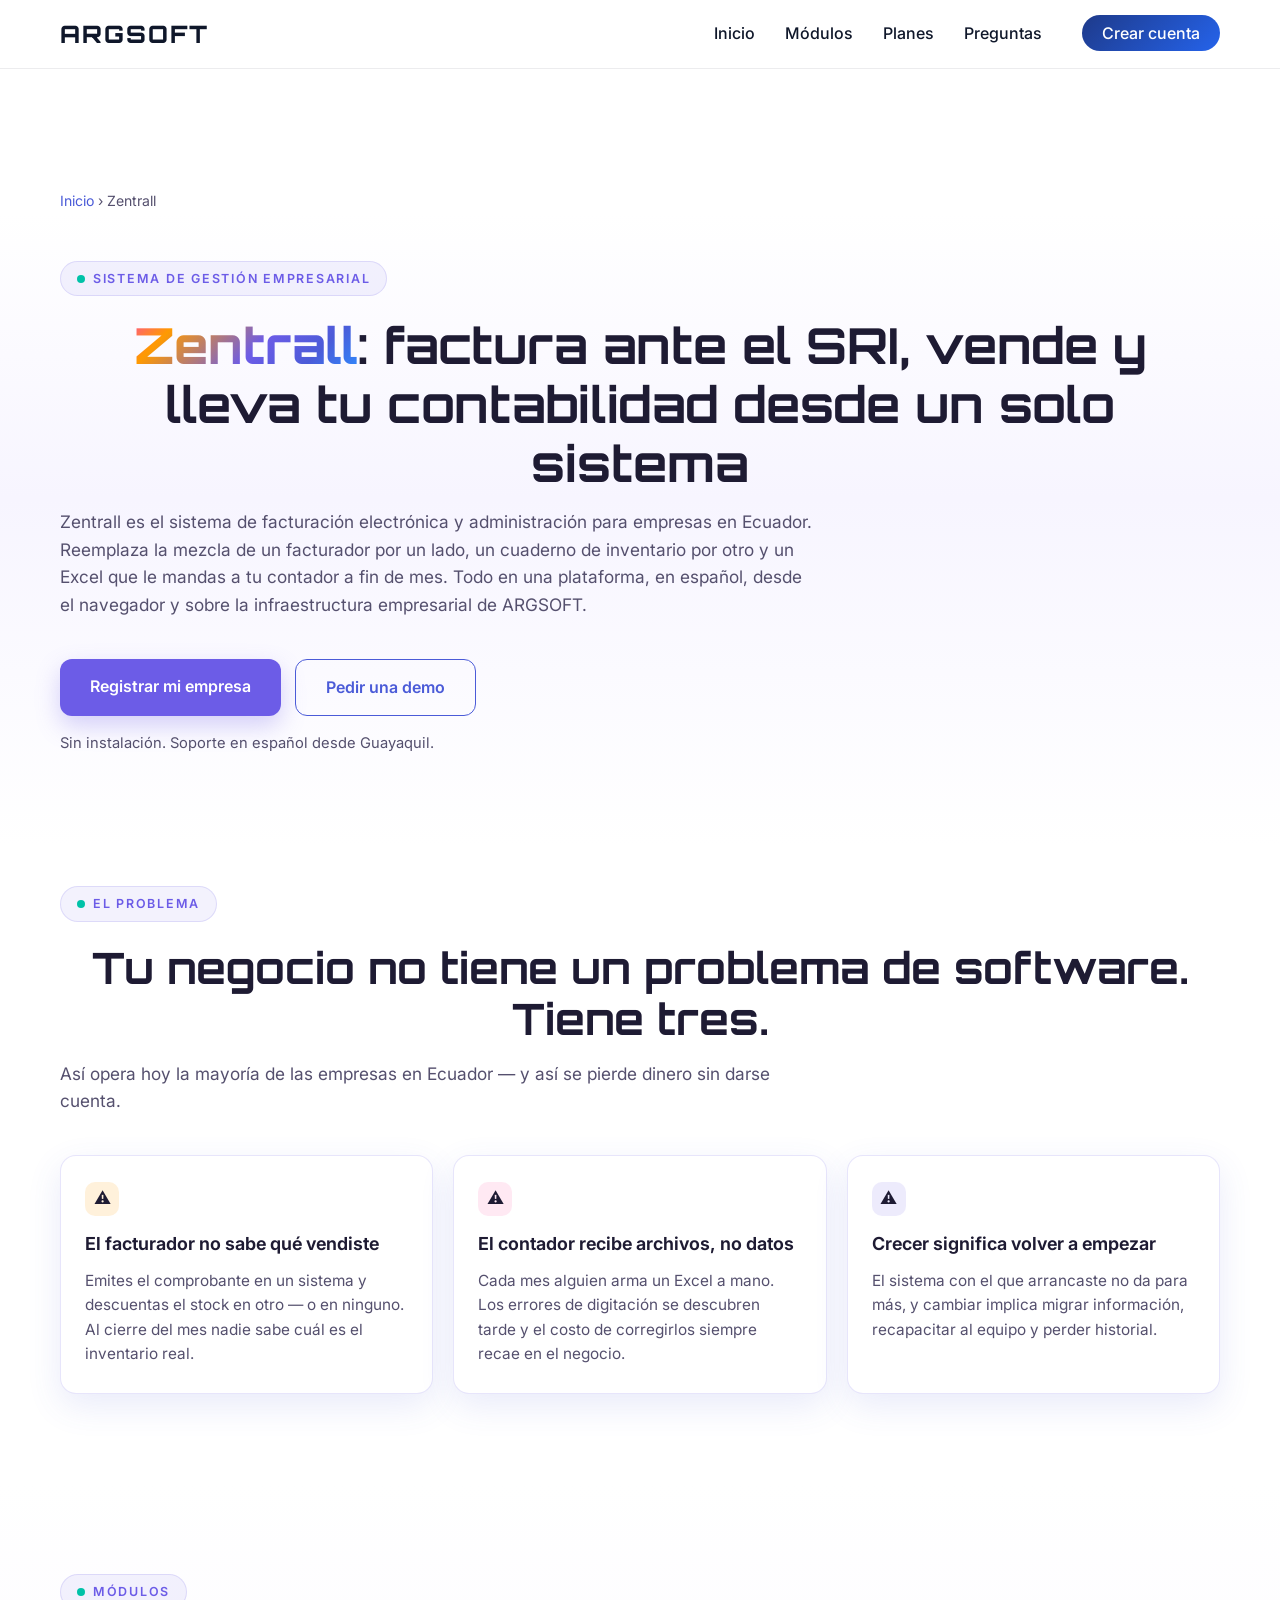
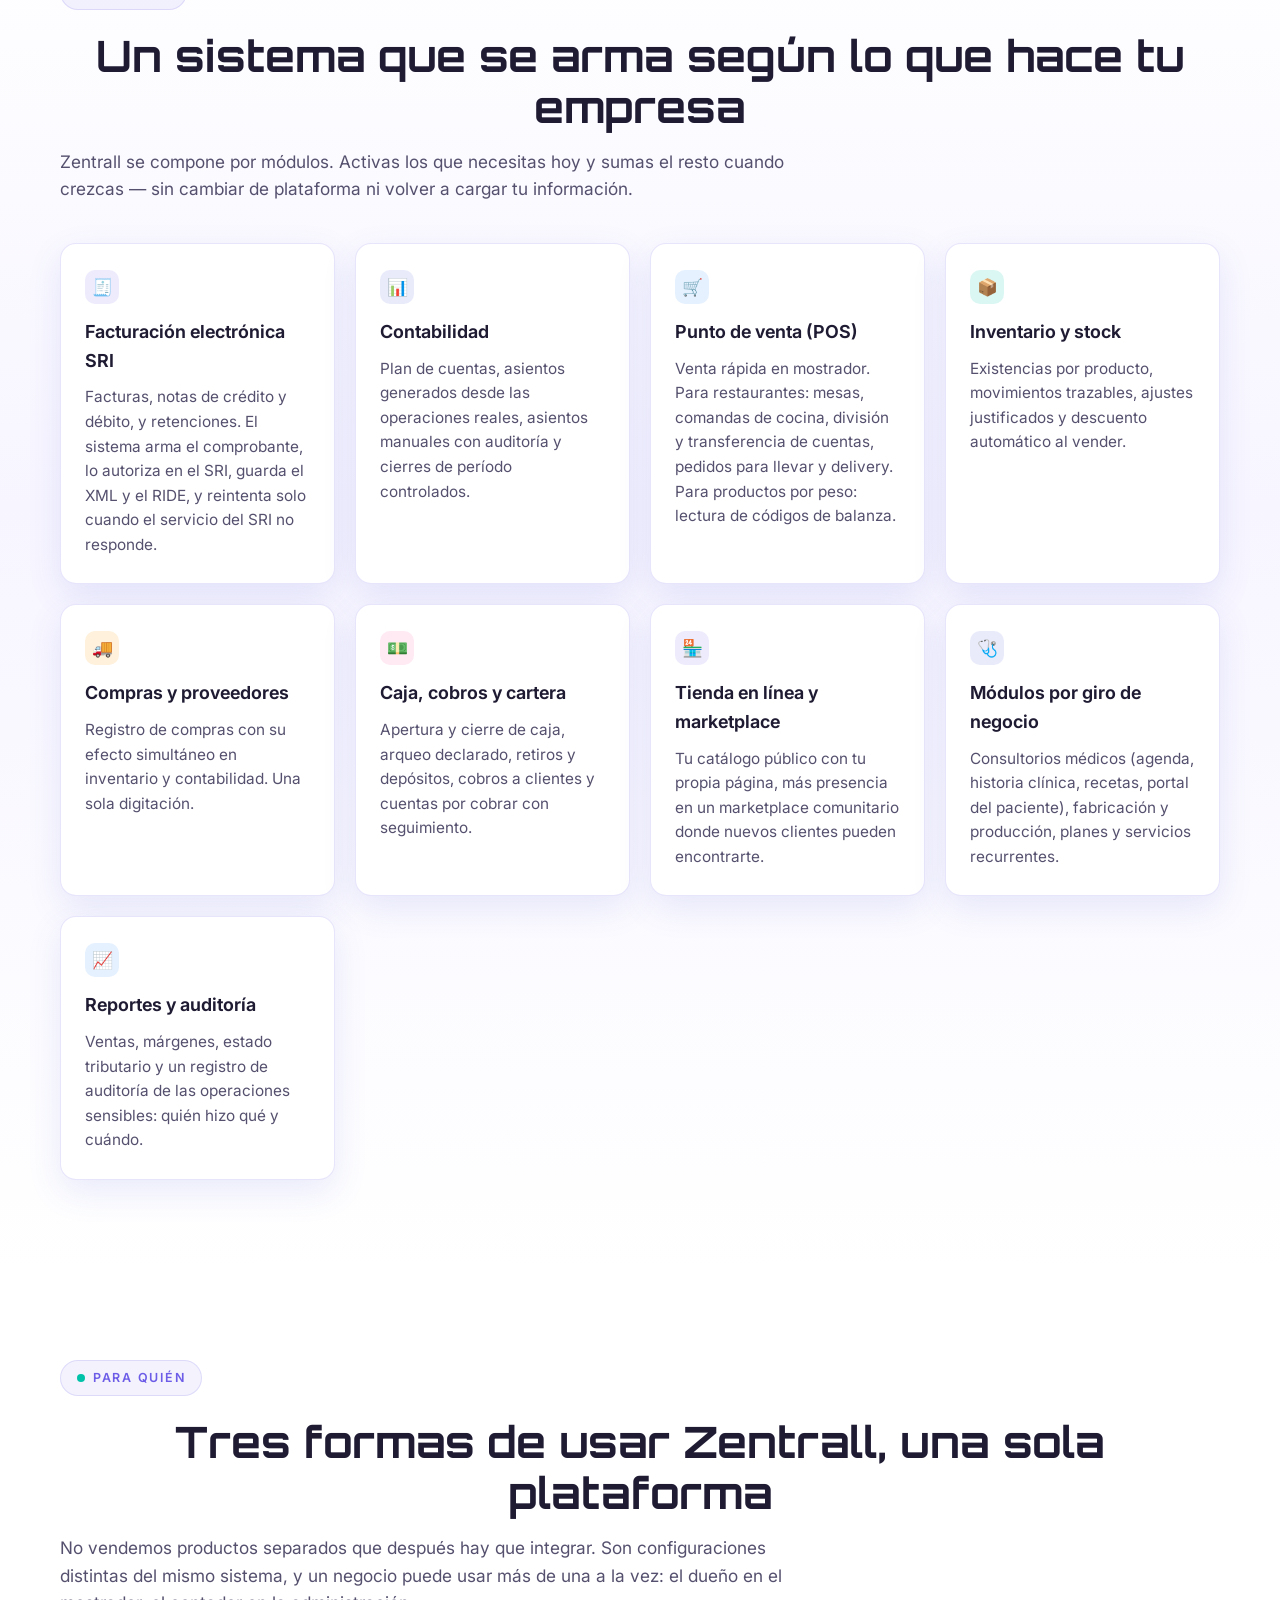
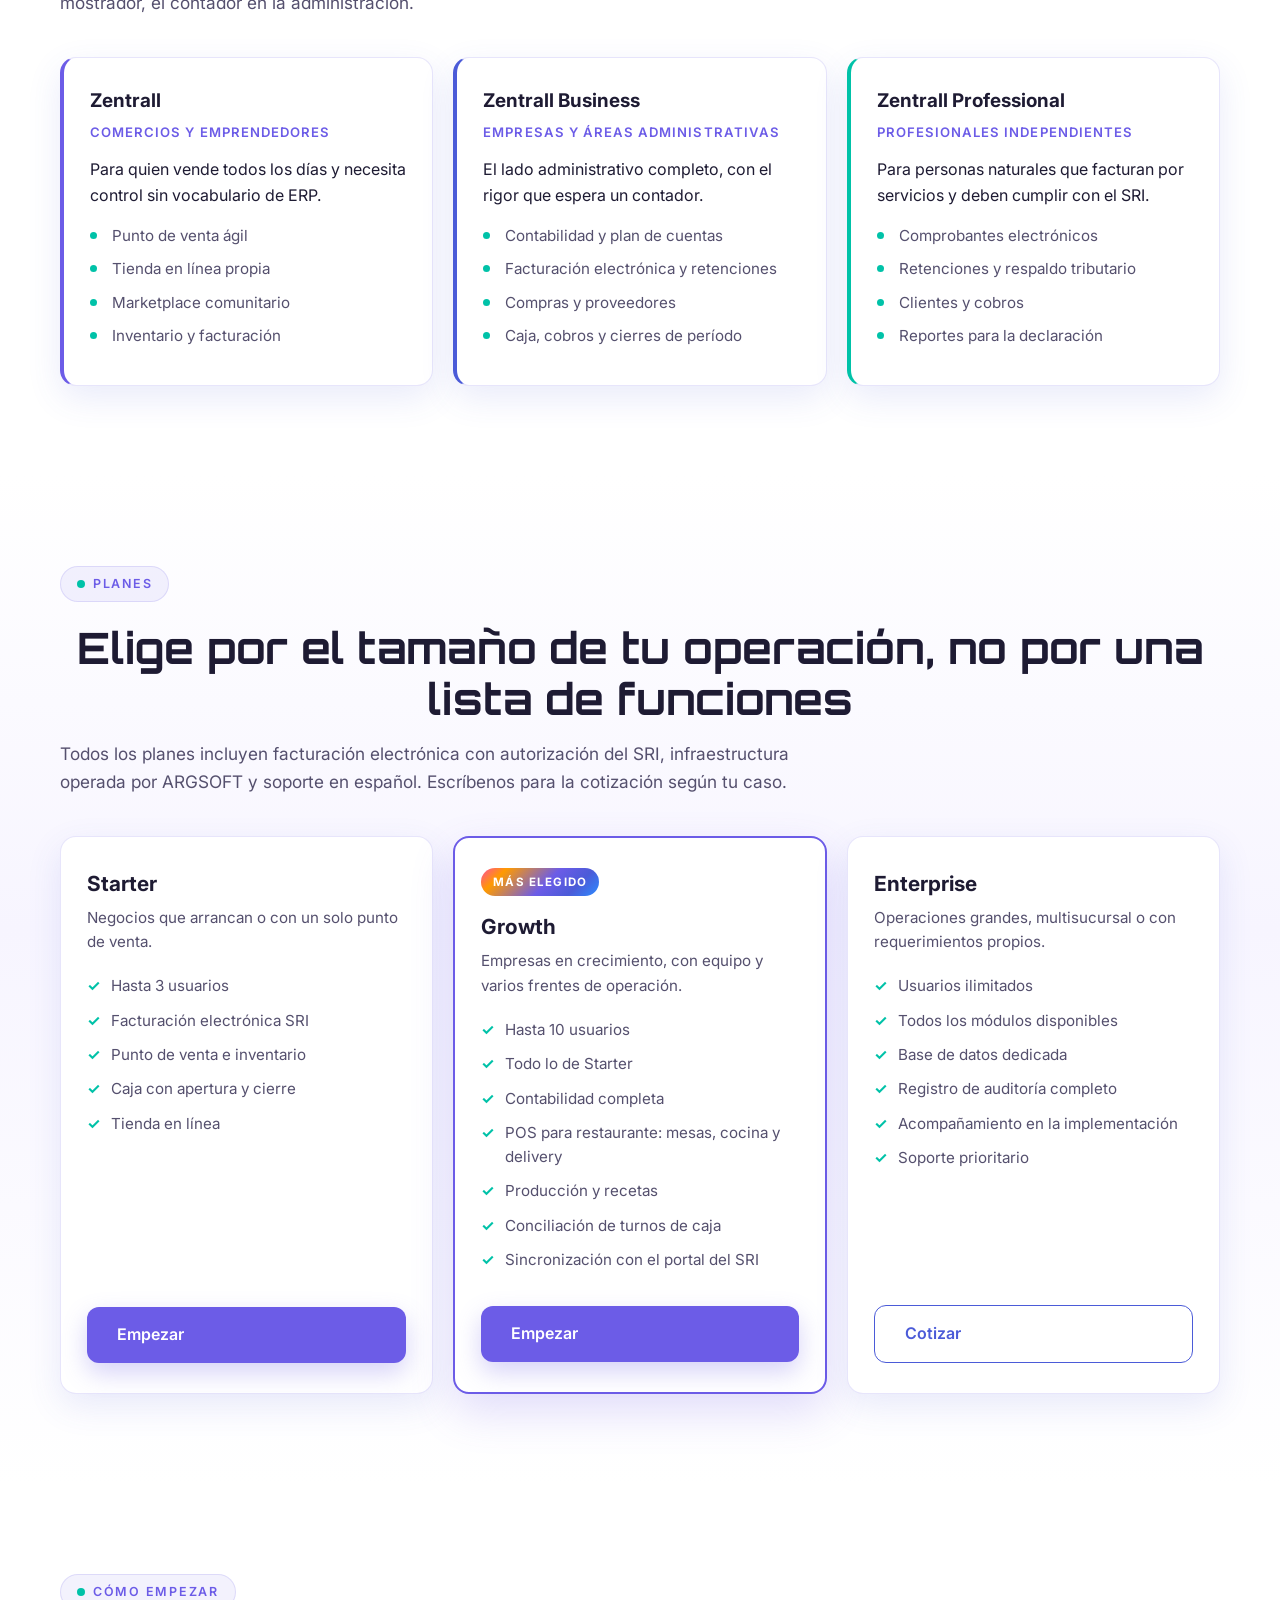
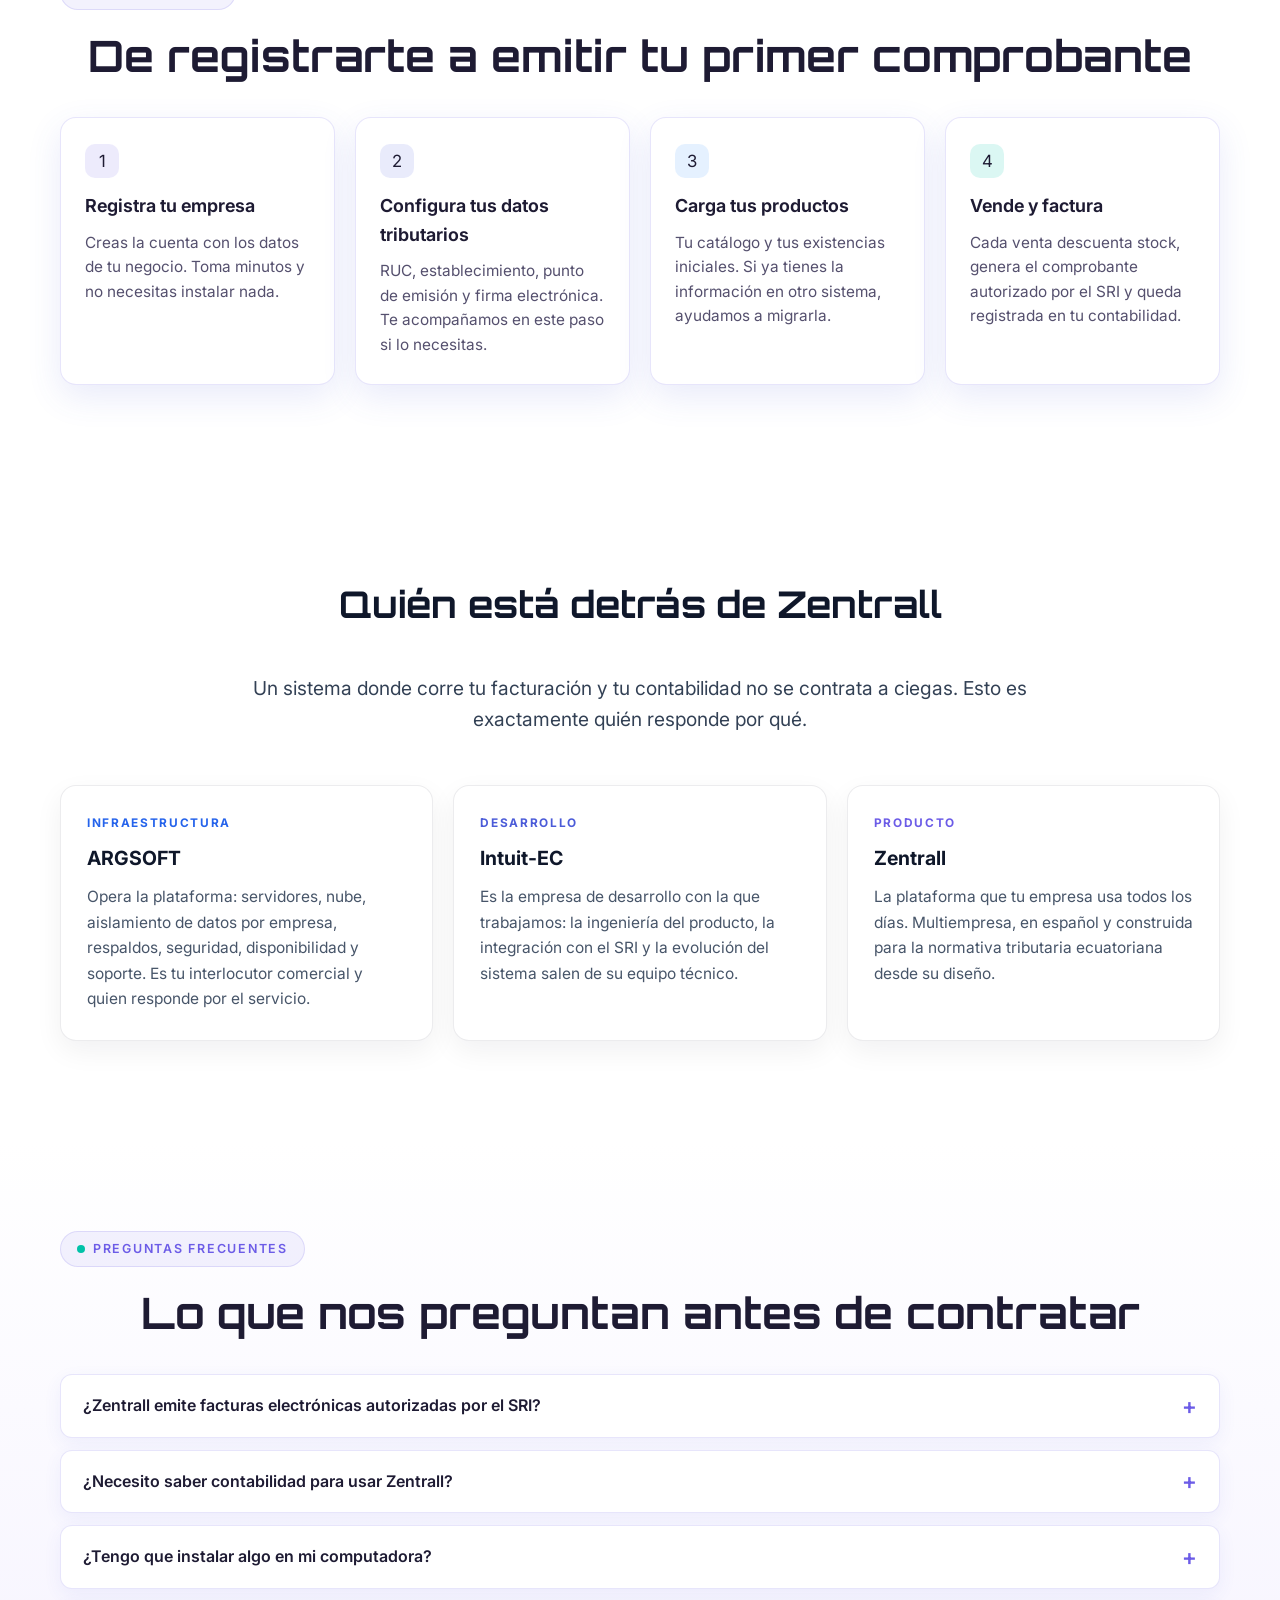
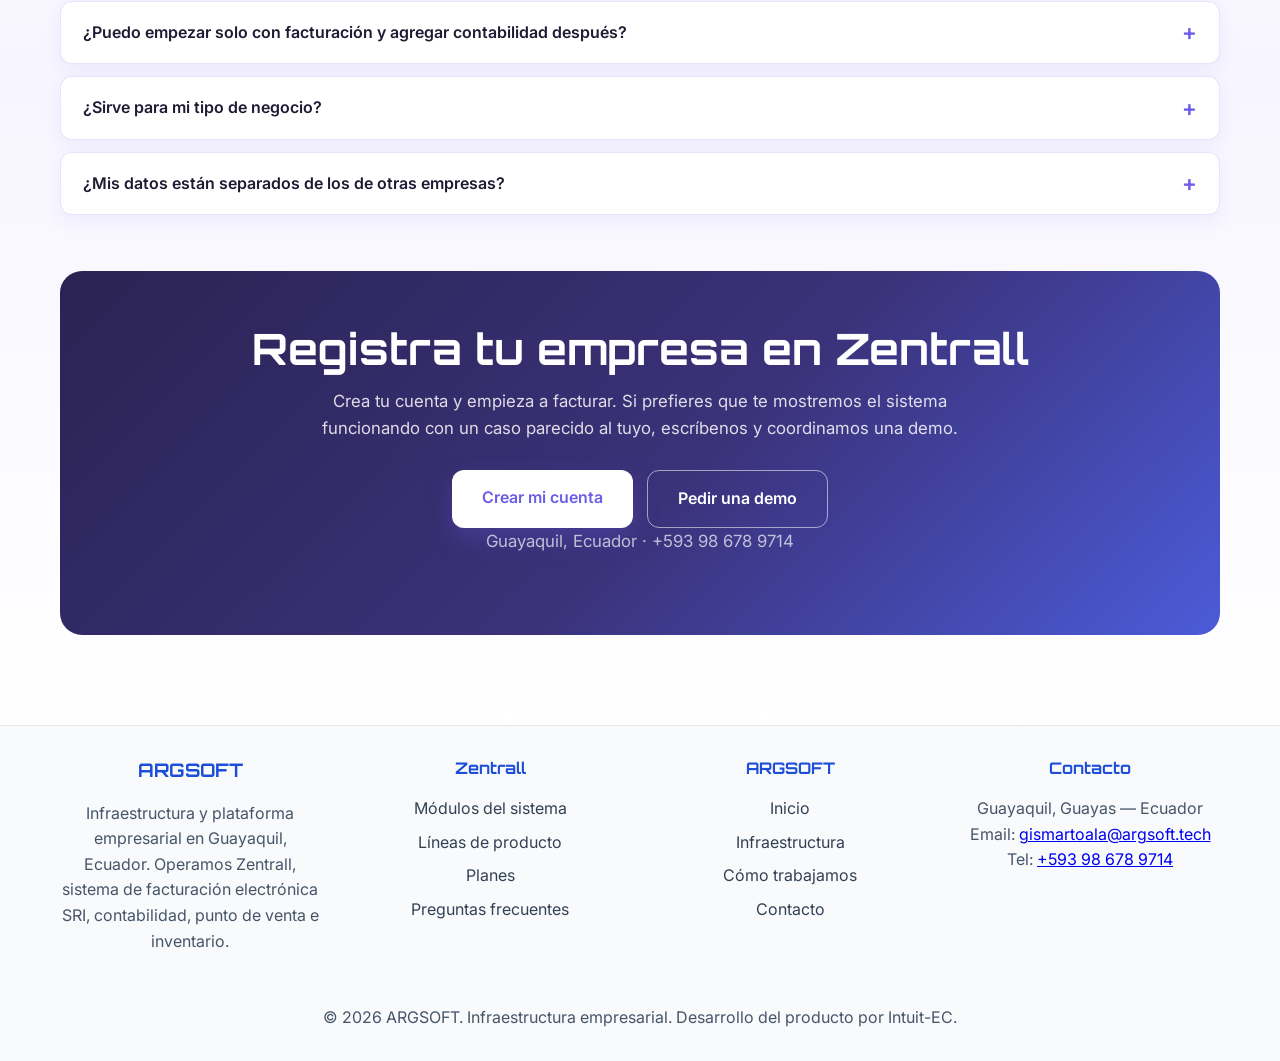
==== zentrall/index.html @ 31b7821a "Fase 1 de rebranding: posicionar Zentrall como producto, SEO y rendimiento - Home reescrita: deja de" ====
<!DOCTYPE html>
<html lang="es-EC">

<head>
  <meta charset="UTF-8" />
  <meta name="viewport" content="width=device-width, initial-scale=1.0" />
  <title>Zentrall | Sistema de facturación electrónica SRI y administrativo en Ecuador</title>
  <meta name="description" content="Zentrall es el sistema de facturación electrónica SRI, contabilidad, punto de venta e inventario para empresas en Ecuador. Multiempresa, en español y desde el navegador. Registra tu empresa." />
  <meta name="keywords" content="Zentrall, sistema de facturación electrónica SRI, software de facturación Ecuador, sistema administrativo, sistema contable, punto de venta POS Ecuador, ERP para pymes, facturación electrónica Guayaquil" />
  <meta name="robots" content="index, follow, max-image-preview:large, max-snippet:-1" />
  <meta name="geo.region" content="EC-G" />
  <meta name="geo.placename" content="Guayaquil, Ecuador" />
  <meta name="theme-color" content="#6C5CE7" />

  <link rel="canonical" href="https://argsoft.tech/zentrall/" />
  <link rel="icon" href="../img/logo-6 (1).png" type="image/png" />

  <meta property="og:site_name" content="ARGSOFT" />
  <meta property="og:title" content="Zentrall | Sistema de facturación electrónica SRI y administrativo en Ecuador" />
  <meta property="og:description" content="Facturación electrónica SRI, contabilidad, POS, inventario, compras y caja en una sola plataforma para empresas ecuatorianas." />
  <meta property="og:type" content="product" />
  <meta property="og:url" content="https://argsoft.tech/zentrall/" />
  <meta property="og:locale" content="es_EC" />
  <meta property="og:image" content="https://argsoft.tech/img/imagen-admin.png" />
  <meta name="twitter:card" content="summary_large_image" />
  <meta name="twitter:title" content="Zentrall | Sistema de facturación electrónica y administrativo" />
  <meta name="twitter:description" content="Facturación SRI, contabilidad, POS e inventario en una sola plataforma para empresas en Ecuador." />
  <meta name="twitter:image" content="https://argsoft.tech/img/imagen-admin.png" />

  <link rel="preconnect" href="https://fonts.googleapis.com" />
  <link rel="preconnect" href="https://fonts.gstatic.com" crossorigin />
  <link rel="stylesheet" href="../css/style.css" />
  <link rel="stylesheet" href="../css/zentrall.css" />
  <link href="https://fonts.googleapis.com/css2?family=Inter:wght@300;400;600;700&family=Orbitron:wght@700;800&display=swap" rel="stylesheet" />

  <script type="application/ld+json">
  {
    "@context": "https://schema.org",
    "@graph": [
      {
        "@type": "SoftwareApplication",
        "@id": "https://argsoft.tech/zentrall/#software",
        "name": "Zentrall",
        "applicationCategory": "BusinessApplication",
        "applicationSubCategory": "Sistema de facturación electrónica y administrativo",
        "operatingSystem": "Web",
        "url": "https://argsoft.tech/zentrall/",
        "inLanguage": "es-EC",
        "description": "Sistema web para empresas en Ecuador: facturación electrónica autorizada por el SRI, contabilidad, punto de venta, inventario, compras, caja y tienda en línea en una sola plataforma multiempresa.",
        "author": { "@type": "Organization", "name": "Intuit-EC" },
        "provider": {
          "@type": "Organization",
          "name": "ARGSOFT",
          "url": "https://argsoft.tech/"
        },
        "offers": {
          "@type": "Offer",
          "category": "SaaS",
          "availability": "https://schema.org/InStock",
          "url": "https://zentrall.argsoft.tech/registro"
        },
        "featureList": [
          "Facturación electrónica con autorización del SRI",
          "Notas de crédito y débito",
          "Retenciones",
          "Contabilidad y plan de cuentas",
          "Cierres de período contable",
          "Punto de venta (POS)",
          "Control de inventario y stock",
          "Compras y proveedores",
          "Caja, cobros y cartera",
          "Tienda en línea y marketplace",
          "Reportes y registro de auditoría"
        ]
      },
      {
        "@type": "BreadcrumbList",
        "itemListElement": [
          { "@type": "ListItem", "position": 1, "name": "Inicio", "item": "https://argsoft.tech/" },
          { "@type": "ListItem", "position": 2, "name": "Zentrall", "item": "https://argsoft.tech/zentrall/" }
        ]
      },
      {
        "@type": "FAQPage",
        "mainEntity": [
          {
            "@type": "Question",
            "name": "¿Zentrall emite facturas electrónicas autorizadas por el SRI?",
            "acceptedAnswer": {
              "@type": "Answer",
              "text": "Sí. Zentrall genera el comprobante, lo envía al SRI, gestiona la autorización y guarda el XML y el RIDE. Si el SRI no responde, el comprobante queda pendiente y el sistema reintenta automáticamente, sin que tengas que repetir la venta."
            }
          },
          {
            "@type": "Question",
            "name": "¿Necesito saber contabilidad para usar Zentrall?",
            "acceptedAnswer": {
              "@type": "Answer",
              "text": "No. La línea Zentrall está pensada para dueños de negocio sin formación contable, con flujos guiados y lenguaje simple. El módulo contable formal vive en Zentrall Business, que puede operar tu contador con el vocabulario y los controles que él espera, sobre los mismos datos."
            }
          },
          {
            "@type": "Question",
            "name": "¿Tengo que instalar algo en mi computadora?",
            "acceptedAnswer": {
              "@type": "Answer",
              "text": "No. Zentrall funciona desde el navegador, en computadora, tablet o celular. La infraestructura, los respaldos y las actualizaciones las opera ARGSOFT."
            }
          },
          {
            "@type": "Question",
            "name": "¿Puedo empezar solo con facturación y agregar contabilidad después?",
            "acceptedAnswer": {
              "@type": "Answer",
              "text": "Sí, y ese es el punto central de Zentrall. Los módulos se activan cuando los necesitas. Pasar de solo facturar a llevar contabilidad completa es activar un módulo, no migrar a otro sistema ni volver a cargar tu información."
            }
          },
          {
            "@type": "Question",
            "name": "¿Sirve para mi tipo de negocio?",
            "acceptedAnswer": {
              "@type": "Answer",
              "text": "Zentrall se adapta por configuración a comercios, restaurantes, tiendas de barrio, farmacias, ferreterías, consultorios médicos, empresas de servicios y profesionales independientes que facturan. El punto de venta tiene modos específicos como mesas y comandas para restaurantes o balanza para productos por peso."
            }
          },
          {
            "@type": "Question",
            "name": "¿Mis datos están separados de los de otras empresas?",
            "acceptedAnswer": {
              "@type": "Answer",
              "text": "Sí. Zentrall es una plataforma multiempresa con aislamiento real de información por negocio, control de acceso por usuario y registro de auditoría de las operaciones sensibles."
            }
          }
        ]
      }
    ]
  }
  </script>
</head>

<body>
  <div class="scroll-progress" id="scroll-bar"></div>

  <header class="header">
    <div class="container">
      <div class="logo">
        <a href="../" style="text-decoration:none;"><span class="logo-text">ARGSOFT</span></a>
      </div>

      <button class="menu-toggle" aria-label="Abrir menú de navegación" aria-expanded="false">
        <span class="bar"></span>
        <span class="bar"></span>
        <span class="bar"></span>
      </button>

      <nav class="nav" id="main-nav" aria-label="Navegación principal">
        <ul>
          <li><a href="../">Inicio</a></li>
          <li><a href="#modulos-detalle">Módulos</a></li>
          <li><a href="#planes">Planes</a></li>
          <li><a href="#preguntas">Preguntas</a></li>
          <li><a href="https://zentrall.argsoft.tech/registro" class="btn-nav" target="_blank" rel="noopener">Crear cuenta</a></li>
        </ul>
      </nav>
    </div>
  </header>

  <main class="main-content">

    <div class="container">
      <nav class="z-breadcrumb" aria-label="Ruta de navegación">
        <a href="../">Inicio</a> › <span>Zentrall</span>
      </nav>
    </div>

    <!-- ============ HERO DE PRODUCTO ============ -->
    <section class="z-zone" id="zentrall-hero" style="padding-top: 48px;">
      <div class="container">
        <span class="z-eyebrow">Sistema de gestión empresarial</span>
        <h2 style="font-size: clamp(2rem, 5vw, 3.1rem);">
          <span class="z-wordmark">Zentrall</span>: factura ante el SRI, vende y lleva tu contabilidad
          desde un solo sistema
        </h2>
        <p class="z-lead">
          Zentrall es el sistema de facturación electrónica y administración para empresas en Ecuador.
          Reemplaza la mezcla de un facturador por un lado, un cuaderno de inventario por otro y un Excel
          que le mandas a tu contador a fin de mes. Todo en una plataforma, en español, desde el navegador
          y sobre la infraestructura empresarial de ARGSOFT.
        </p>

        <div class="z-actions">
          <a href="https://zentrall.argsoft.tech/registro" class="z-btn" target="_blank" rel="noopener">Registrar mi empresa</a>
          <a href="https://api.whatsapp.com/send?phone=593986789714&text=Hola,%20quiero%20una%20demo%20de%20Zentrall" class="z-btn-ghost" target="_blank" rel="noopener">Pedir una demo</a>
        </div>
        <p class="z-nota">Sin instalación. Soporte en español desde Guayaquil.</p>
      </div>
    </section>

    <!-- ============ EL PROBLEMA ============ -->
    <section class="z-zone" style="background: #fff; padding-top: 40px;">
      <div class="container">
        <span class="z-eyebrow">El problema</span>
        <h2>Tu negocio no tiene un problema de software. Tiene tres.</h2>
        <p class="z-lead">
          Así opera hoy la mayoría de las empresas en Ecuador — y así se pierde dinero sin darse cuenta.
        </p>

        <div class="z-grid">
          <article class="z-card">
            <div class="z-dot z-dot-naranja">⚠️</div>
            <h3>El facturador no sabe qué vendiste</h3>
            <p>Emites el comprobante en un sistema y descuentas el stock en otro — o en ninguno. Al cierre del mes nadie sabe cuál es el inventario real.</p>
          </article>
          <article class="z-card">
            <div class="z-dot z-dot-rosa">⚠️</div>
            <h3>El contador recibe archivos, no datos</h3>
            <p>Cada mes alguien arma un Excel a mano. Los errores de digitación se descubren tarde y el costo de corregirlos siempre recae en el negocio.</p>
          </article>
          <article class="z-card">
            <div class="z-dot z-dot-violeta">⚠️</div>
            <h3>Crecer significa volver a empezar</h3>
            <p>El sistema con el que arrancaste no da para más, y cambiar implica migrar información, recapacitar al equipo y perder historial.</p>
          </article>
        </div>
      </div>
    </section>

    <!-- ============ MÓDULOS EN DETALLE ============ -->
    <section class="z-zone" id="modulos-detalle">
      <div class="container">
        <span class="z-eyebrow">Módulos</span>
        <h2>Un sistema que se arma según lo que hace tu empresa</h2>
        <p class="z-lead">
          Zentrall se compone por módulos. Activas los que necesitas hoy y sumas el resto cuando
          crezcas — sin cambiar de plataforma ni volver a cargar tu información.
        </p>

        <div class="z-grid">
          <article class="z-card">
            <div class="z-dot z-dot-violeta">🧾</div>
            <h3>Facturación electrónica SRI</h3>
            <p>Facturas, notas de crédito y débito, y retenciones. El sistema arma el comprobante, lo autoriza en el SRI, guarda el XML y el RIDE, y reintenta solo cuando el servicio del SRI no responde.</p>
          </article>
          <article class="z-card">
            <div class="z-dot z-dot-indigo">📊</div>
            <h3>Contabilidad</h3>
            <p>Plan de cuentas, asientos generados desde las operaciones reales, asientos manuales con auditoría y cierres de período controlados.</p>
          </article>
          <article class="z-card">
            <div class="z-dot z-dot-azul">🛒</div>
            <h3>Punto de venta (POS)</h3>
            <p>Venta rápida en mostrador. Para restaurantes: mesas, comandas de cocina, división y transferencia de cuentas, pedidos para llevar y delivery. Para productos por peso: lectura de códigos de balanza.</p>
          </article>
          <article class="z-card">
            <div class="z-dot z-dot-turquesa">📦</div>
            <h3>Inventario y stock</h3>
            <p>Existencias por producto, movimientos trazables, ajustes justificados y descuento automático al vender.</p>
          </article>
          <article class="z-card">
            <div class="z-dot z-dot-naranja">🚚</div>
            <h3>Compras y proveedores</h3>
            <p>Registro de compras con su efecto simultáneo en inventario y contabilidad. Una sola digitación.</p>
          </article>
          <article class="z-card">
            <div class="z-dot z-dot-rosa">💵</div>
            <h3>Caja, cobros y cartera</h3>
            <p>Apertura y cierre de caja, arqueo declarado, retiros y depósitos, cobros a clientes y cuentas por cobrar con seguimiento.</p>
          </article>
          <article class="z-card">
            <div class="z-dot z-dot-violeta">🏪</div>
            <h3>Tienda en línea y marketplace</h3>
            <p>Tu catálogo público con tu propia página, más presencia en un marketplace comunitario donde nuevos clientes pueden encontrarte.</p>
          </article>
          <article class="z-card">
            <div class="z-dot z-dot-indigo">🩺</div>
            <h3>Módulos por giro de negocio</h3>
            <p>Consultorios médicos (agenda, historia clínica, recetas, portal del paciente), fabricación y producción, planes y servicios recurrentes.</p>
          </article>
          <article class="z-card">
            <div class="z-dot z-dot-azul">📈</div>
            <h3>Reportes y auditoría</h3>
            <p>Ventas, márgenes, estado tributario y un registro de auditoría de las operaciones sensibles: quién hizo qué y cuándo.</p>
          </article>
        </div>
      </div>
    </section>

    <!-- ============ LÍNEAS DE PRODUCTO ============ -->
    <section class="z-zone" id="lineas" style="background: #fff;">
      <div class="container">
        <span class="z-eyebrow">Para quién</span>
        <h2>Tres formas de usar Zentrall, una sola plataforma</h2>
        <p class="z-lead">
          No vendemos productos separados que después hay que integrar. Son configuraciones distintas
          del mismo sistema, y un negocio puede usar más de una a la vez: el dueño en el mostrador,
          el contador en la administración.
        </p>

        <div class="z-lineas">
          <article class="z-linea">
            <h3>Zentrall</h3>
            <span class="z-para">Comercios y emprendedores</span>
            <p>Para quien vende todos los días y necesita control sin vocabulario de ERP.</p>
            <ul>
              <li>Punto de venta ágil</li>
              <li>Tienda en línea propia</li>
              <li>Marketplace comunitario</li>
              <li>Inventario y facturación</li>
            </ul>
          </article>

          <article class="z-linea">
            <h3>Zentrall Business</h3>
            <span class="z-para">Empresas y áreas administrativas</span>
            <p>El lado administrativo completo, con el rigor que espera un contador.</p>
            <ul>
              <li>Contabilidad y plan de cuentas</li>
              <li>Facturación electrónica y retenciones</li>
              <li>Compras y proveedores</li>
              <li>Caja, cobros y cierres de período</li>
            </ul>
          </article>

          <article class="z-linea">
            <h3>Zentrall Professional</h3>
            <span class="z-para">Profesionales independientes</span>
            <p>Para personas naturales que facturan por servicios y deben cumplir con el SRI.</p>
            <ul>
              <li>Comprobantes electrónicos</li>
              <li>Retenciones y respaldo tributario</li>
              <li>Clientes y cobros</li>
              <li>Reportes para la declaración</li>
            </ul>
          </article>
        </div>
      </div>
    </section>

    <!-- ============ PLANES ============ -->
    <section class="z-zone" id="planes">
      <div class="container">
        <span class="z-eyebrow">Planes</span>
        <h2>Elige por el tamaño de tu operación, no por una lista de funciones</h2>
        <p class="z-lead">
          Todos los planes incluyen facturación electrónica con autorización del SRI, infraestructura
          operada por ARGSOFT y soporte en español. Escríbenos para la cotización según tu caso.
        </p>

        <div class="z-planes">
          <article class="z-plan">
            <h3>Starter</h3>
            <p class="z-plan-quien">Negocios que arrancan o con un solo punto de venta.</p>
            <ul>
              <li>Hasta 3 usuarios</li>
              <li>Facturación electrónica SRI</li>
              <li>Punto de venta e inventario</li>
              <li>Caja con apertura y cierre</li>
              <li>Tienda en línea</li>
            </ul>
            <a href="https://zentrall.argsoft.tech/registro" class="z-btn" target="_blank" rel="noopener">Empezar</a>
          </article>

          <article class="z-plan destacado">
            <span class="z-plan-badge">Más elegido</span>
            <h3>Growth</h3>
            <p class="z-plan-quien">Empresas en crecimiento, con equipo y varios frentes de operación.</p>
            <ul>
              <li>Hasta 10 usuarios</li>
              <li>Todo lo de Starter</li>
              <li>Contabilidad completa</li>
              <li>POS para restaurante: mesas, cocina y delivery</li>
              <li>Producción y recetas</li>
              <li>Conciliación de turnos de caja</li>
              <li>Sincronización con el portal del SRI</li>
            </ul>
            <a href="https://zentrall.argsoft.tech/registro" class="z-btn" target="_blank" rel="noopener">Empezar</a>
          </article>

          <article class="z-plan">
            <h3>Enterprise</h3>
            <p class="z-plan-quien">Operaciones grandes, multisucursal o con requerimientos propios.</p>
            <ul>
              <li>Usuarios ilimitados</li>
              <li>Todos los módulos disponibles</li>
              <li>Base de datos dedicada</li>
              <li>Registro de auditoría completo</li>
              <li>Acompañamiento en la implementación</li>
              <li>Soporte prioritario</li>
            </ul>
            <a href="https://api.whatsapp.com/send?phone=593986789714&text=Hola,%20quiero%20cotizar%20Zentrall%20Enterprise%20para%20mi%20empresa" class="z-btn-ghost" target="_blank" rel="noopener">Cotizar</a>
          </article>
        </div>
      </div>
    </section>

    <!-- ============ CÓMO EMPEZAR ============ -->
    <section class="z-zone" id="como-empezar" style="background: #fff;">
      <div class="container">
        <span class="z-eyebrow">Cómo empezar</span>
        <h2>De registrarte a emitir tu primer comprobante</h2>

        <div class="z-grid">
          <article class="z-card">
            <div class="z-dot z-dot-violeta">1</div>
            <h3>Registra tu empresa</h3>
            <p>Creas la cuenta con los datos de tu negocio. Toma minutos y no necesitas instalar nada.</p>
          </article>
          <article class="z-card">
            <div class="z-dot z-dot-indigo">2</div>
            <h3>Configura tus datos tributarios</h3>
            <p>RUC, establecimiento, punto de emisión y firma electrónica. Te acompañamos en este paso si lo necesitas.</p>
          </article>
          <article class="z-card">
            <div class="z-dot z-dot-azul">3</div>
            <h3>Carga tus productos</h3>
            <p>Tu catálogo y tus existencias iniciales. Si ya tienes la información en otro sistema, ayudamos a migrarla.</p>
          </article>
          <article class="z-card">
            <div class="z-dot z-dot-turquesa">4</div>
            <h3>Vende y factura</h3>
            <p>Cada venta descuenta stock, genera el comprobante autorizado por el SRI y queda registrada en tu contabilidad.</p>
          </article>
        </div>
      </div>
    </section>

    <!-- ============ QUIÉN ESTÁ DETRÁS ============ -->
    <section class="section" id="quien-esta-detras">
      <div class="container">
        <h2>Quién está detrás de Zentrall</h2>
        <p class="section-subtitle">
          Un sistema donde corre tu facturación y tu contabilidad no se contrata a ciegas. Esto es
          exactamente quién responde por qué.
        </p>

        <div class="z-roles">
          <article class="z-rol">
            <span class="z-rol-etiqueta">Infraestructura</span>
            <h3>ARGSOFT</h3>
            <p>Opera la plataforma: servidores, nube, aislamiento de datos por empresa, respaldos, seguridad, disponibilidad y soporte. Es tu interlocutor comercial y quien responde por el servicio.</p>
          </article>
          <article class="z-rol">
            <span class="z-rol-etiqueta">Desarrollo</span>
            <h3>Intuit-EC</h3>
            <p>Es la empresa de desarrollo con la que trabajamos: la ingeniería del producto, la integración con el SRI y la evolución del sistema salen de su equipo técnico.</p>
          </article>
          <article class="z-rol">
            <span class="z-rol-etiqueta">Producto</span>
            <h3>Zentrall</h3>
            <p>La plataforma que tu empresa usa todos los días. Multiempresa, en español y construida para la normativa tributaria ecuatoriana desde su diseño.</p>
          </article>
        </div>
      </div>
    </section>

    <!-- ============ FAQ ============ -->
    <section class="z-zone" id="preguntas">
      <div class="container">
        <span class="z-eyebrow">Preguntas frecuentes</span>
        <h2>Lo que nos preguntan antes de contratar</h2>

        <div class="z-faq">
          <details>
            <summary>¿Zentrall emite facturas electrónicas autorizadas por el SRI?</summary>
            <p>Sí. Zentrall genera el comprobante, lo envía al SRI, gestiona la autorización y guarda el XML y el RIDE. Si el SRI no responde, el comprobante queda pendiente y el sistema reintenta automáticamente, sin que tengas que repetir la venta.</p>
          </details>
          <details>
            <summary>¿Necesito saber contabilidad para usar Zentrall?</summary>
            <p>No. La línea Zentrall está pensada para dueños de negocio sin formación contable, con flujos guiados y lenguaje simple. El módulo contable formal vive en Zentrall Business, que puede operar tu contador con el vocabulario y los controles que él espera, sobre los mismos datos.</p>
          </details>
          <details>
            <summary>¿Tengo que instalar algo en mi computadora?</summary>
            <p>No. Zentrall funciona desde el navegador, en computadora, tablet o celular. La infraestructura, los respaldos y las actualizaciones las opera ARGSOFT.</p>
          </details>
          <details>
            <summary>¿Puedo empezar solo con facturación y agregar contabilidad después?</summary>
            <p>Sí, y ese es el punto central de Zentrall. Los módulos se activan cuando los necesitas. Pasar de solo facturar a llevar contabilidad completa es activar un módulo, no migrar a otro sistema ni volver a cargar tu información.</p>
          </details>
          <details>
            <summary>¿Sirve para mi tipo de negocio?</summary>
            <p>Zentrall se adapta por configuración a comercios, restaurantes, tiendas de barrio, farmacias, ferreterías, consultorios médicos, empresas de servicios y profesionales independientes que facturan. El punto de venta tiene modos específicos como mesas y comandas para restaurantes o balanza para productos por peso.</p>
          </details>
          <details>
            <summary>¿Mis datos están separados de los de otras empresas?</summary>
            <p>Sí. Zentrall es una plataforma multiempresa con aislamiento real de información por negocio, control de acceso por usuario y registro de auditoría de las operaciones sensibles.</p>
          </details>
        </div>

        <div class="z-cta">
          <h2>Registra tu empresa en Zentrall</h2>
          <p>
            Crea tu cuenta y empieza a facturar. Si prefieres que te mostremos el sistema funcionando
            con un caso parecido al tuyo, escríbenos y coordinamos una demo.
          </p>
          <div class="z-actions">
            <a href="https://zentrall.argsoft.tech/registro" class="z-btn" target="_blank" rel="noopener">Crear mi cuenta</a>
            <a href="https://api.whatsapp.com/send?phone=593986789714&text=Hola,%20quiero%20una%20demo%20de%20Zentrall%20para%20mi%20empresa" class="z-btn-ghost" target="_blank" rel="noopener">Pedir una demo</a>
          </div>
          <p class="z-nota">Guayaquil, Ecuador · +593 98 678 9714</p>
        </div>
      </div>
    </section>
  </main>

  <footer class="footer">
    <div class="container">
      <div class="footer-content">
        <div class="footer-section">
          <h3>ARGSOFT</h3>
          <p>Infraestructura y plataforma empresarial en Guayaquil, Ecuador. Operamos Zentrall, sistema de facturación electrónica SRI, contabilidad, punto de venta e inventario.</p>
        </div>
        <div class="footer-section">
          <h4>Zentrall</h4>
          <ul>
            <li><a href="#modulos-detalle">Módulos del sistema</a></li>
            <li><a href="#lineas">Líneas de producto</a></li>
            <li><a href="#planes">Planes</a></li>
            <li><a href="#preguntas">Preguntas frecuentes</a></li>
          </ul>
        </div>
        <div class="footer-section">
          <h4>ARGSOFT</h4>
          <ul>
            <li><a href="../">Inicio</a></li>
            <li><a href="../#infraestructura">Infraestructura</a></li>
            <li><a href="../#como-trabajamos">Cómo trabajamos</a></li>
            <li><a href="../#contacto">Contacto</a></li>
          </ul>
        </div>
        <div class="footer-section">
          <h4>Contacto</h4>
          <p>Guayaquil, Guayas — Ecuador</p>
          <p>Email: <a href="mailto:gismartoala@argsoft.tech">gismartoala@argsoft.tech</a></p>
          <p>Tel: <a href="tel:+593986789714">+593 98 678 9714</a></p>
        </div>
      </div>
      <div class="footer-bottom">
        <p>&copy; 2026 ARGSOFT. Infraestructura empresarial. Desarrollo del producto por Intuit-EC.</p>
      </div>
    </div>
  </footer>

  <script src="../js/main.js" defer></script>
</body>

</html>
---- css/zentrall.css ----
/* ==========================================================================
   Sistema visual de ZENTRALL
   Paleta oficial del isotipo (docs/zentrall-identidad-marca.md del producto).
   Se usa SOLO en las zonas de producto para que Zentrall se lea como un
   producto contratable y no como una sección más de ARGSOFT.
   ========================================================================== */

:root {
  --z-violeta: #6C5CE7;
  --z-violeta-oscuro: #5243c2;
  --z-indigo: #4B5BD8;
  --z-azul: #2D8CFF;
  --z-turquesa: #00C2A8;
  --z-naranja: #FF9A00;
  --z-rosa: #FF4D9D;

  --z-texto: #1e1b33;
  --z-texto-suave: #55506e;
  --z-borde: rgba(108, 92, 231, 0.16);
  --z-superficie: #ffffff;
  --z-superficie-suave: #f7f5ff;
  --z-gradiente: linear-gradient(135deg, var(--z-rosa), var(--z-naranja) 18%, var(--z-violeta) 55%, var(--z-indigo) 78%, var(--z-azul));
  --z-sombra: 0 12px 34px rgba(75, 91, 216, 0.12);
  --z-radio: 16px;
}

/* ---------- Franja de producto ---------- */
.z-zone {
  background: linear-gradient(180deg, #ffffff 0%, var(--z-superficie-suave) 45%, #ffffff 100%);
  color: var(--z-texto);
  padding: 90px 0;
  position: relative;
}

.z-zone .container { position: relative; z-index: 2; }

.z-eyebrow {
  display: inline-flex;
  align-items: center;
  gap: 8px;
  font-size: 0.78rem;
  font-weight: 600;
  letter-spacing: 0.14em;
  text-transform: uppercase;
  color: var(--z-violeta);
  background: rgba(108, 92, 231, 0.08);
  border: 1px solid var(--z-borde);
  border-radius: 999px;
  padding: 7px 16px;
  margin-bottom: 20px;
}

.z-eyebrow::before {
  content: "";
  width: 8px;
  height: 8px;
  border-radius: 50%;
  background: var(--z-turquesa);
}

.z-zone h2,
.z-zone h3,
.z-zone h4 { color: var(--z-texto); }

.z-zone h2 {
  font-size: clamp(1.9rem, 4vw, 2.7rem);
  line-height: 1.18;
  margin-bottom: 16px;
  font-weight: 700;
}

.z-lead {
  font-size: 1.08rem;
  color: var(--z-texto-suave);
  max-width: 760px;
  margin-bottom: 40px;
}

.z-wordmark {
  background: var(--z-gradiente);
  -webkit-background-clip: text;
  background-clip: text;
  -webkit-text-fill-color: transparent;
  font-weight: 800;
}

/* ---------- Botones de producto ---------- */
.z-btn,
.z-btn-ghost {
  display: inline-block;
  padding: 15px 30px;
  border-radius: 12px;
  font-weight: 600;
  font-size: 1rem;
  text-decoration: none;
  transition: transform .18s ease, box-shadow .18s ease, background .18s ease;
}

.z-btn {
  background: var(--z-violeta);
  color: #fff;
  box-shadow: 0 10px 24px rgba(108, 92, 231, 0.28);
}

.z-btn:hover {
  background: var(--z-violeta-oscuro);
  transform: translateY(-2px);
  box-shadow: 0 14px 30px rgba(108, 92, 231, 0.34);
  color: #fff;
}

.z-btn-ghost {
  background: transparent;
  color: var(--z-indigo);
  border: 1.5px solid var(--z-indigo);
}

.z-btn-ghost:hover {
  background: rgba(75, 91, 216, 0.07);
  transform: translateY(-2px);
  color: var(--z-indigo);
}

.z-actions {
  display: flex;
  flex-wrap: wrap;
  gap: 14px;
  margin-top: 8px;
}

.z-nota {
  font-size: 0.92rem;
  color: var(--z-texto-suave);
  margin-top: 16px;
}

/* ---------- Grilla de módulos ---------- */
.z-grid {
  display: grid;
  grid-template-columns: repeat(auto-fit, minmax(255px, 1fr));
  gap: 20px;
  margin-top: 36px;
}

.z-card {
  background: var(--z-superficie);
  border: 1px solid var(--z-borde);
  border-radius: var(--z-radio);
  padding: 26px 24px;
  box-shadow: var(--z-sombra);
  transition: transform .2s ease, box-shadow .2s ease, border-color .2s ease;
  position: relative;
  overflow: hidden;
}

.z-card::before {
  content: "";
  position: absolute;
  inset: 0 auto auto 0;
  width: 100%;
  height: 3px;
  background: var(--z-gradiente);
  opacity: 0;
  transition: opacity .2s ease;
}

.z-card:hover {
  transform: translateY(-4px);
  border-color: rgba(108, 92, 231, 0.34);
  box-shadow: 0 18px 40px rgba(75, 91, 216, 0.16);
}

.z-card:hover::before { opacity: 1; }

.z-card h3 {
  font-size: 1.12rem;
  margin-bottom: 10px;
  font-weight: 650;
}

.z-card p {
  color: var(--z-texto-suave);
  font-size: 0.96rem;
  line-height: 1.6;
  margin: 0;
}

.z-dot {
  width: 34px;
  height: 34px;
  border-radius: 10px;
  display: grid;
  place-items: center;
  margin-bottom: 14px;
  font-size: 1.05rem;
}

.z-dot-violeta  { background: rgba(108, 92, 231, 0.12); }
.z-dot-indigo   { background: rgba(75, 91, 216, 0.12); }
.z-dot-azul     { background: rgba(45, 140, 255, 0.12); }
.z-dot-turquesa { background: rgba(0, 194, 168, 0.14); }
.z-dot-naranja  { background: rgba(255, 154, 0, 0.14); }
.z-dot-rosa     { background: rgba(255, 77, 157, 0.12); }

/* ---------- Líneas de producto ---------- */
.z-lineas {
  display: grid;
  grid-template-columns: repeat(auto-fit, minmax(290px, 1fr));
  gap: 20px;
  margin-top: 36px;
}

.z-linea {
  background: var(--z-superficie);
  border: 1px solid var(--z-borde);
  border-left: 4px solid var(--z-violeta);
  border-radius: var(--z-radio);
  padding: 28px 26px;
  box-shadow: var(--z-sombra);
}

.z-linea:nth-child(2) { border-left-color: var(--z-indigo); }
.z-linea:nth-child(3) { border-left-color: var(--z-turquesa); }

.z-linea h3 { font-size: 1.18rem; margin-bottom: 6px; }

.z-linea .z-para {
  display: block;
  font-size: 0.82rem;
  text-transform: uppercase;
  letter-spacing: 0.08em;
  color: var(--z-violeta);
  font-weight: 600;
  margin-bottom: 14px;
}

.z-linea ul { list-style: none; padding: 0; margin: 16px 0 0; }

.z-linea li {
  position: relative;
  padding-left: 22px;
  margin-bottom: 9px;
  color: var(--z-texto-suave);
  font-size: 0.95rem;
}

.z-linea li::before {
  content: "";
  position: absolute;
  left: 0;
  top: 8px;
  width: 7px;
  height: 7px;
  border-radius: 50%;
  background: var(--z-turquesa);
}

/* ---------- Planes ---------- */
.z-planes {
  display: grid;
  grid-template-columns: repeat(auto-fit, minmax(280px, 1fr));
  gap: 20px;
  margin-top: 36px;
}

.z-plan {
  background: var(--z-superficie);
  border: 1px solid var(--z-borde);
  border-radius: var(--z-radio);
  padding: 30px 26px;
  box-shadow: var(--z-sombra);
  display: flex;
  flex-direction: column;
}

.z-plan.destacado {
  border: 2px solid var(--z-violeta);
  box-shadow: 0 18px 44px rgba(108, 92, 231, 0.2);
}

.z-plan-badge {
  display: inline-block;
  align-self: flex-start;
  background: var(--z-gradiente);
  color: #fff;
  font-size: 0.72rem;
  font-weight: 700;
  letter-spacing: 0.1em;
  text-transform: uppercase;
  padding: 5px 12px;
  border-radius: 999px;
  margin-bottom: 14px;
}

.z-plan h3 { font-size: 1.3rem; margin-bottom: 6px; }

.z-plan .z-plan-quien {
  color: var(--z-texto-suave);
  font-size: 0.95rem;
  margin-bottom: 20px;
}

.z-plan ul { list-style: none; padding: 0; margin: 0 0 24px; flex-grow: 1; }

.z-plan li {
  position: relative;
  padding-left: 24px;
  margin-bottom: 10px;
  font-size: 0.95rem;
  color: var(--z-texto-suave);
}

.z-plan li::before {
  content: "✓";
  position: absolute;
  left: 0;
  color: var(--z-turquesa);
  font-weight: 700;
}

/* ---------- Roles de marca ---------- */
.z-roles {
  display: grid;
  grid-template-columns: repeat(auto-fit, minmax(260px, 1fr));
  gap: 20px;
  margin-top: 36px;
}

.z-rol {
  background: #fff;
  border: 1px solid rgba(15, 23, 42, 0.08);
  border-radius: var(--z-radio);
  padding: 28px 26px;
  box-shadow: 0 10px 28px rgba(15, 23, 42, 0.06);
}

.z-rol-etiqueta {
  display: block;
  font-size: 0.74rem;
  letter-spacing: 0.14em;
  text-transform: uppercase;
  font-weight: 700;
  margin-bottom: 10px;
}

.z-rol:nth-child(1) .z-rol-etiqueta { color: #2563eb; }
.z-rol:nth-child(2) .z-rol-etiqueta { color: var(--z-indigo); }
.z-rol:nth-child(3) .z-rol-etiqueta { color: var(--z-violeta); }

.z-rol h3 { font-size: 1.22rem; margin-bottom: 10px; color: #0f172a; }
.z-rol p { color: #475569; font-size: 0.97rem; line-height: 1.65; margin: 0; }

/* ---------- Franja de cierre / CTA ---------- */
.z-cta {
  margin-top: 56px;
  background: linear-gradient(135deg, #2a2352, #3b327a 55%, #4B5BD8);
  border-radius: 22px;
  padding: 52px 44px;
  color: #fff;
  text-align: center;
}

.z-cta h2 { color: #fff !important; margin-bottom: 14px; }

.z-cta p {
  color: rgba(255, 255, 255, 0.84);
  max-width: 640px;
  margin: 0 auto 28px;
  font-size: 1.05rem;
}

.z-cta .z-actions { justify-content: center; }

.z-cta .z-btn { background: #fff; color: var(--z-violeta); }
.z-cta .z-btn:hover { background: #f1efff; color: var(--z-violeta-oscuro); }
.z-cta .z-btn-ghost { color: #fff; border-color: rgba(255, 255, 255, 0.55); }
.z-cta .z-btn-ghost:hover { background: rgba(255, 255, 255, 0.12); color: #fff; }
.z-cta .z-nota { color: rgba(255, 255, 255, 0.68); }

/* ---------- FAQ ---------- */
.z-faq { margin-top: 36px; display: grid; gap: 12px; }

.z-faq details {
  background: #fff;
  border: 1px solid var(--z-borde);
  border-radius: 12px;
  padding: 18px 22px;
  box-shadow: 0 6px 18px rgba(75, 91, 216, 0.07);
}

.z-faq summary {
  cursor: pointer;
  font-weight: 600;
  color: var(--z-texto);
  list-style: none;
  display: flex;
  justify-content: space-between;
  gap: 16px;
  align-items: center;
}

.z-faq summary::-webkit-details-marker { display: none; }

.z-faq summary::after {
  content: "+";
  color: var(--z-violeta);
  font-size: 1.4rem;
  line-height: 1;
  flex-shrink: 0;
}

.z-faq details[open] summary::after { content: "–"; }

.z-faq p {
  margin: 14px 0 0;
  color: var(--z-texto-suave);
  font-size: 0.97rem;
  line-height: 1.7;
}

/* ---------- Breadcrumb ---------- */
.z-breadcrumb {
  font-size: 0.88rem;
  color: var(--z-texto-suave);
  padding: 110px 0 0;
}

.z-breadcrumb a { color: var(--z-indigo); text-decoration: none; }
.z-breadcrumb a:hover { text-decoration: underline; }

@media (max-width: 768px) {
  .z-zone { padding: 64px 0; }
  .z-cta { padding: 40px 24px; border-radius: 18px; }
  .z-actions .z-btn,
  .z-actions .z-btn-ghost { width: 100%; text-align: center; }
}
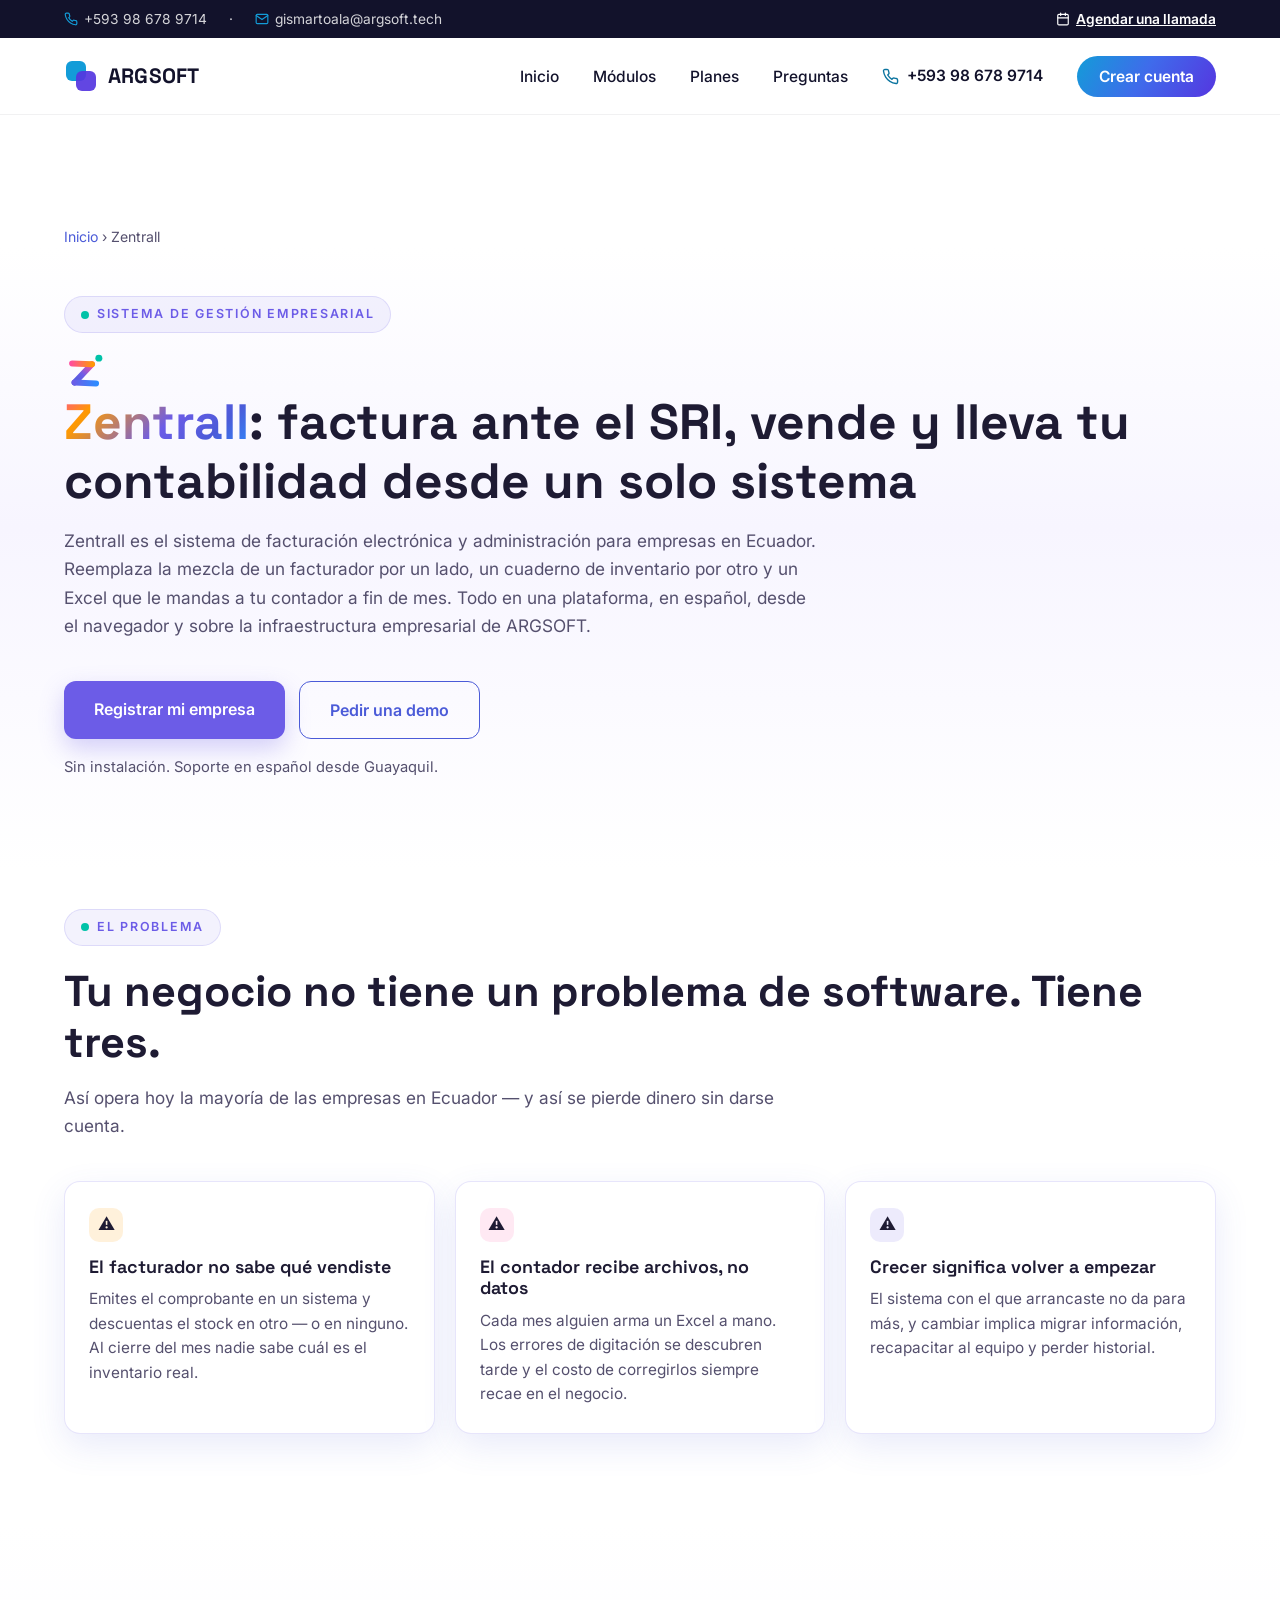
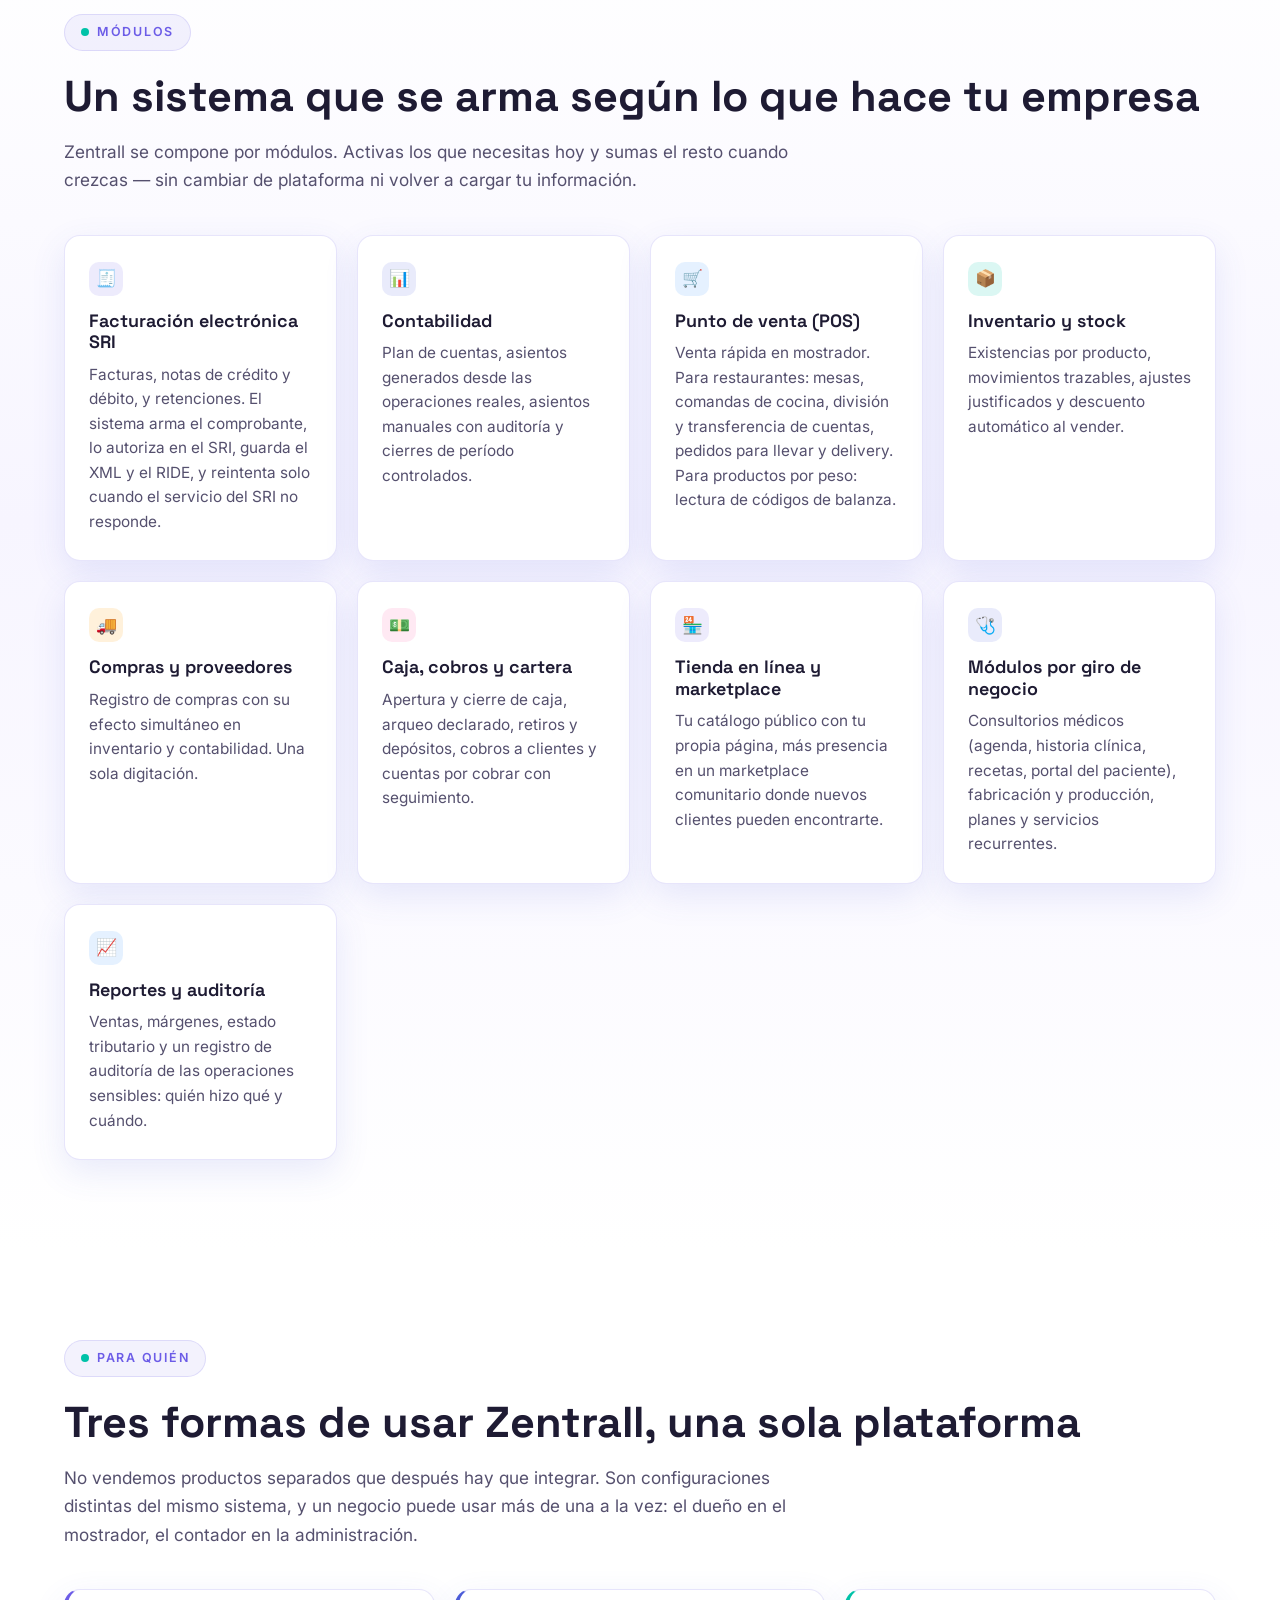
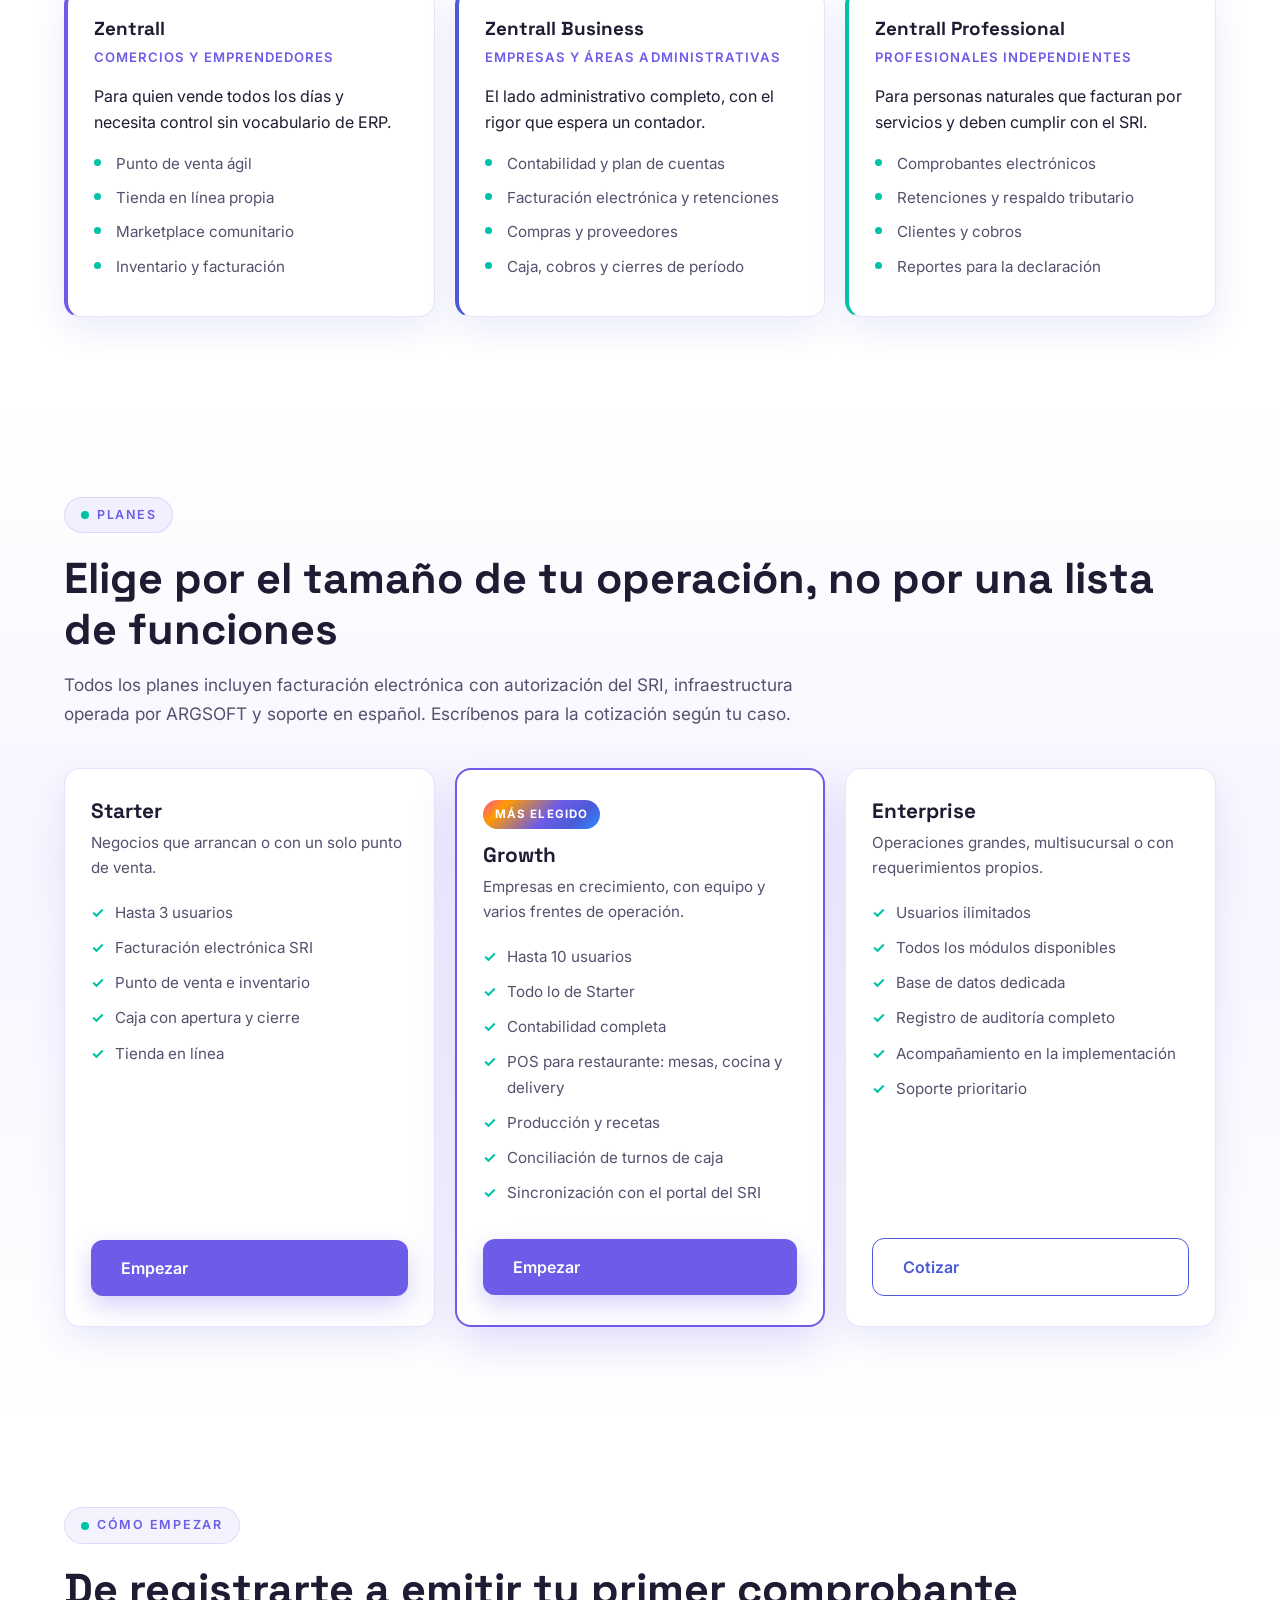
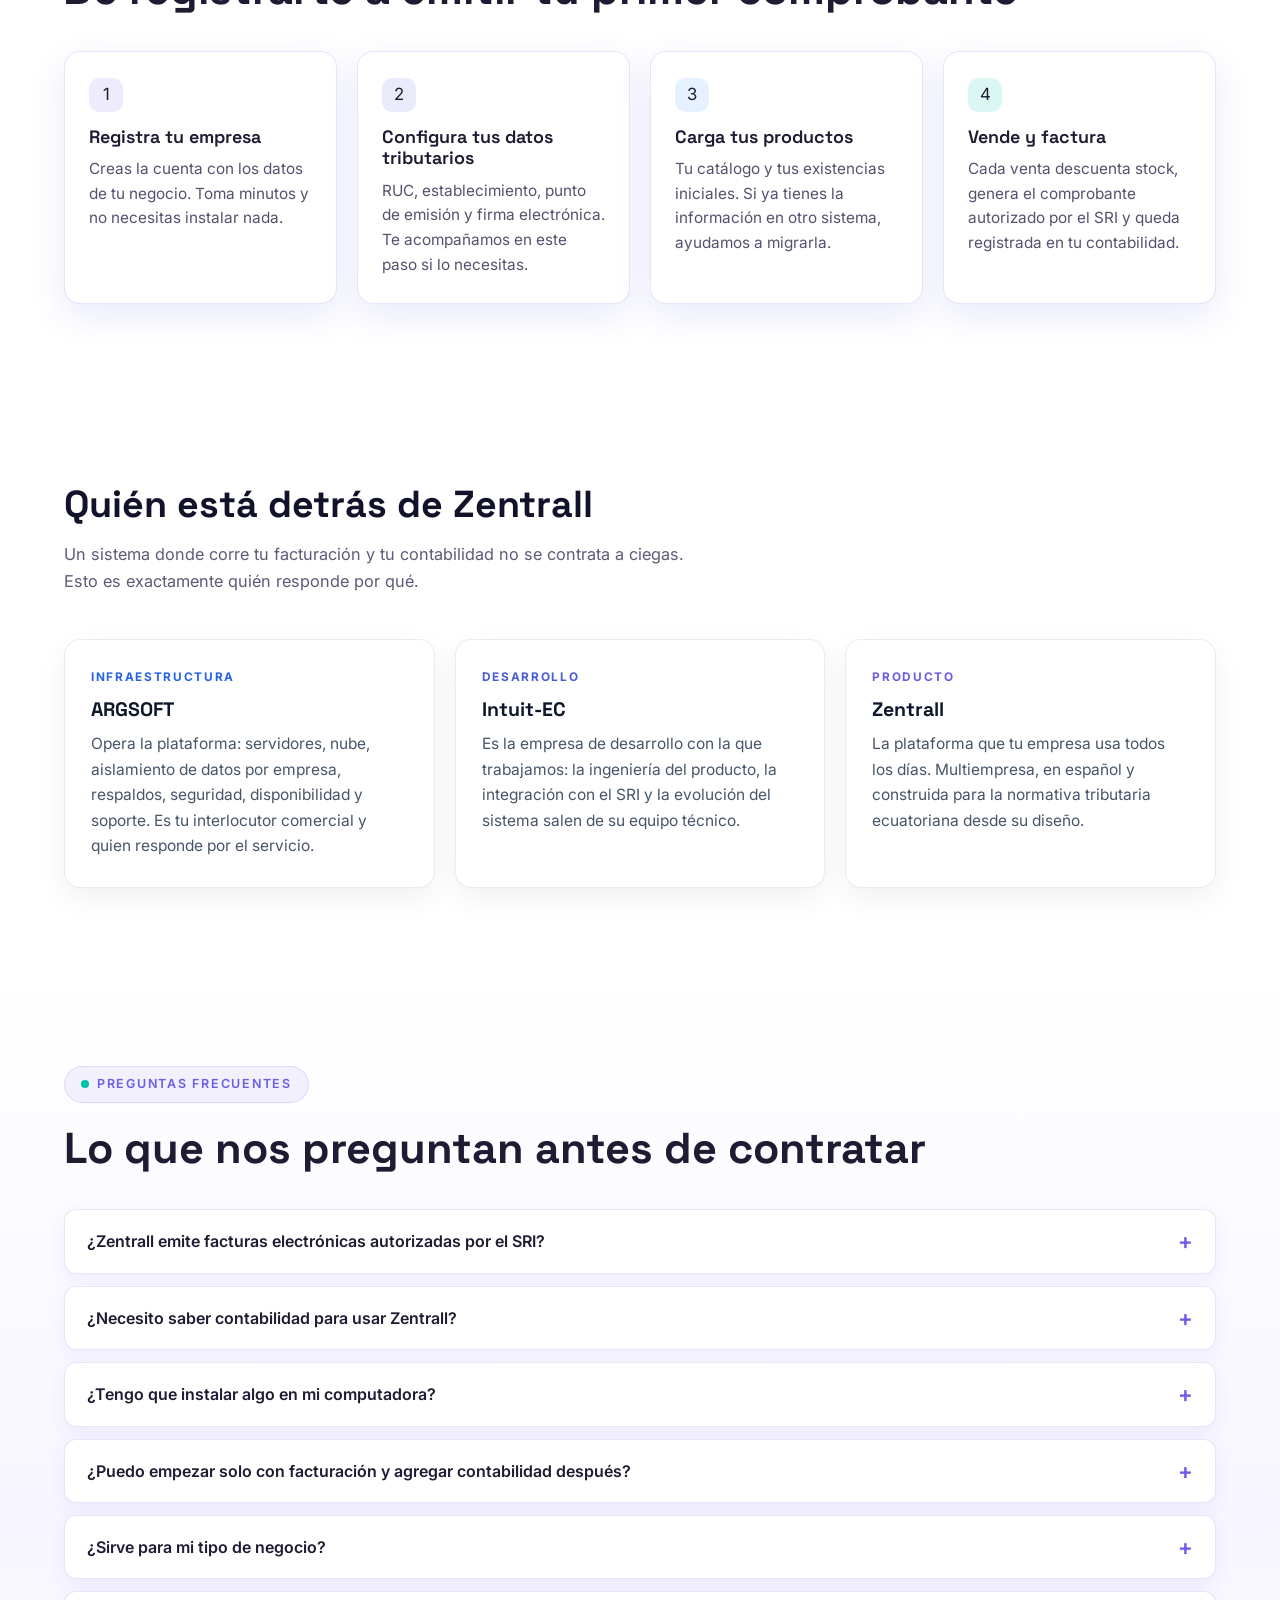
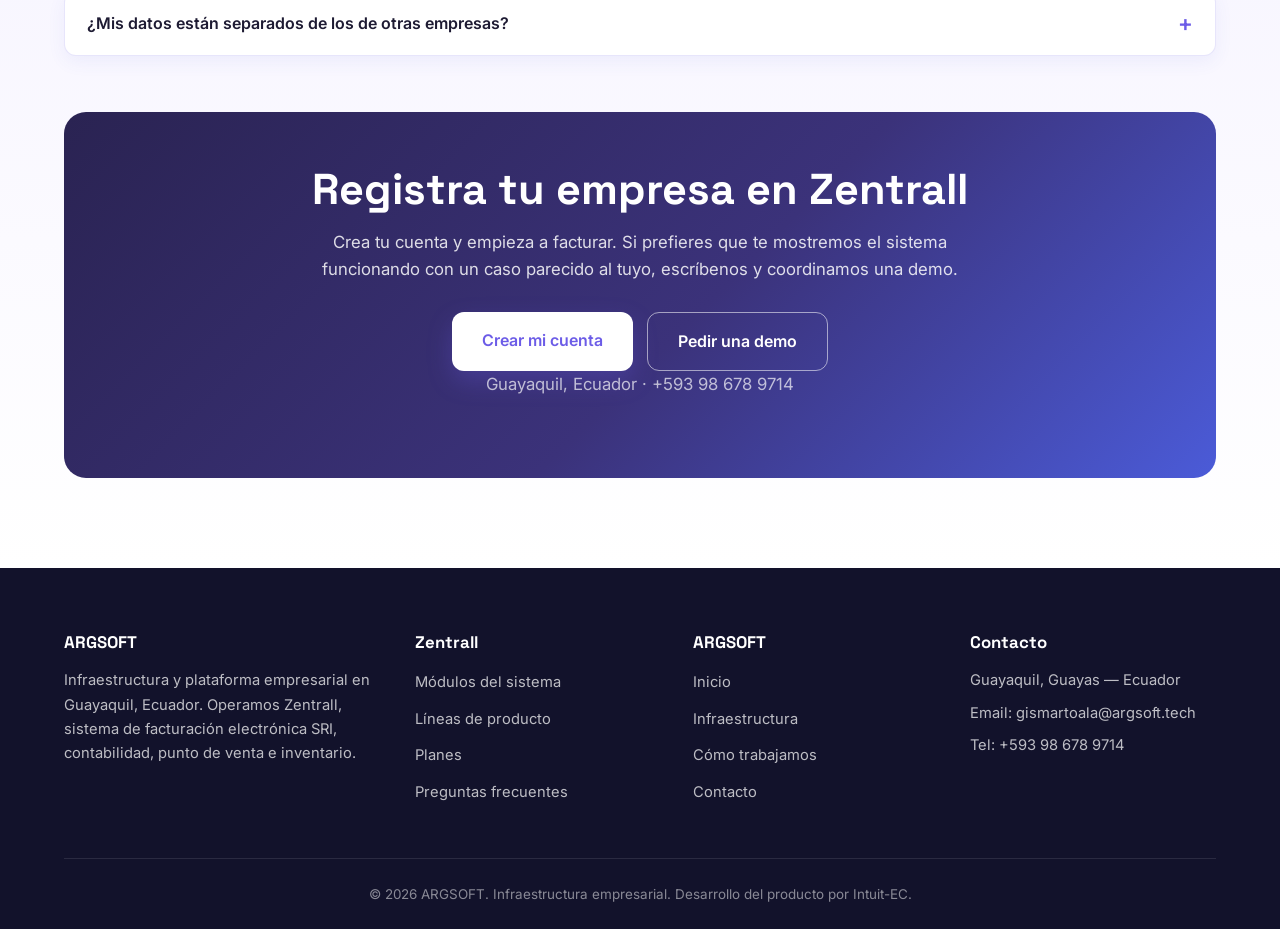
==== commit 93879b93: "Rediseño de la página principal: identidad blanco/celeste/morado azulado - Sistema visual corporativ" ====
--- a/zentrall/index.html
+++ b/zentrall/index.html
@@ -31,7 +31,7 @@
   <link rel="preconnect" href="https://fonts.gstatic.com" crossorigin />
   <link rel="stylesheet" href="../css/style.css" />
   <link rel="stylesheet" href="../css/zentrall.css" />
-  <link href="https://fonts.googleapis.com/css2?family=Inter:wght@300;400;600;700&family=Orbitron:wght@700;800&display=swap" rel="stylesheet" />
+  <link href="https://fonts.googleapis.com/css2?family=Inter:wght@400;500;600;700&family=Space+Grotesk:wght@500;600;700&display=swap" rel="stylesheet" />
 
   <script type="application/ld+json">
   {
@@ -141,11 +141,35 @@
 <body>
   <div class="scroll-progress" id="scroll-bar"></div>
 
+  <div class="topbar">
+    <div class="container">
+      <div class="topbar-contacts">
+        <a href="tel:+593986789714">
+          <svg viewBox="0 0 24 24" fill="none" stroke-width="2" stroke-linecap="round" stroke-linejoin="round"><path d="M22 16.92v3a2 2 0 0 1-2.18 2 19.79 19.79 0 0 1-8.63-3.07 19.5 19.5 0 0 1-6-6 19.79 19.79 0 0 1-3.07-8.67A2 2 0 0 1 4.11 2h3a2 2 0 0 1 2 1.72c.127.96.361 1.903.7 2.81a2 2 0 0 1-.45 2.11L8.09 9.91a16 16 0 0 0 6 6l1.27-1.27a2 2 0 0 1 2.11-.45c.907.339 1.85.573 2.81.7A2 2 0 0 1 22 16.92z"/></svg>
+          +593 98 678 9714
+        </a>
+        <span class="topbar-sep">·</span>
+        <a href="mailto:gismartoala@argsoft.tech" class="topbar-email">
+          <svg viewBox="0 0 24 24" fill="none" stroke-width="2" stroke-linecap="round" stroke-linejoin="round"><path d="M22 6l-10 7L2 6"/><rect x="2" y="4" width="20" height="16" rx="2"/></svg>
+          gismartoala@argsoft.tech
+        </a>
+      </div>
+      <a class="topbar-agenda" href="https://api.whatsapp.com/send?phone=593986789714&text=Hola,%20quiero%20agendar%20una%20llamada%20con%20Argsoft" target="_blank" rel="noopener">
+        <svg viewBox="0 0 24 24" fill="none" stroke-width="2" stroke-linecap="round" stroke-linejoin="round"><rect x="3" y="4" width="18" height="18" rx="2"/><path d="M16 2v4M8 2v4M3 10h18"/></svg>
+        Agendar una llamada
+      </a>
+    </div>
+  </div>
+
   <header class="header">
     <div class="container">
-      <div class="logo">
-        <a href="../" style="text-decoration:none;"><span class="logo-text">ARGSOFT</span></a>
-      </div>
+      <a href="../" class="logo">
+        <svg class="logo-mark" viewBox="0 0 34 34" fill="none">
+          <rect x="2" y="2" width="20" height="20" rx="6" fill="#139cd8" />
+          <rect x="12" y="12" width="20" height="20" rx="6" fill="#5536e0" fill-opacity="0.92" />
+        </svg>
+        <span class="logo-text">ARGSOFT</span>
+      </a>
 
       <button class="menu-toggle" aria-label="Abrir menú de navegación" aria-expanded="false">
         <span class="bar"></span>
@@ -159,6 +183,12 @@
           <li><a href="#modulos-detalle">Módulos</a></li>
           <li><a href="#planes">Planes</a></li>
           <li><a href="#preguntas">Preguntas</a></li>
+          <li>
+            <a href="tel:+593986789714" class="nav-phone">
+              <svg viewBox="0 0 24 24" fill="none" stroke-width="2" stroke-linecap="round" stroke-linejoin="round"><path d="M22 16.92v3a2 2 0 0 1-2.18 2 19.79 19.79 0 0 1-8.63-3.07 19.5 19.5 0 0 1-6-6 19.79 19.79 0 0 1-3.07-8.67A2 2 0 0 1 4.11 2h3a2 2 0 0 1 2 1.72c.127.96.361 1.903.7 2.81a2 2 0 0 1-.45 2.11L8.09 9.91a16 16 0 0 0 6 6l1.27-1.27a2 2 0 0 1 2.11-.45c.907.339 1.85.573 2.81.7A2 2 0 0 1 22 16.92z"/></svg>
+              +593 98 678 9714
+            </a>
+          </li>
           <li><a href="https://zentrall.argsoft.tech/registro" class="btn-nav" target="_blank" rel="noopener">Crear cuenta</a></li>
         </ul>
       </nav>
@@ -178,7 +208,7 @@
       <div class="container">
         <span class="z-eyebrow">Sistema de gestión empresarial</span>
         <h2 style="font-size: clamp(2rem, 5vw, 3.1rem);">
-          <span class="z-wordmark">Zentrall</span>: factura ante el SRI, vende y lleva tu contabilidad
+          <img src="../img/zentrall-isotipo.svg" alt="" class="z-isotipo" width="24" height="24" /><span class="z-wordmark">Zentrall</span>: factura ante el SRI, vende y lleva tu contabilidad
           desde un solo sistema
         </h2>
         <p class="z-lead">
--- a/css/style.css
+++ b/css/style.css
@@ -0,0 +1,1302 @@
+/* ==========================================================================
+   ARGSOFT — sistema visual corporativo
+   Paleta: blanco + celeste + morado azulado. Deliberadamente distinta de la
+   paleta de Zentrall (ver css/zentrall.css) para que el producto se lea
+   como algo que ARGSOFT opera, no como la misma marca repetida.
+   ========================================================================== */
+
+:root {
+  --bg: #ffffff;
+  --bg-soft: #f2f6ff;
+  --bg-soft-strong: #e9eefc;
+
+  --ink: #12122b;
+  --ink-soft: #5c5a78;
+  --ink-faint: #8a88a3;
+
+  --celeste: #139cd8;
+  --celeste-deep: #0b749f;
+  --celeste-pale: #e4f6fd;
+
+  --morado: #5536e0;
+  --morado-deep: #3a22ad;
+  --morado-pale: #ece8fd;
+
+  --linea: rgba(18, 18, 43, 0.1);
+  --linea-suave: rgba(18, 18, 43, 0.06);
+
+  --gradiente: linear-gradient(120deg, var(--celeste) 0%, #3f6beb 48%, var(--morado) 100%);
+  --gradiente-suave: linear-gradient(120deg, var(--celeste-pale) 0%, var(--morado-pale) 100%);
+
+  --sombra: 0 16px 40px rgba(31, 41, 103, 0.1);
+  --sombra-suave: 0 8px 22px rgba(31, 41, 103, 0.07);
+  --radio: 18px;
+  --radio-chico: 12px;
+}
+
+/* ---------- Reset y base ---------- */
+* {
+  margin: 0;
+  padding: 0;
+  box-sizing: border-box;
+}
+
+html {
+  scroll-behavior: smooth;
+}
+
+img {
+  max-width: 100%;
+  display: block;
+}
+
+body {
+  font-family: 'Inter', sans-serif;
+  background: var(--bg);
+  color: var(--ink-soft);
+  overflow-x: hidden;
+  line-height: 1.65;
+  font-size: 16px;
+}
+
+h1, h2, h3, h4 {
+  font-family: 'Space Grotesk', 'Inter', sans-serif;
+  color: var(--ink);
+  line-height: 1.2;
+}
+
+a {
+  color: var(--morado);
+}
+
+.container {
+  max-width: 1200px;
+  margin: 0 auto;
+  padding: 0 24px;
+}
+
+.main-content {
+  overflow: hidden;
+}
+
+/* ---------- Barra de progreso de scroll ---------- */
+.scroll-progress {
+  position: fixed;
+  top: 0;
+  left: 0;
+  height: 3px;
+  width: 0%;
+  background: var(--gradiente);
+  z-index: 1000;
+}
+
+/* ---------- Animación de entrada por sección ---------- */
+.fade-section {
+  opacity: 0;
+  transform: translateY(18px);
+  transition: opacity 0.6s ease, transform 0.6s ease;
+}
+
+.fade-section.visible {
+  opacity: 1;
+  transform: translateY(0);
+}
+
+@media (prefers-reduced-motion: reduce) {
+  .fade-section {
+    opacity: 1;
+    transform: none;
+    transition: none;
+  }
+}
+
+/* ==========================================================================
+   Header
+   ========================================================================== */
+
+.topbar {
+  background: var(--ink);
+  color: rgba(255, 255, 255, 0.82);
+  font-size: 0.86rem;
+}
+
+.topbar .container {
+  display: flex;
+  align-items: center;
+  justify-content: space-between;
+  gap: 16px;
+  height: 38px;
+}
+
+.topbar-contacts {
+  display: flex;
+  align-items: center;
+  gap: 22px;
+}
+
+.topbar-contacts a {
+  color: rgba(255, 255, 255, 0.82);
+  text-decoration: none;
+  display: inline-flex;
+  align-items: center;
+  gap: 6px;
+  transition: color 0.2s ease;
+}
+
+.topbar-contacts a:hover {
+  color: #ffffff;
+}
+
+.topbar-contacts svg {
+  width: 14px;
+  height: 14px;
+  stroke: var(--celeste);
+}
+
+.topbar-agenda {
+  display: inline-flex;
+  align-items: center;
+  gap: 6px;
+  font-weight: 600;
+  color: #ffffff !important;
+  white-space: nowrap;
+}
+
+.topbar-agenda svg {
+  width: 14px;
+  height: 14px;
+  flex-shrink: 0;
+  stroke: #ffffff !important;
+}
+
+.header {
+  position: sticky;
+  top: 0;
+  z-index: 999;
+  background: rgba(255, 255, 255, 0.92);
+  backdrop-filter: blur(10px);
+  border-bottom: 1px solid var(--linea-suave);
+}
+
+.header .container {
+  display: flex;
+  align-items: center;
+  justify-content: space-between;
+  height: 76px;
+}
+
+.logo {
+  display: flex;
+  align-items: center;
+  gap: 10px;
+  text-decoration: none;
+}
+
+.logo-mark {
+  width: 34px;
+  height: 34px;
+  flex-shrink: 0;
+}
+
+.logo-text {
+  font-family: 'Space Grotesk', sans-serif;
+  font-weight: 700;
+  font-size: 1.3rem;
+  letter-spacing: 0.01em;
+  color: var(--ink);
+}
+
+.nav ul {
+  display: flex;
+  align-items: center;
+  gap: 34px;
+  list-style: none;
+}
+
+.nav a {
+  color: var(--ink);
+  text-decoration: none;
+  font-size: 0.97rem;
+  font-weight: 500;
+  transition: color 0.2s ease;
+}
+
+.nav a:hover {
+  color: var(--morado);
+}
+
+.nav-phone {
+  display: flex;
+  align-items: center;
+  gap: 8px;
+  color: var(--ink) !important;
+  font-weight: 600 !important;
+}
+
+.nav-phone svg {
+  width: 17px;
+  height: 17px;
+  stroke: var(--celeste-deep);
+}
+
+.btn-nav {
+  background: var(--gradiente);
+  color: #ffffff !important;
+  padding: 11px 22px;
+  border-radius: 999px;
+  font-weight: 600 !important;
+  transition: transform 0.2s ease, box-shadow 0.2s ease;
+}
+
+.btn-nav:hover {
+  transform: translateY(-2px);
+  box-shadow: 0 10px 22px rgba(85, 54, 224, 0.28);
+}
+
+.menu-toggle {
+  display: none;
+  flex-direction: column;
+  justify-content: space-between;
+  width: 26px;
+  height: 18px;
+  background: none;
+  border: none;
+  cursor: pointer;
+  z-index: 1001;
+}
+
+.menu-toggle .bar {
+  display: block;
+  width: 100%;
+  height: 2px;
+  background: var(--ink);
+  border-radius: 2px;
+  transition: transform 0.25s ease, opacity 0.25s ease;
+}
+
+.menu-toggle.active .bar:nth-child(1) {
+  transform: translateY(8px) rotate(45deg);
+}
+
+.menu-toggle.active .bar:nth-child(2) {
+  opacity: 0;
+}
+
+.menu-toggle.active .bar:nth-child(3) {
+  transform: translateY(-8px) rotate(-45deg);
+}
+
+/* ==========================================================================
+   Hero
+   ========================================================================== */
+
+.hero {
+  position: relative;
+  padding: 72px 0 90px;
+  background: linear-gradient(180deg, var(--bg-soft) 0%, #ffffff 65%);
+  overflow: hidden;
+}
+
+.hero .container {
+  display: grid;
+  grid-template-columns: 1.05fr 0.95fr;
+  gap: 56px;
+  align-items: center;
+}
+
+.hero-eyebrow {
+  display: inline-flex;
+  align-items: center;
+  gap: 8px;
+  font-size: 0.86rem;
+  font-weight: 600;
+  color: var(--morado-deep);
+  background: var(--morado-pale);
+  padding: 7px 16px;
+  border-radius: 999px;
+  margin-bottom: 22px;
+}
+
+.hero-eyebrow svg {
+  width: 15px;
+  height: 15px;
+  stroke: var(--morado);
+}
+
+.hero h1 {
+  font-size: clamp(2.1rem, 3.6vw, 3.1rem);
+  font-weight: 700;
+  margin-bottom: 20px;
+  letter-spacing: -0.01em;
+}
+
+.hero p {
+  font-size: 1.08rem;
+  color: var(--ink-soft);
+  max-width: 540px;
+  margin-bottom: 30px;
+}
+
+.hero-buttons {
+  display: flex;
+  flex-wrap: wrap;
+  gap: 14px;
+  margin-bottom: 30px;
+}
+
+.btn-primary,
+.btn-secondary {
+  display: inline-flex;
+  align-items: center;
+  gap: 8px;
+  padding: 15px 28px;
+  border-radius: 12px;
+  font-weight: 600;
+  font-size: 1rem;
+  text-decoration: none;
+  transition: transform 0.2s ease, box-shadow 0.2s ease, background 0.2s ease;
+}
+
+.btn-primary {
+  background: var(--gradiente);
+  color: #ffffff;
+  box-shadow: 0 14px 30px rgba(85, 54, 224, 0.26);
+}
+
+.btn-primary:hover {
+  transform: translateY(-2px);
+  box-shadow: 0 18px 36px rgba(85, 54, 224, 0.32);
+  color: #ffffff;
+}
+
+.btn-secondary {
+  background: #ffffff;
+  color: var(--ink);
+  border: 1.5px solid var(--linea);
+}
+
+.btn-secondary:hover {
+  border-color: var(--morado);
+  color: var(--morado-deep);
+  transform: translateY(-2px);
+}
+
+.btn-large {
+  padding: 17px 32px;
+  font-size: 1.05rem;
+}
+
+.hero-quickline {
+  display: flex;
+  flex-wrap: wrap;
+  gap: 26px;
+}
+
+.hero-quickline a {
+  display: inline-flex;
+  align-items: center;
+  gap: 9px;
+  color: var(--ink);
+  text-decoration: none;
+  font-weight: 600;
+  font-size: 0.96rem;
+}
+
+.hero-quickline svg {
+  width: 18px;
+  height: 18px;
+  stroke: var(--celeste-deep);
+}
+
+.hero-quickline a:hover svg {
+  stroke: var(--morado);
+}
+
+/* ---------- Visual del hero ---------- */
+.hero-visual {
+  position: relative;
+  min-height: 420px;
+}
+
+.hero-shape {
+  position: absolute;
+  inset: 6% -10% 8% 6%;
+  background: var(--gradiente);
+  border-radius: 38% 62% 54% 46% / 48% 42% 58% 52%;
+  opacity: 0.16;
+  filter: blur(2px);
+}
+
+.hero-frame {
+  position: relative;
+  margin-left: 6%;
+  border-radius: var(--radio);
+  overflow: hidden;
+  box-shadow: var(--sombra);
+  border: 1px solid var(--linea-suave);
+}
+
+.hero-frame-bar {
+  display: flex;
+  align-items: center;
+  gap: 6px;
+  background: #f4f6fb;
+  padding: 11px 14px;
+  border-bottom: 1px solid var(--linea-suave);
+}
+
+.hero-frame-bar span {
+  width: 9px;
+  height: 9px;
+  border-radius: 50%;
+  background: #d7dbe8;
+}
+
+.hero-frame img {
+  width: 100%;
+  display: block;
+}
+
+.hero-float {
+  position: absolute;
+  left: -6%;
+  bottom: -8%;
+  background: #ffffff;
+  border-radius: var(--radio-chico);
+  box-shadow: var(--sombra);
+  padding: 16px 20px;
+  display: flex;
+  align-items: center;
+  gap: 12px;
+  max-width: 230px;
+  border: 1px solid var(--linea-suave);
+}
+
+.hero-float-icon {
+  width: 42px;
+  height: 42px;
+  border-radius: 10px;
+  background: var(--gradiente);
+  display: grid;
+  place-items: center;
+  flex-shrink: 0;
+}
+
+.hero-float-icon svg {
+  width: 20px;
+  height: 20px;
+  stroke: #ffffff;
+}
+
+.hero-float strong {
+  display: block;
+  color: var(--ink);
+  font-size: 0.92rem;
+  line-height: 1.3;
+}
+
+.hero-float span {
+  font-size: 0.82rem;
+  color: var(--ink-faint);
+}
+
+/* ==========================================================================
+   Secciones genéricas
+   ========================================================================== */
+
+.section {
+  padding: 88px 0;
+}
+
+.section.bg-soft {
+  background: var(--bg-soft);
+}
+
+.section-eyebrow {
+  display: inline-flex;
+  align-items: center;
+  gap: 8px;
+  font-size: 0.86rem;
+  font-weight: 600;
+  color: var(--celeste-deep);
+  background: var(--celeste-pale);
+  padding: 7px 16px;
+  border-radius: 999px;
+  margin-bottom: 18px;
+}
+
+.section h2 {
+  font-size: clamp(1.75rem, 3vw, 2.35rem);
+  margin-bottom: 14px;
+  max-width: 640px;
+}
+
+.section-subtitle {
+  font-size: 1.02rem;
+  color: var(--ink-soft);
+  max-width: 620px;
+  margin-bottom: 44px;
+}
+
+/* ---------- Capacidades (3 tarjetas con foto) ---------- */
+.capabilities-grid {
+  display: grid;
+  grid-template-columns: repeat(3, 1fr);
+  gap: 24px;
+  margin-top: 44px;
+}
+
+.capability-card {
+  position: relative;
+  border-radius: var(--radio);
+  overflow: hidden;
+  aspect-ratio: 4 / 5;
+  text-decoration: none;
+  box-shadow: var(--sombra-suave);
+}
+
+.capability-card img {
+  position: absolute;
+  inset: 0;
+  width: 100%;
+  height: 100%;
+  object-fit: cover;
+  object-position: center;
+  transition: transform 0.4s ease;
+}
+
+.capability-card img.top {
+  object-position: top;
+}
+
+/* Tarjeta sin foto real disponible: panel de color con el icono como
+   protagonista, en vez de forzar una imagen que no representa el servicio. */
+.capability-card.tile {
+  background: var(--gradiente);
+}
+
+.capability-card.tile::after {
+  background: linear-gradient(180deg, rgba(18, 18, 43, 0) 0%, rgba(18, 18, 43, 0.3) 100%);
+}
+
+.capability-card.tile .capability-icon {
+  background: rgba(255, 255, 255, 0.18);
+}
+
+.capability-card::after {
+  content: "";
+  position: absolute;
+  inset: 0;
+  background: linear-gradient(180deg, rgba(18, 18, 43, 0) 40%, rgba(18, 18, 43, 0.86) 100%);
+}
+
+.capability-card:hover img {
+  transform: scale(1.06);
+}
+
+.capability-body {
+  position: absolute;
+  left: 0;
+  right: 0;
+  bottom: 0;
+  padding: 24px;
+  z-index: 2;
+}
+
+.capability-icon {
+  width: 42px;
+  height: 42px;
+  border-radius: 10px;
+  background: var(--gradiente);
+  display: grid;
+  place-items: center;
+  margin-bottom: 14px;
+}
+
+.capability-icon svg {
+  width: 20px;
+  height: 20px;
+  stroke: #ffffff;
+}
+
+.capability-body h3 {
+  color: #ffffff;
+  font-size: 1.14rem;
+  margin-bottom: 6px;
+}
+
+.capability-body p {
+  color: rgba(255, 255, 255, 0.78);
+  font-size: 0.92rem;
+  margin: 0;
+}
+
+/* ---------- Secciones divididas (imagen + contenido) ---------- */
+.split {
+  display: grid;
+  grid-template-columns: 1fr 1fr;
+  gap: 60px;
+  align-items: center;
+}
+
+.split.reverse .split-media {
+  order: 2;
+}
+
+.split.reverse .split-content {
+  order: 1;
+}
+
+.split-media {
+  position: relative;
+}
+
+.split-media-shape {
+  position: absolute;
+  inset: -6%;
+  background: var(--gradiente-suave);
+  border-radius: 40% 60% 58% 42% / 44% 48% 52% 56%;
+  z-index: 0;
+}
+
+.split-media-frame {
+  position: relative;
+  z-index: 1;
+  border-radius: var(--radio);
+  overflow: hidden;
+  box-shadow: var(--sombra);
+}
+
+.split-media-frame img {
+  width: 100%;
+}
+
+.split-float {
+  position: relative;
+  z-index: 2;
+  margin: -46px 0 0 auto;
+  width: 86%;
+  background: #ffffff;
+  border-radius: var(--radio-chico);
+  box-shadow: var(--sombra);
+  padding: 18px 20px;
+  display: flex;
+  align-items: center;
+  gap: 14px;
+  border: 1px solid var(--linea-suave);
+}
+
+.split-float-icon {
+  width: 44px;
+  height: 44px;
+  border-radius: 10px;
+  background: var(--morado-pale);
+  display: grid;
+  place-items: center;
+  flex-shrink: 0;
+}
+
+.split-float-icon svg {
+  width: 21px;
+  height: 21px;
+  stroke: var(--morado);
+}
+
+.split-float strong {
+  display: block;
+  color: var(--ink);
+  font-size: 0.95rem;
+}
+
+.split-float a {
+  font-size: 0.86rem;
+  text-decoration: none;
+  font-weight: 600;
+}
+
+.split-content h2 {
+  margin-bottom: 18px;
+}
+
+.split-content > p {
+  margin-bottom: 26px;
+}
+
+.split-list {
+  list-style: none;
+  margin-bottom: 30px;
+}
+
+.split-list li {
+  display: flex;
+  align-items: flex-start;
+  gap: 12px;
+  margin-bottom: 16px;
+  color: var(--ink);
+  font-weight: 500;
+}
+
+.split-list svg {
+  width: 20px;
+  height: 20px;
+  stroke: var(--celeste);
+  flex-shrink: 0;
+  margin-top: 2px;
+}
+
+.split-list span {
+  font-weight: 400;
+  color: var(--ink-soft);
+}
+
+/* ---------- Franja de confianza ---------- */
+.trust-strip {
+  display: grid;
+  grid-template-columns: repeat(4, 1fr);
+  gap: 20px;
+  margin-top: 48px;
+  border-top: 1px solid var(--linea-suave);
+  padding-top: 40px;
+}
+
+.trust-item {
+  display: flex;
+  align-items: center;
+  gap: 12px;
+}
+
+.trust-item-icon {
+  width: 40px;
+  height: 40px;
+  border-radius: 10px;
+  background: var(--bg-soft-strong);
+  display: grid;
+  place-items: center;
+  flex-shrink: 0;
+}
+
+.trust-item-icon svg {
+  width: 19px;
+  height: 19px;
+  stroke: var(--morado);
+}
+
+.trust-item strong {
+  display: block;
+  color: var(--ink);
+  font-size: 0.95rem;
+}
+
+.trust-item span {
+  font-size: 0.84rem;
+  color: var(--ink-faint);
+}
+
+/* ---------- Roles (ARGSOFT / Intuit-EC / Zentrall) ----------
+   Prefijo "org-" a propósito: distinto de los componentes "z-" de
+   css/zentrall.css, para que esta sección no herede sin querer la
+   paleta del producto. */
+.org-roles {
+  display: grid;
+  grid-template-columns: repeat(auto-fit, minmax(260px, 1fr));
+  gap: 20px;
+  margin-top: 8px;
+}
+
+.org-rol {
+  background: #ffffff;
+  border: 1px solid var(--linea);
+  border-radius: var(--radio);
+  padding: 30px 26px;
+  box-shadow: var(--sombra-suave);
+}
+
+.org-rol-tag {
+  display: block;
+  font-size: 0.76rem;
+  letter-spacing: 0.06em;
+  font-weight: 700;
+  margin-bottom: 12px;
+}
+
+.org-rol:nth-child(1) .org-rol-tag { color: var(--celeste-deep); }
+.org-rol:nth-child(2) .org-rol-tag { color: var(--morado-deep); }
+.org-rol:nth-child(3) .org-rol-tag { color: #c23b84; }
+
+.org-rol h3 {
+  font-size: 1.22rem;
+  margin-bottom: 10px;
+}
+
+.org-rol p {
+  font-size: 0.97rem;
+  margin: 0;
+}
+
+/* ---------- Grilla de servicios (tech-grid) ---------- */
+.tech-grid {
+  display: grid;
+  grid-template-columns: repeat(auto-fit, minmax(255px, 1fr));
+  gap: 22px;
+  margin-top: 8px;
+}
+
+.tech-card {
+  background: #ffffff;
+  border: 1px solid var(--linea);
+  border-radius: var(--radio);
+  padding: 32px 28px;
+  box-shadow: var(--sombra-suave);
+  transition: transform 0.2s ease, box-shadow 0.2s ease, border-color 0.2s ease;
+}
+
+.tech-card:hover {
+  transform: translateY(-5px);
+  border-color: rgba(85, 54, 224, 0.28);
+  box-shadow: var(--sombra);
+}
+
+.tech-icon {
+  width: 46px;
+  height: 46px;
+  border-radius: 12px;
+  background: var(--gradiente);
+  display: grid;
+  place-items: center;
+  margin-bottom: 18px;
+}
+
+.tech-icon svg {
+  width: 22px;
+  height: 22px;
+  stroke: #ffffff;
+}
+
+.tech-card h3 {
+  font-size: 1.14rem;
+  margin-bottom: 10px;
+}
+
+.tech-card p {
+  font-size: 0.96rem;
+  margin: 0;
+}
+
+/* ==========================================================================
+   Franja CTA (agendar / llamar / escribir)
+   ========================================================================== */
+
+.cta-band {
+  position: relative;
+  background: var(--gradiente);
+  color: #ffffff;
+  overflow: hidden;
+  clip-path: polygon(0 4%, 100% 0, 100% 96%, 0 100%);
+}
+
+.cta-band .container {
+  padding: 92px 24px;
+  position: relative;
+  z-index: 2;
+  display: grid;
+  grid-template-columns: 1.2fr 0.8fr;
+  gap: 40px;
+  align-items: center;
+}
+
+.cta-band h2 {
+  color: #ffffff;
+  font-size: clamp(1.7rem, 3vw, 2.3rem);
+  margin-bottom: 14px;
+  max-width: 480px;
+}
+
+.cta-band p {
+  color: rgba(255, 255, 255, 0.84);
+  max-width: 440px;
+  margin-bottom: 0;
+}
+
+.cta-band-actions {
+  display: flex;
+  flex-direction: column;
+  gap: 14px;
+  align-items: flex-start;
+}
+
+.cta-band .btn-primary {
+  background: #ffffff;
+  color: var(--morado-deep);
+  box-shadow: none;
+}
+
+.cta-band .btn-primary:hover {
+  background: #f3f1ff;
+  color: var(--morado-deep);
+}
+
+.cta-band .btn-secondary {
+  background: transparent;
+  color: #ffffff;
+  border-color: rgba(255, 255, 255, 0.5);
+}
+
+.cta-band .btn-secondary:hover {
+  border-color: #ffffff;
+  color: #ffffff;
+}
+
+.cta-phone {
+  display: inline-flex;
+  align-items: center;
+  gap: 10px;
+  color: #ffffff;
+  text-decoration: none;
+  font-weight: 700;
+  font-size: 1.1rem;
+}
+
+.cta-phone svg {
+  width: 20px;
+  height: 20px;
+  stroke: #ffffff;
+}
+
+/* ==========================================================================
+   Aliados
+   ========================================================================== */
+
+.aliados-grid {
+  display: grid;
+  grid-template-columns: repeat(auto-fit, minmax(240px, 1fr));
+  gap: 22px;
+  margin-top: 8px;
+}
+
+.aliado-card {
+  background: #ffffff;
+  border: 1px solid var(--linea);
+  border-radius: var(--radio);
+  padding: 30px 26px;
+  text-align: center;
+  box-shadow: var(--sombra-suave);
+  transition: transform 0.2s ease, box-shadow 0.2s ease;
+}
+
+.aliado-card:hover {
+  transform: translateY(-4px);
+  box-shadow: var(--sombra);
+}
+
+.aliado-logo {
+  width: 76px;
+  height: 76px;
+  margin: 0 auto 18px;
+  border-radius: 50%;
+  overflow: hidden;
+  border: 1px solid var(--linea);
+  display: grid;
+  place-items: center;
+  background: var(--bg-soft);
+}
+
+.aliado-logo img {
+  width: 100%;
+  height: 100%;
+  object-fit: contain;
+  padding: 10px;
+}
+
+.aliado-card h4 {
+  font-size: 1.04rem;
+  margin-bottom: 8px;
+}
+
+.aliado-card p {
+  font-size: 0.92rem;
+  margin: 0;
+}
+
+/* ==========================================================================
+   Contacto
+   ========================================================================== */
+
+.contact-section {
+  background: var(--bg-soft);
+}
+
+.contact-content {
+  text-align: center;
+  max-width: 680px;
+  margin: 0 auto 48px;
+}
+
+.contact-content h2 {
+  margin: 0 auto 14px;
+}
+
+.contact-subtitle {
+  font-size: 1.04rem;
+  margin: 0;
+}
+
+.contact-methods {
+  display: grid;
+  grid-template-columns: repeat(3, 1fr);
+  gap: 20px;
+}
+
+.contact-method {
+  background: #ffffff;
+  border: 1px solid var(--linea);
+  border-radius: var(--radio);
+  padding: 30px 26px;
+  text-align: left;
+  text-decoration: none;
+  display: block;
+  box-shadow: var(--sombra-suave);
+  transition: transform 0.2s ease, box-shadow 0.2s ease, border-color 0.2s ease;
+}
+
+.contact-method:hover {
+  transform: translateY(-4px);
+  box-shadow: var(--sombra);
+  border-color: rgba(85, 54, 224, 0.28);
+}
+
+.contact-method-icon {
+  width: 46px;
+  height: 46px;
+  border-radius: 12px;
+  background: var(--gradiente);
+  display: grid;
+  place-items: center;
+  margin-bottom: 18px;
+}
+
+.contact-method-icon svg {
+  width: 21px;
+  height: 21px;
+  stroke: #ffffff;
+}
+
+.contact-method strong {
+  display: block;
+  color: var(--ink);
+  font-size: 1.02rem;
+  margin-bottom: 4px;
+}
+
+.contact-method span {
+  color: var(--ink-faint);
+  font-size: 0.9rem;
+}
+
+/* ==========================================================================
+   Footer
+   ========================================================================== */
+
+.footer {
+  background: var(--ink);
+  color: rgba(255, 255, 255, 0.72);
+  padding: 64px 0 0;
+}
+
+.footer-content {
+  display: grid;
+  grid-template-columns: 1.3fr 1fr 1fr 1fr;
+  gap: 32px;
+  padding-bottom: 44px;
+  border-bottom: 1px solid rgba(255, 255, 255, 0.1);
+}
+
+.footer-section h3,
+.footer-section h4 {
+  color: #ffffff;
+  font-size: 1.05rem;
+  margin-bottom: 16px;
+}
+
+.footer-section h3 {
+  font-family: 'Space Grotesk', sans-serif;
+}
+
+.footer-section p {
+  font-size: 0.92rem;
+  margin-bottom: 8px;
+}
+
+.footer-section ul {
+  list-style: none;
+}
+
+.footer-section li {
+  margin-bottom: 10px;
+}
+
+.footer-section a {
+  color: rgba(255, 255, 255, 0.72);
+  text-decoration: none;
+  font-size: 0.92rem;
+  transition: color 0.2s ease;
+}
+
+.footer-section a:hover {
+  color: var(--celeste);
+}
+
+.footer-bottom {
+  text-align: center;
+  padding: 24px 0;
+}
+
+.footer-bottom p {
+  font-size: 0.84rem;
+  color: rgba(255, 255, 255, 0.5);
+}
+
+/* ==========================================================================
+   Responsive
+   ========================================================================== */
+
+@media (max-width: 992px) {
+  .hero .container,
+  .split,
+  .split.reverse .split-media,
+  .split.reverse .split-content,
+  .cta-band .container {
+    grid-template-columns: 1fr;
+  }
+
+  .split.reverse .split-media,
+  .split.reverse .split-content {
+    order: initial;
+  }
+
+  .hero-visual {
+    margin-top: 24px;
+    min-height: 340px;
+  }
+
+  .capabilities-grid {
+    grid-template-columns: 1fr 1fr;
+  }
+
+  .trust-strip {
+    grid-template-columns: 1fr 1fr;
+  }
+
+  .footer-content {
+    grid-template-columns: 1fr 1fr;
+  }
+
+  .cta-band-actions {
+    align-items: flex-start;
+    margin-top: 10px;
+  }
+}
+
+@media (max-width: 768px) {
+  .topbar .container {
+    height: auto;
+    padding-top: 8px;
+    padding-bottom: 8px;
+    flex-wrap: wrap;
+    row-gap: 6px;
+  }
+
+  .topbar-contacts span.topbar-sep {
+    display: none;
+  }
+
+  .topbar-contacts a.topbar-email {
+    display: none;
+  }
+
+  .nav {
+    position: fixed;
+    top: 0;
+    right: -100%;
+    width: min(320px, 82vw);
+    height: 100vh;
+    background: #ffffff;
+    box-shadow: -10px 0 30px rgba(18, 18, 43, 0.12);
+    transition: right 0.3s ease;
+    padding: 100px 28px 28px;
+  }
+
+  .nav.active {
+    right: 0;
+  }
+
+  .nav ul {
+    flex-direction: column;
+    align-items: flex-start;
+    gap: 24px;
+  }
+
+  .menu-toggle {
+    display: flex;
+  }
+
+  .hero {
+    padding: 48px 0 64px;
+  }
+
+  .hero p {
+    max-width: 100%;
+  }
+
+  .hero-float {
+    position: static;
+    margin: -30px auto 0;
+    max-width: 100%;
+  }
+
+  .capabilities-grid {
+    grid-template-columns: 1fr;
+  }
+
+  .section {
+    padding: 64px 0;
+  }
+
+  .split {
+    gap: 36px;
+  }
+
+  .split-float {
+    margin: -30px auto 0;
+    width: 94%;
+  }
+
+  .trust-strip {
+    grid-template-columns: 1fr;
+  }
+
+  .cta-band {
+    clip-path: polygon(0 2%, 100% 0, 100% 98%, 0 100%);
+  }
+
+  .cta-band .container {
+    padding: 56px 24px;
+  }
+
+  .cta-band-actions {
+    width: 100%;
+  }
+
+  .cta-band-actions .btn-primary,
+  .cta-band-actions .btn-secondary {
+    width: 100%;
+    justify-content: center;
+  }
+
+  .contact-methods {
+    grid-template-columns: 1fr;
+  }
+
+  .footer-content {
+    grid-template-columns: 1fr;
+  }
+}
--- a/css/zentrall.css
+++ b/css/zentrall.css
@@ -84,6 +84,13 @@
   font-weight: 800;
 }
 
+.z-isotipo {
+  width: 0.82em;
+  height: 0.82em;
+  vertical-align: -0.08em;
+  margin-right: 0.12em;
+}
+
 /* ---------- Botones de producto ---------- */
 .z-btn,
 .z-btn-ghost {
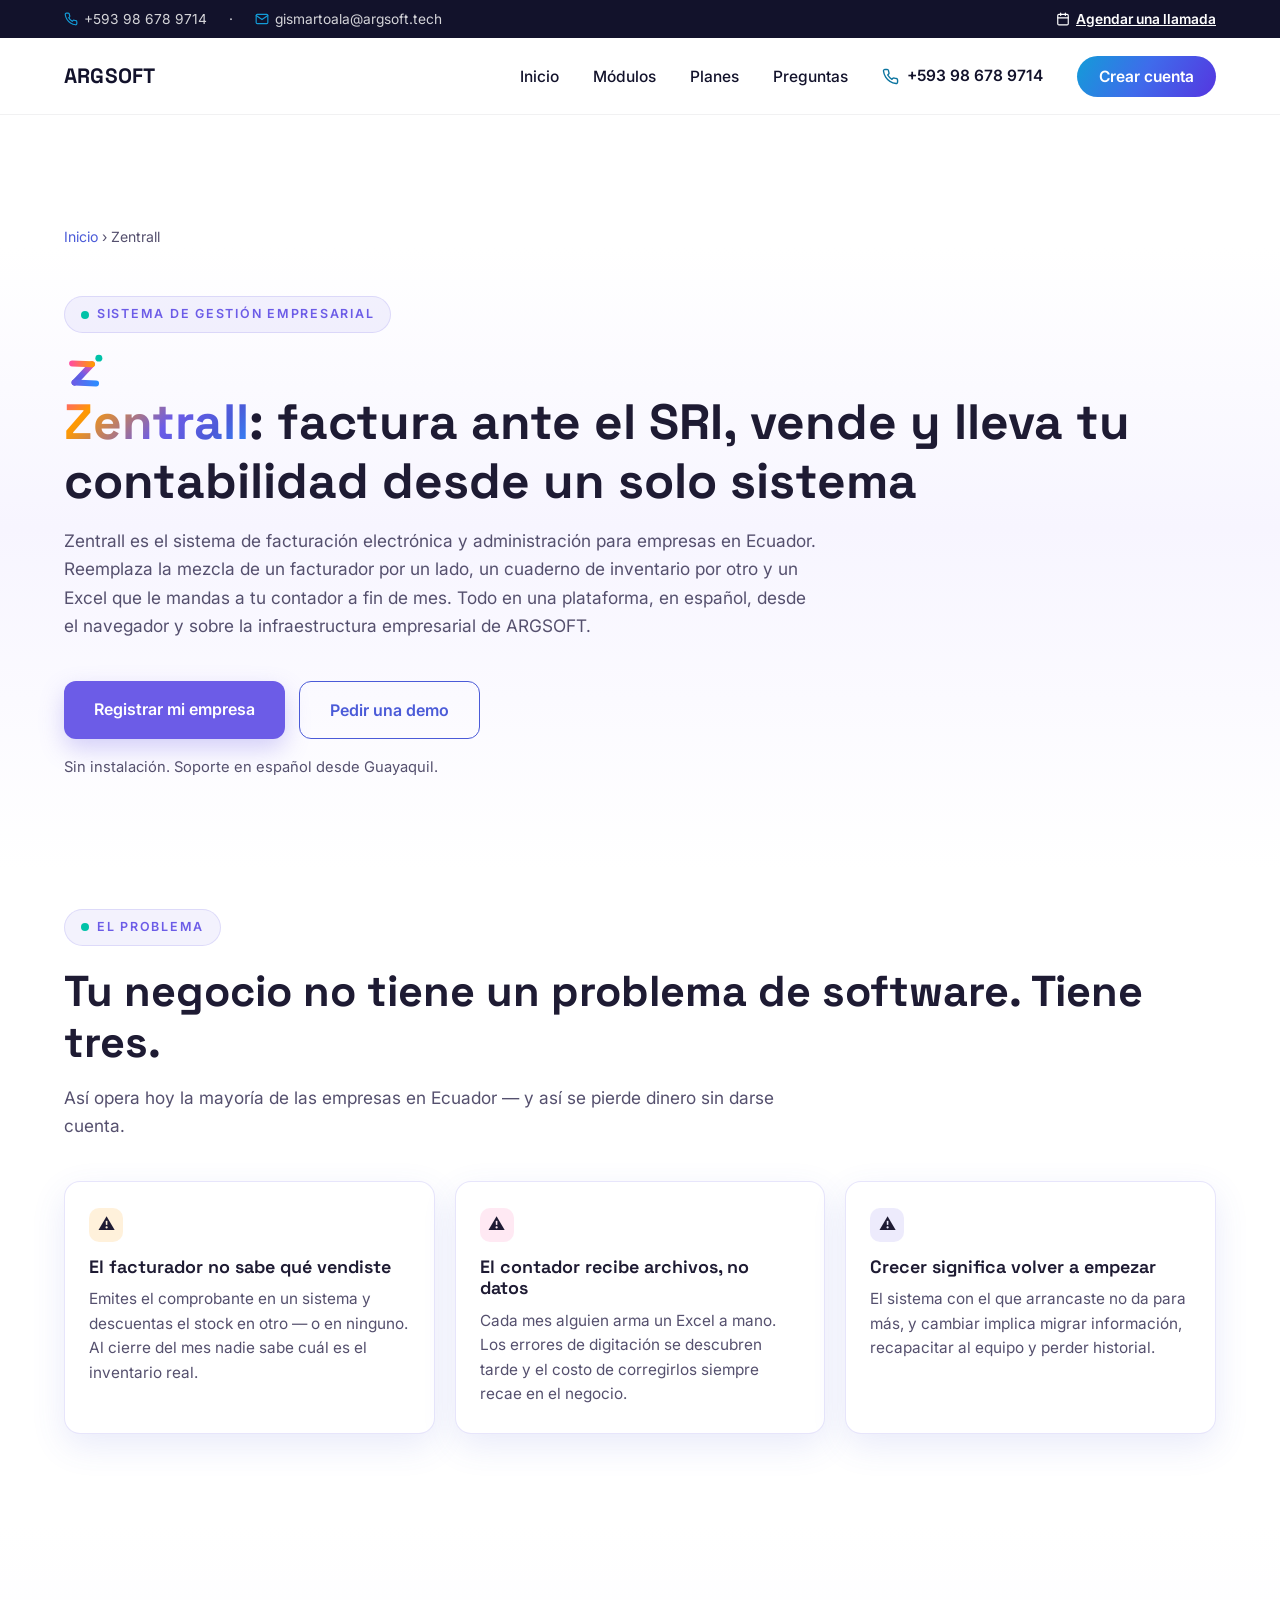
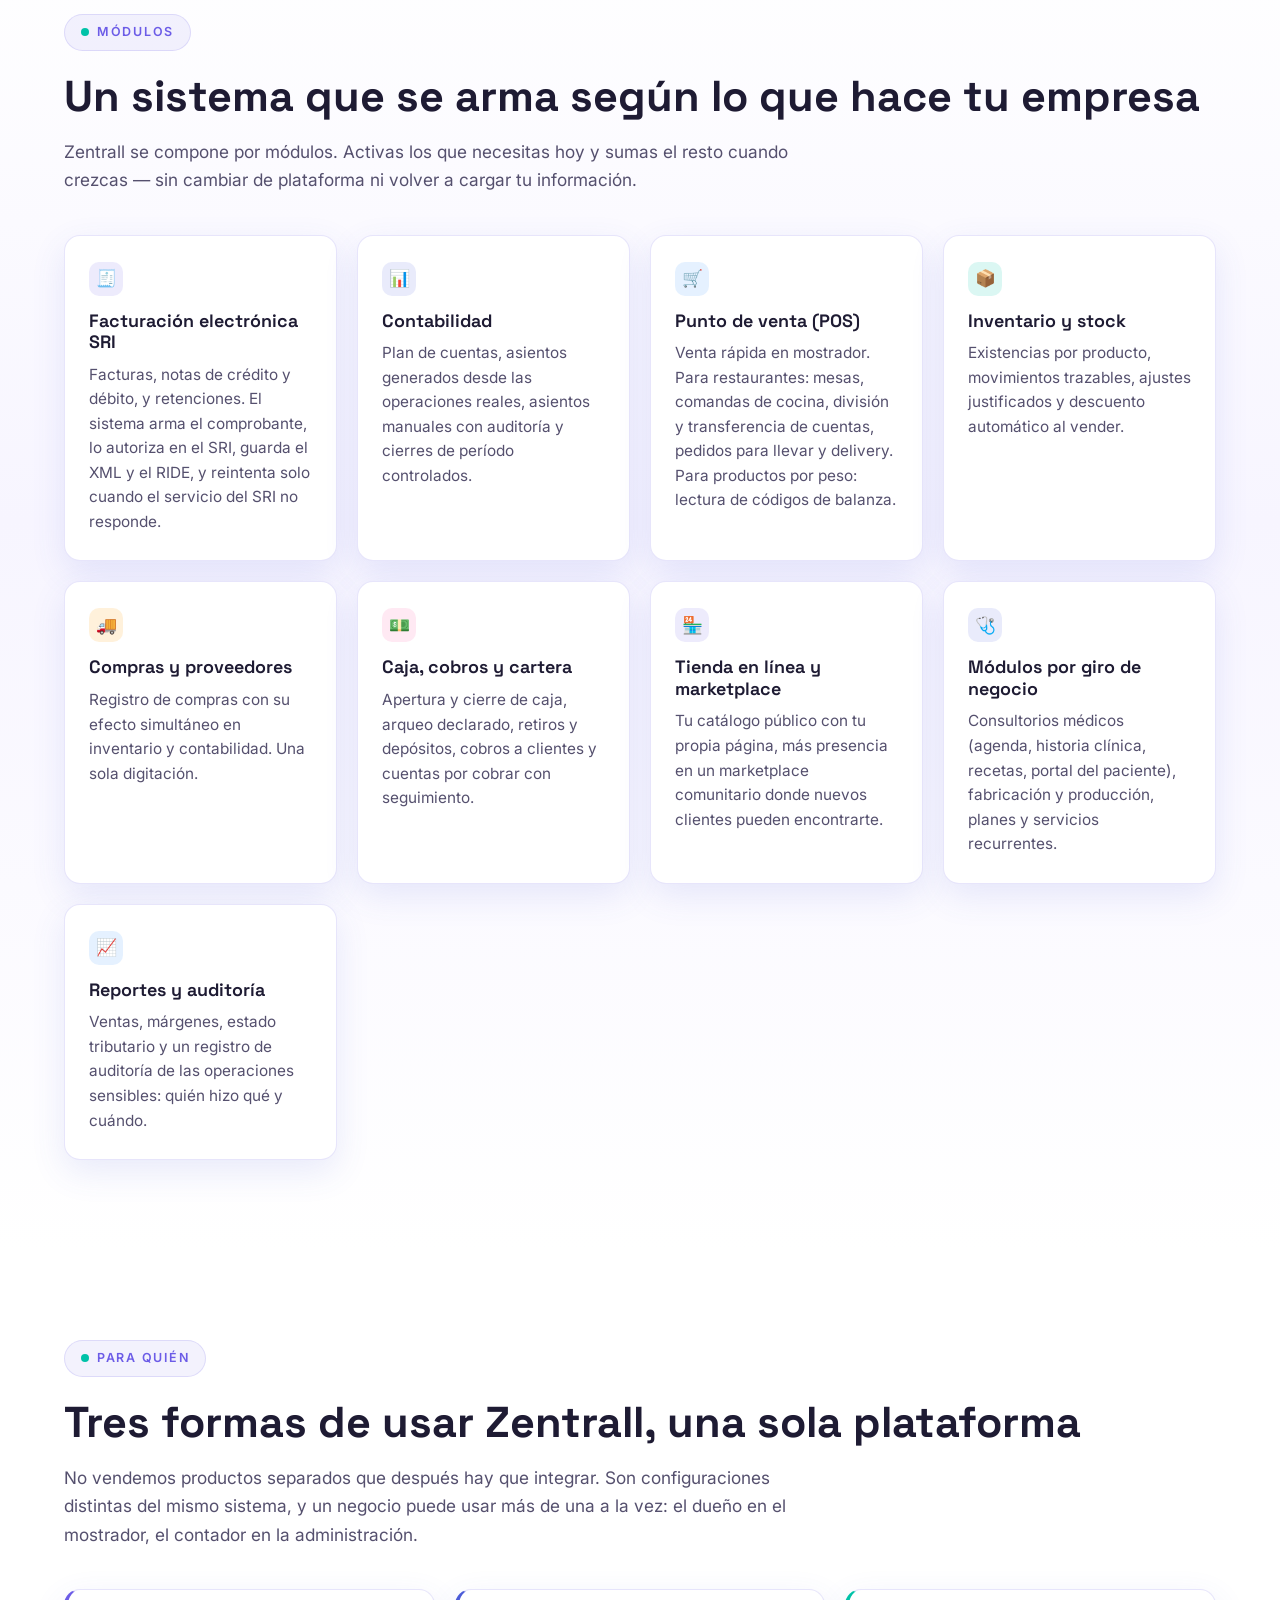
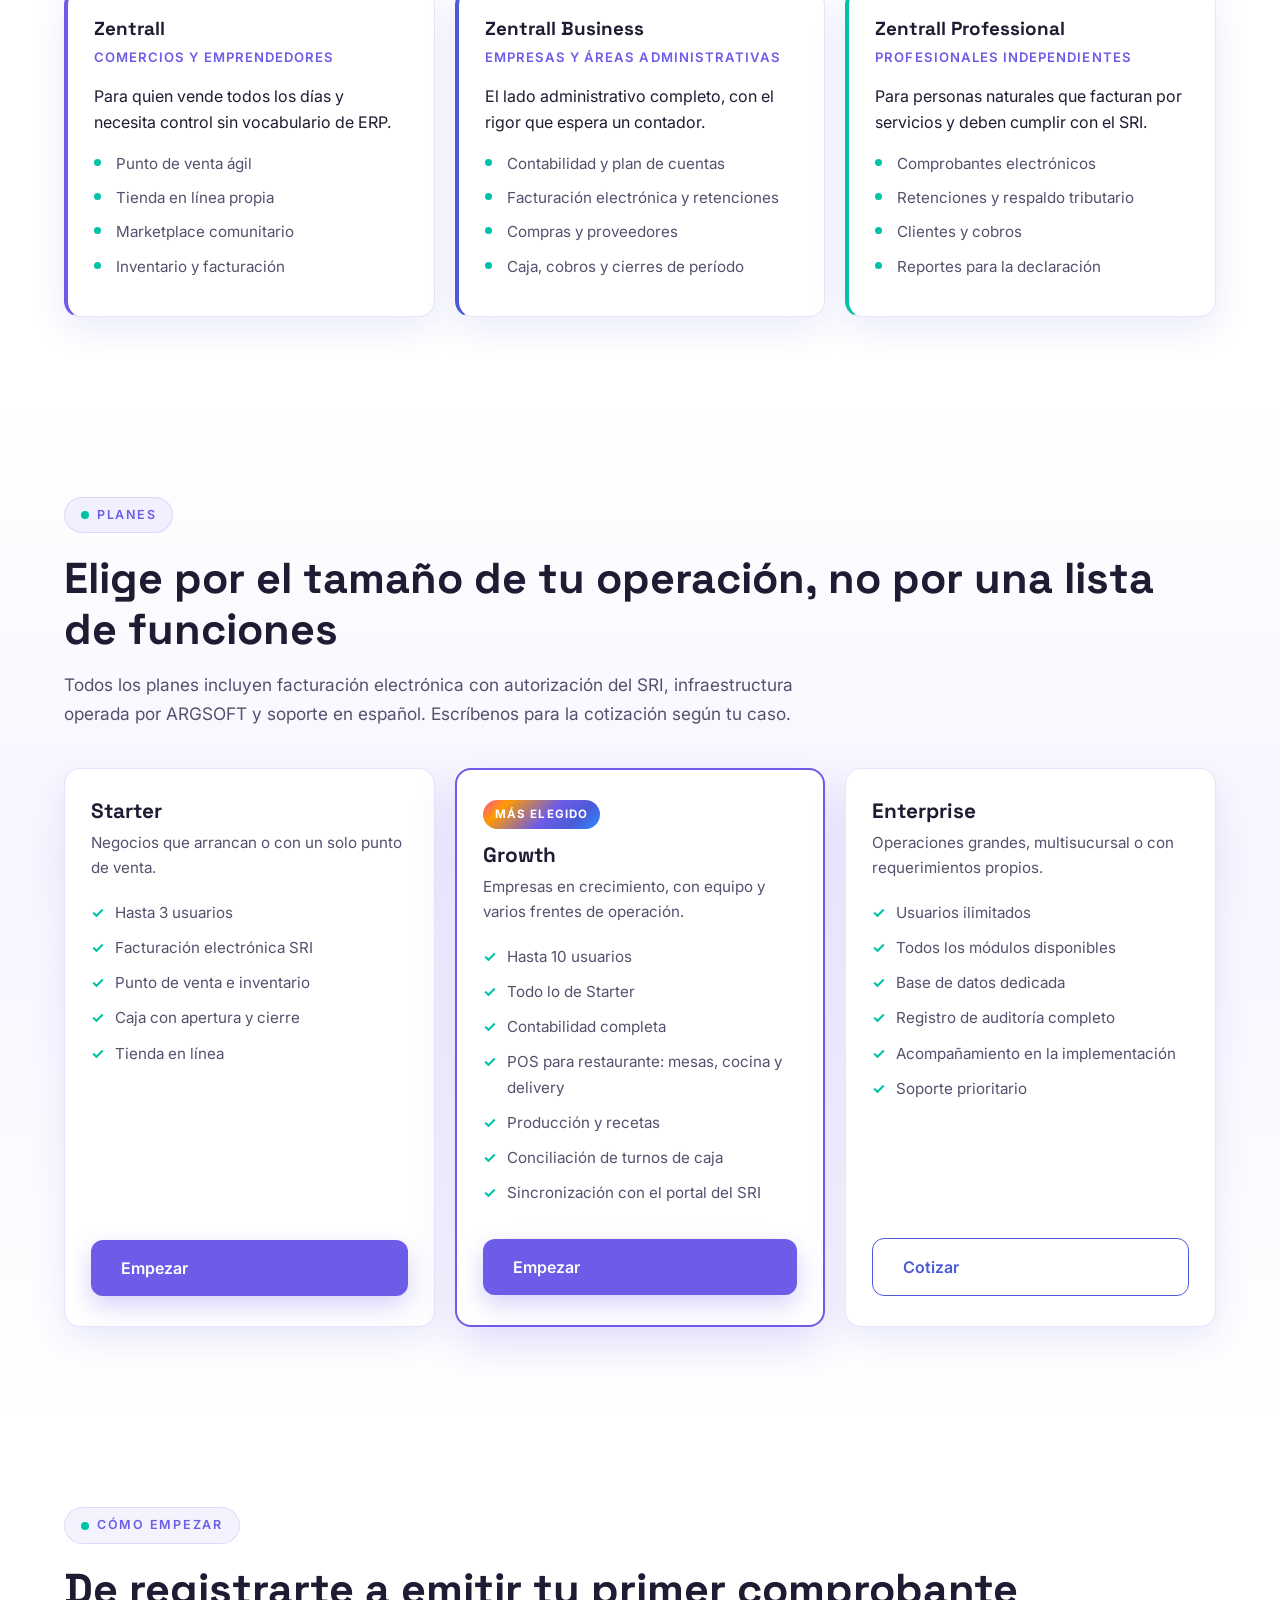
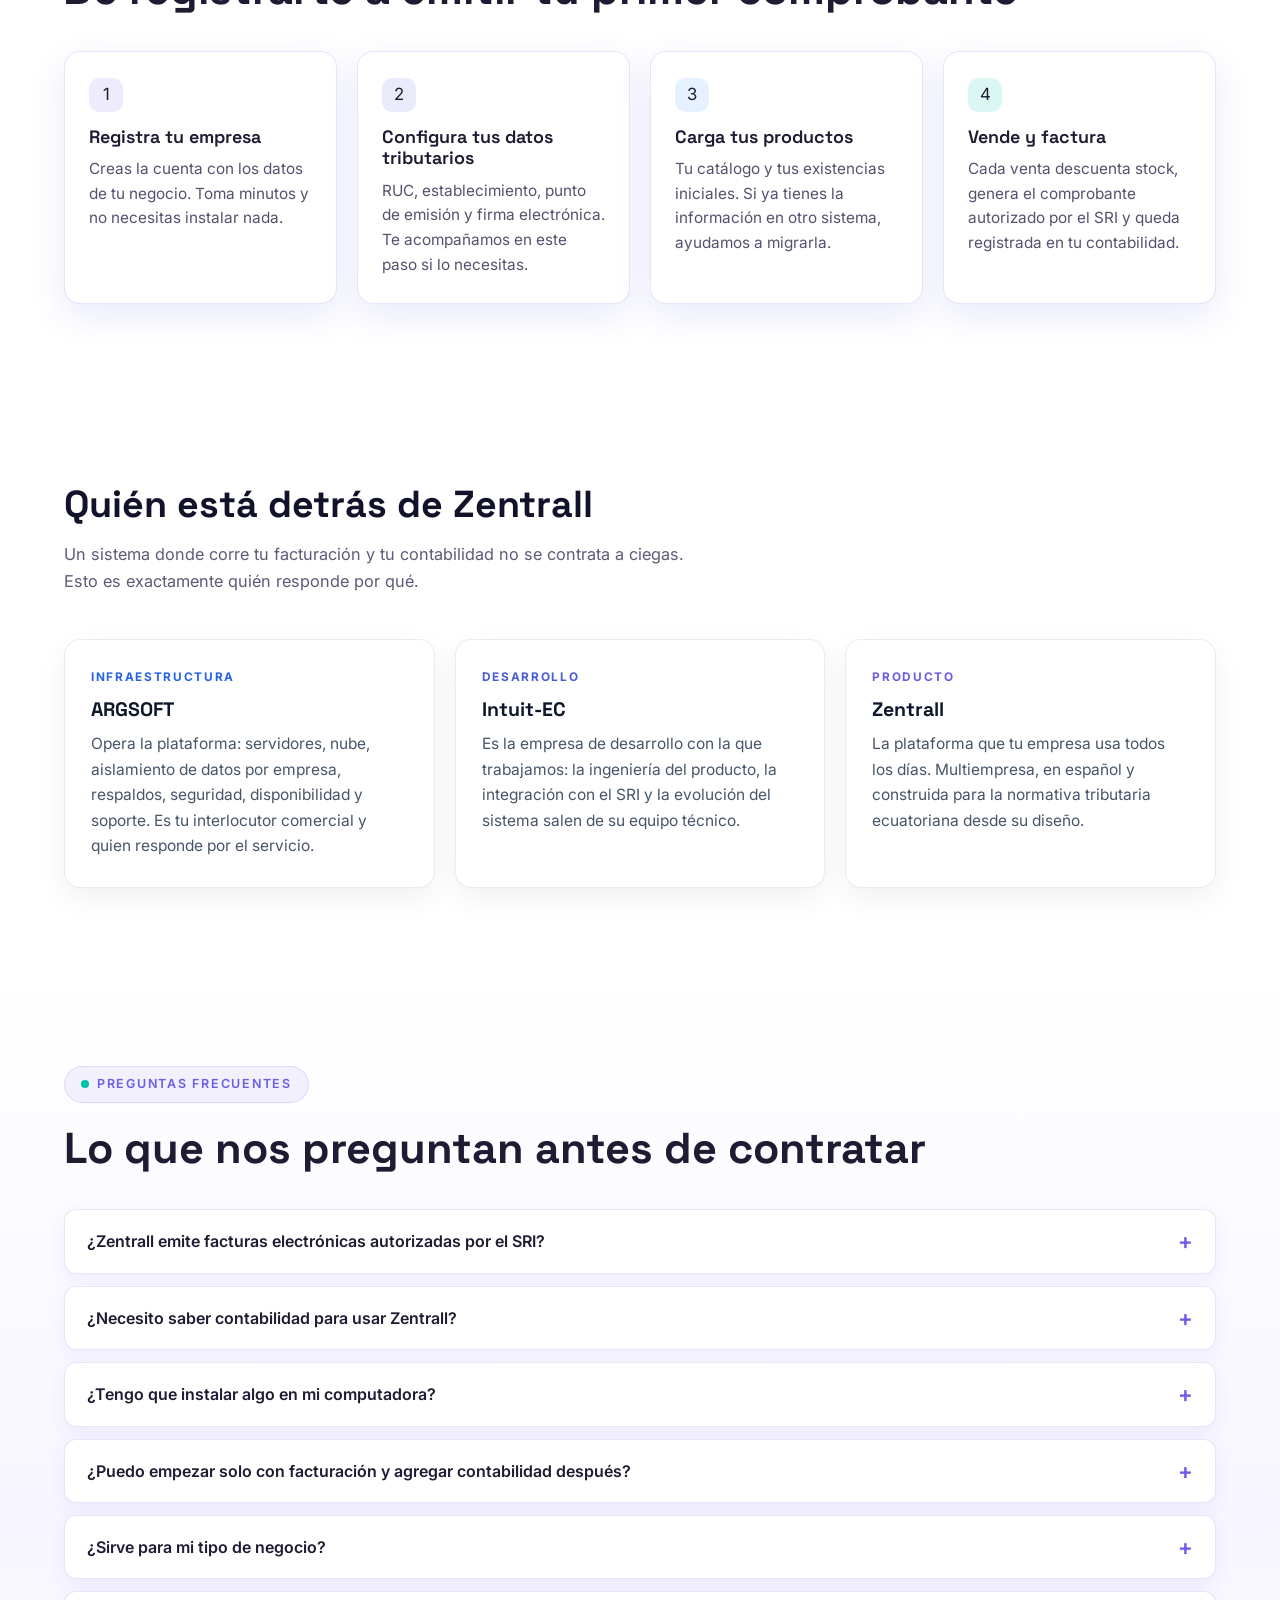
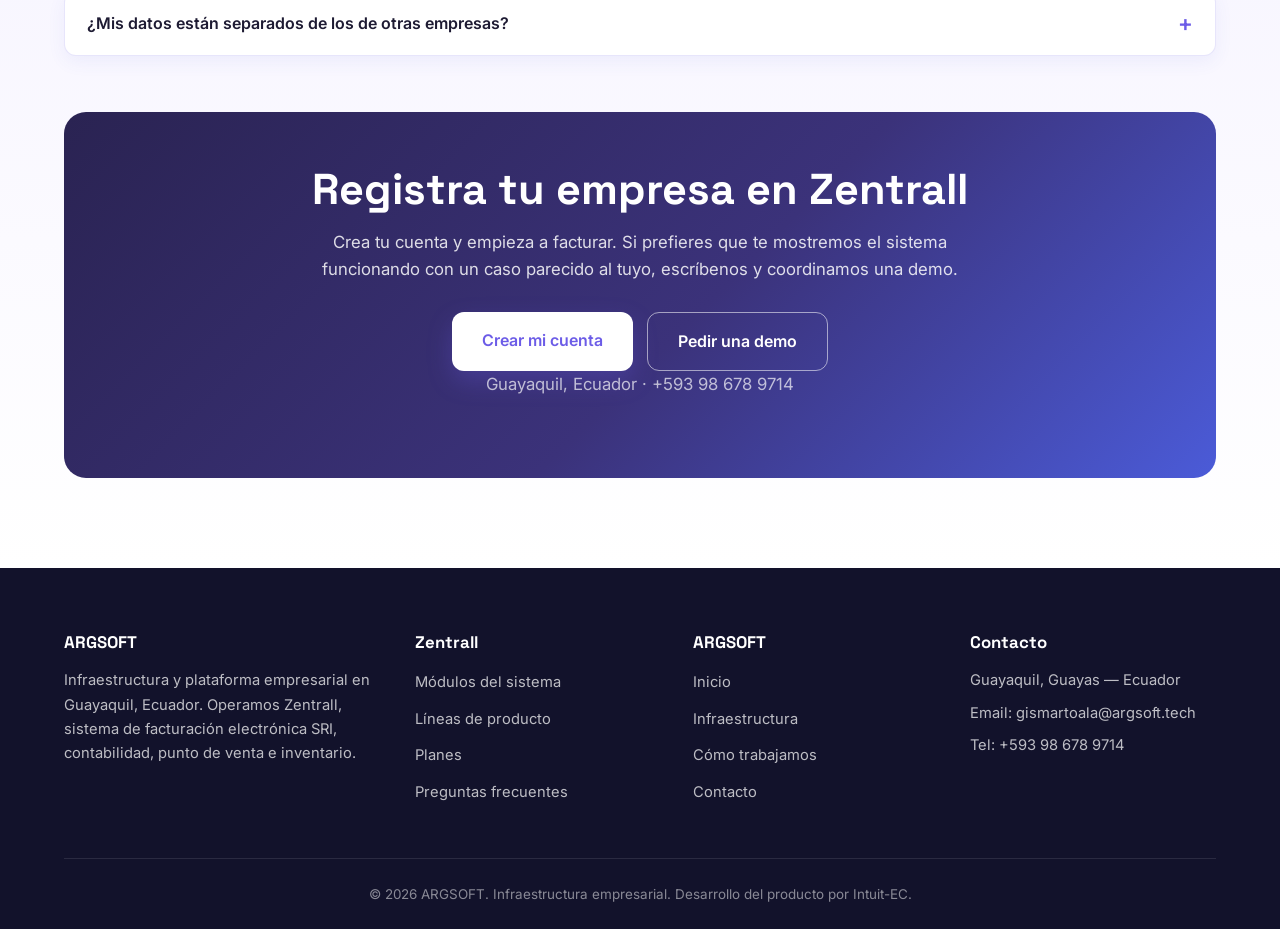
==== commit a7299ba6: "Quitar icono del logo y forzar refresco de caché en el próximo deploy - El logo del header vuelve a " ====
--- a/zentrall/index.html
+++ b/zentrall/index.html
@@ -29,8 +29,8 @@
 
   <link rel="preconnect" href="https://fonts.googleapis.com" />
   <link rel="preconnect" href="https://fonts.gstatic.com" crossorigin />
-  <link rel="stylesheet" href="../css/style.css" />
-  <link rel="stylesheet" href="../css/zentrall.css" />
+  <link rel="stylesheet" href="../css/style.css?v=2" />
+  <link rel="stylesheet" href="../css/zentrall.css?v=2" />
   <link href="https://fonts.googleapis.com/css2?family=Inter:wght@400;500;600;700&family=Space+Grotesk:wght@500;600;700&display=swap" rel="stylesheet" />
 
   <script type="application/ld+json">
@@ -164,10 +164,6 @@
   <header class="header">
     <div class="container">
       <a href="../" class="logo">
-        <svg class="logo-mark" viewBox="0 0 34 34" fill="none">
-          <rect x="2" y="2" width="20" height="20" rx="6" fill="#139cd8" />
-          <rect x="12" y="12" width="20" height="20" rx="6" fill="#5536e0" fill-opacity="0.92" />
-        </svg>
         <span class="logo-text">ARGSOFT</span>
       </a>
 
--- a/css/style.css
+++ b/css/style.css
@@ -190,12 +190,6 @@
   align-items: center;
   gap: 10px;
   text-decoration: none;
-}
-
-.logo-mark {
-  width: 34px;
-  height: 34px;
-  flex-shrink: 0;
 }
 
 .logo-text {
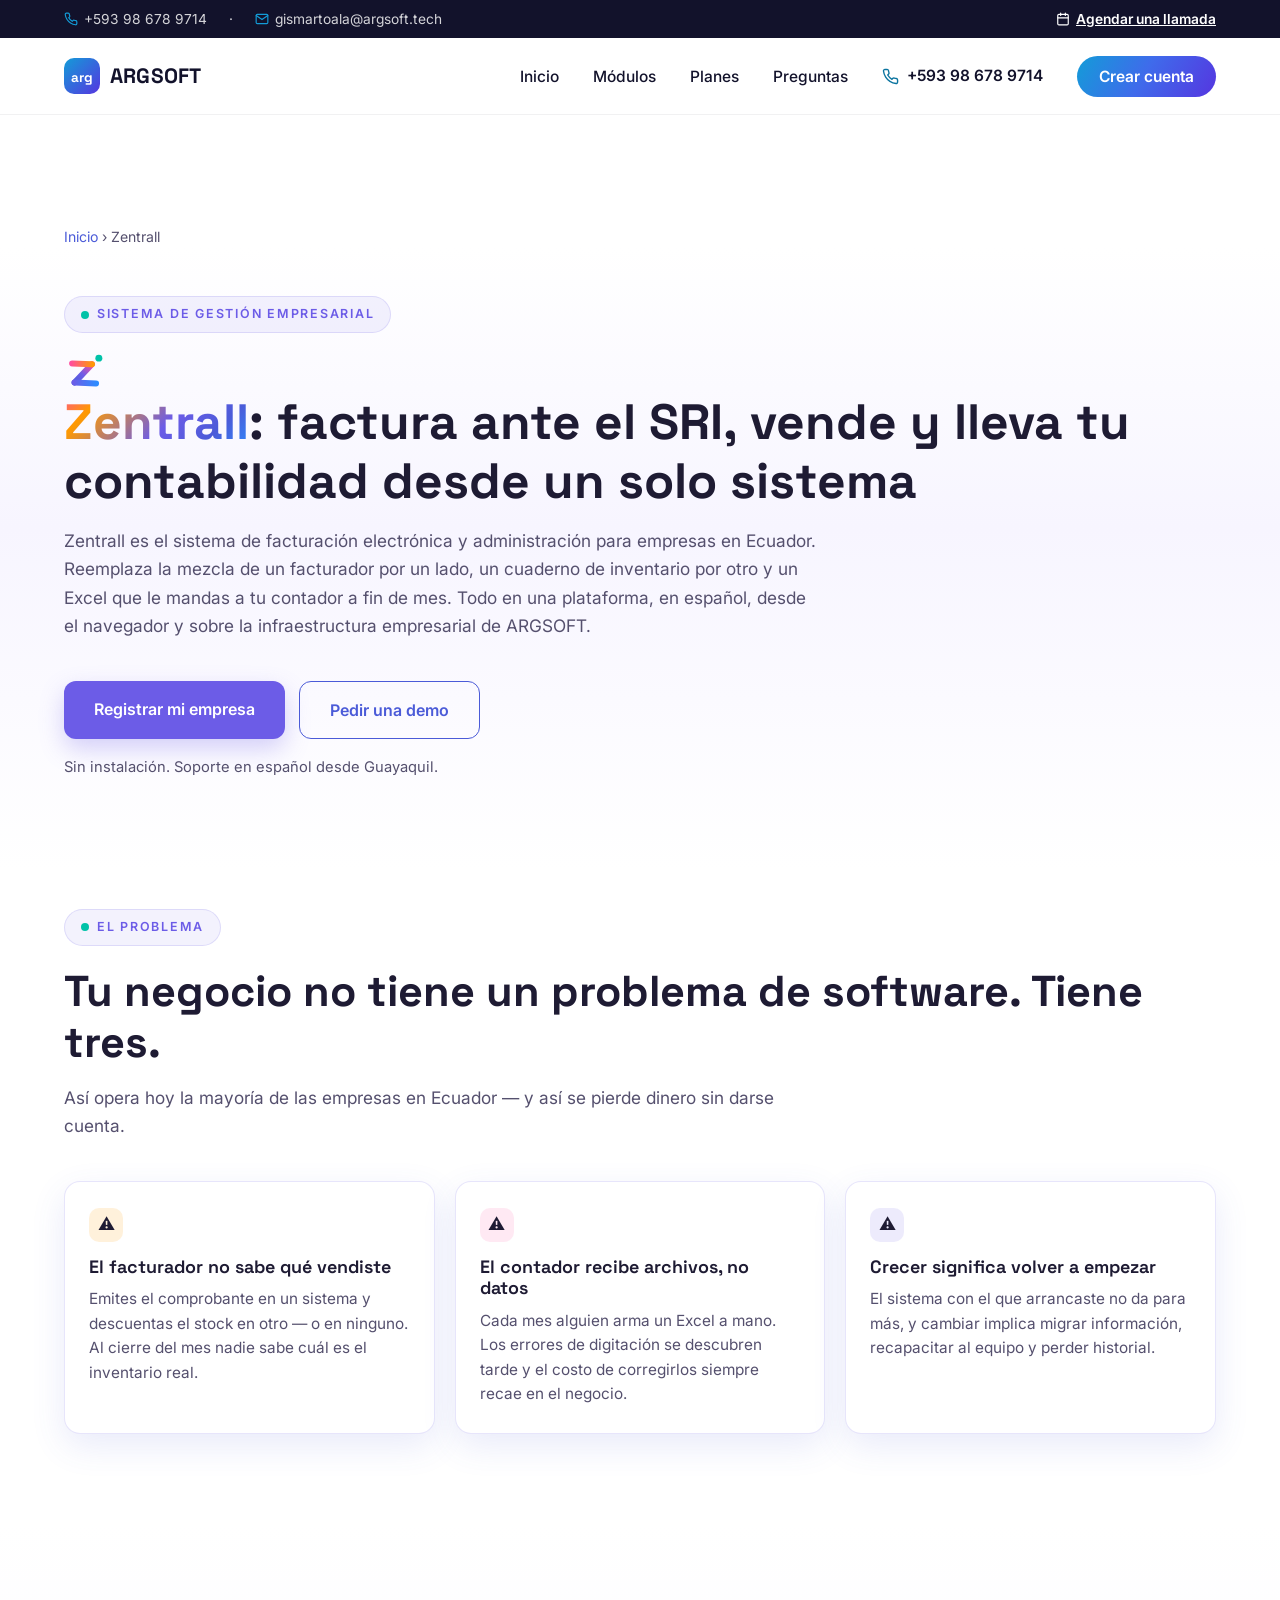
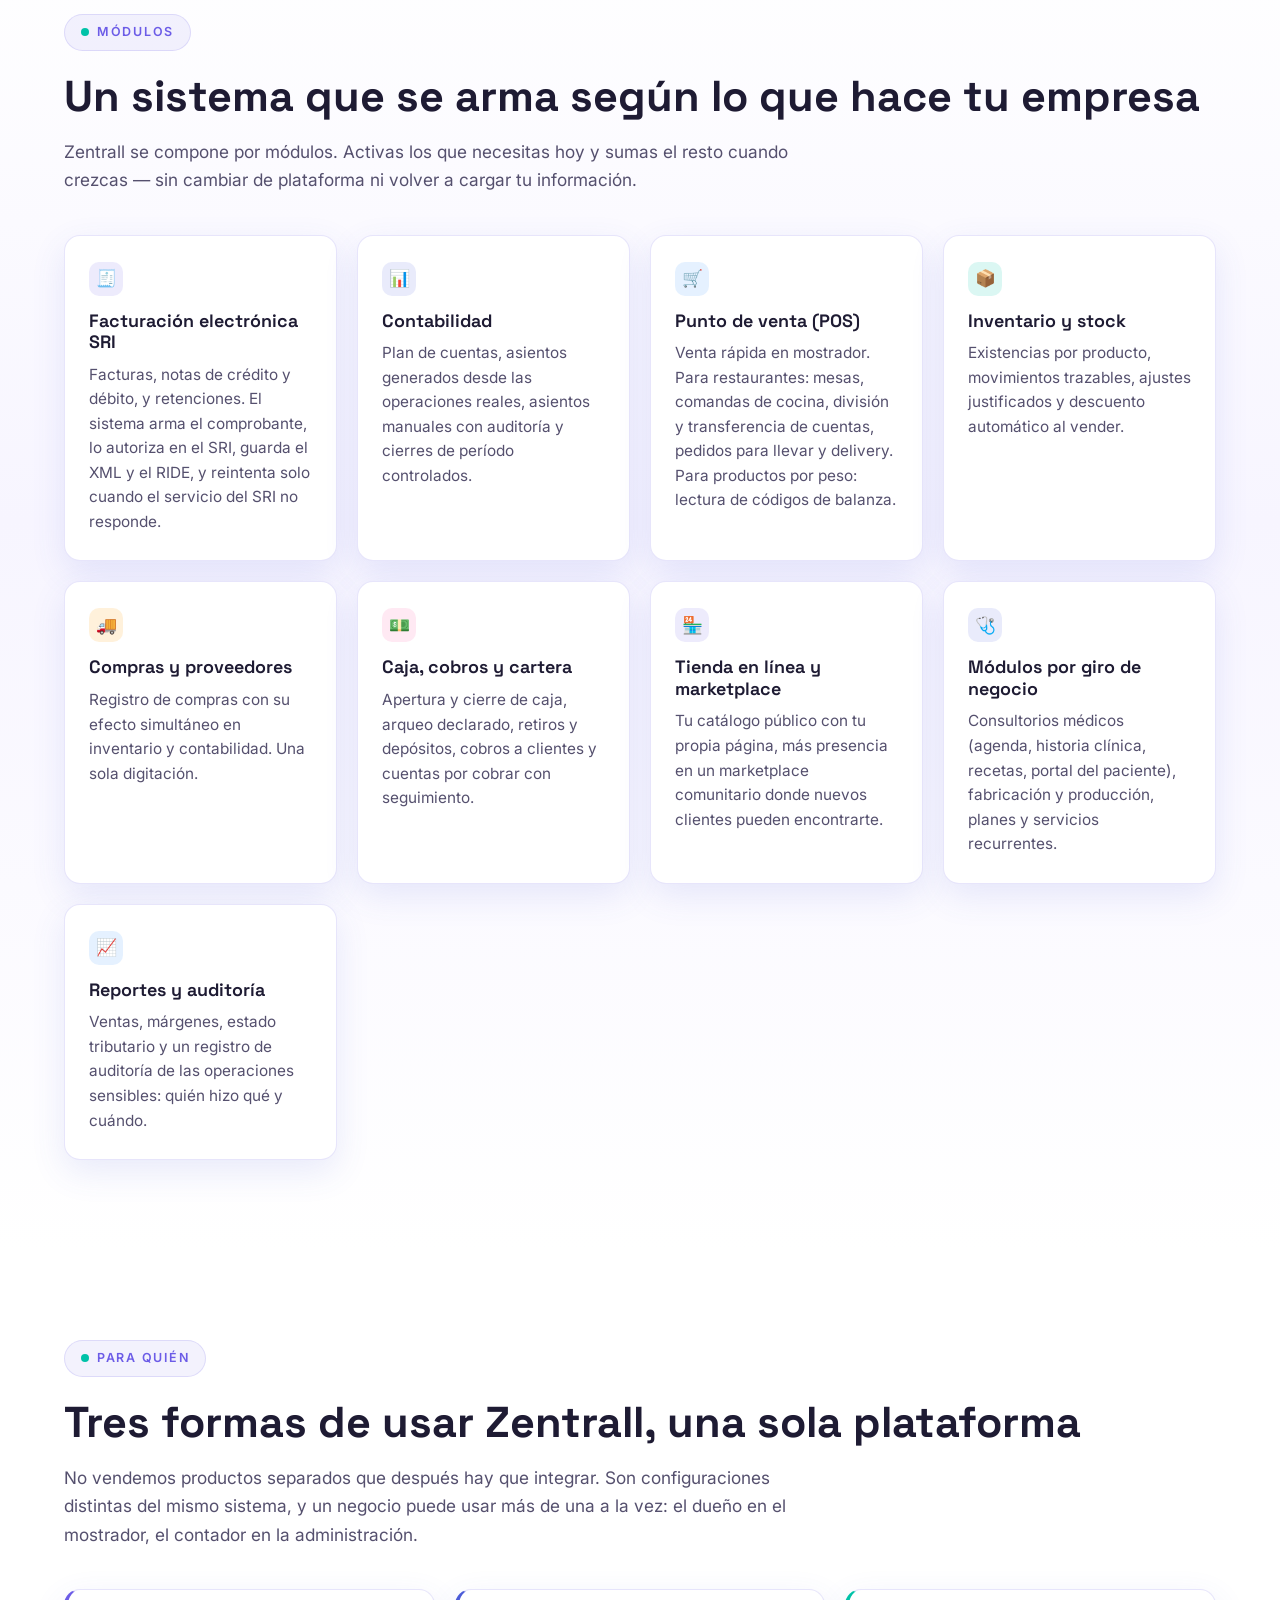
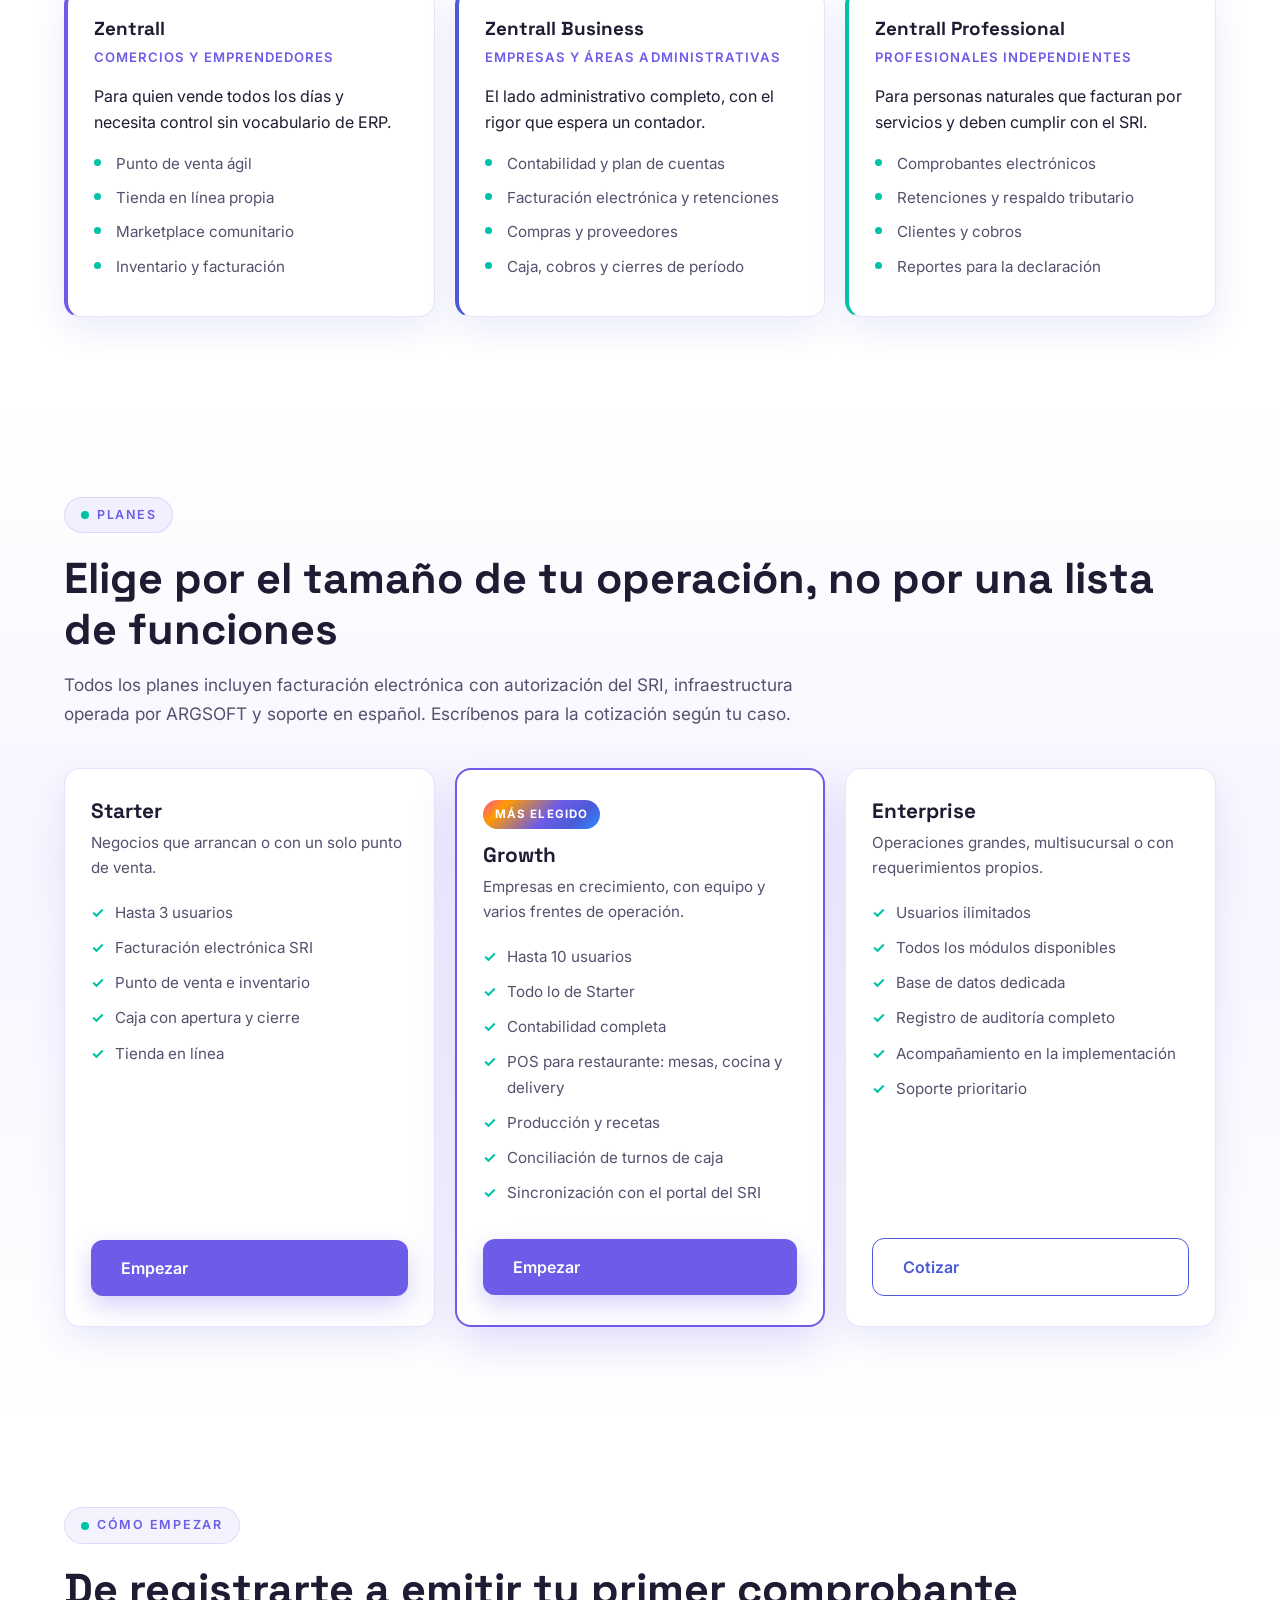
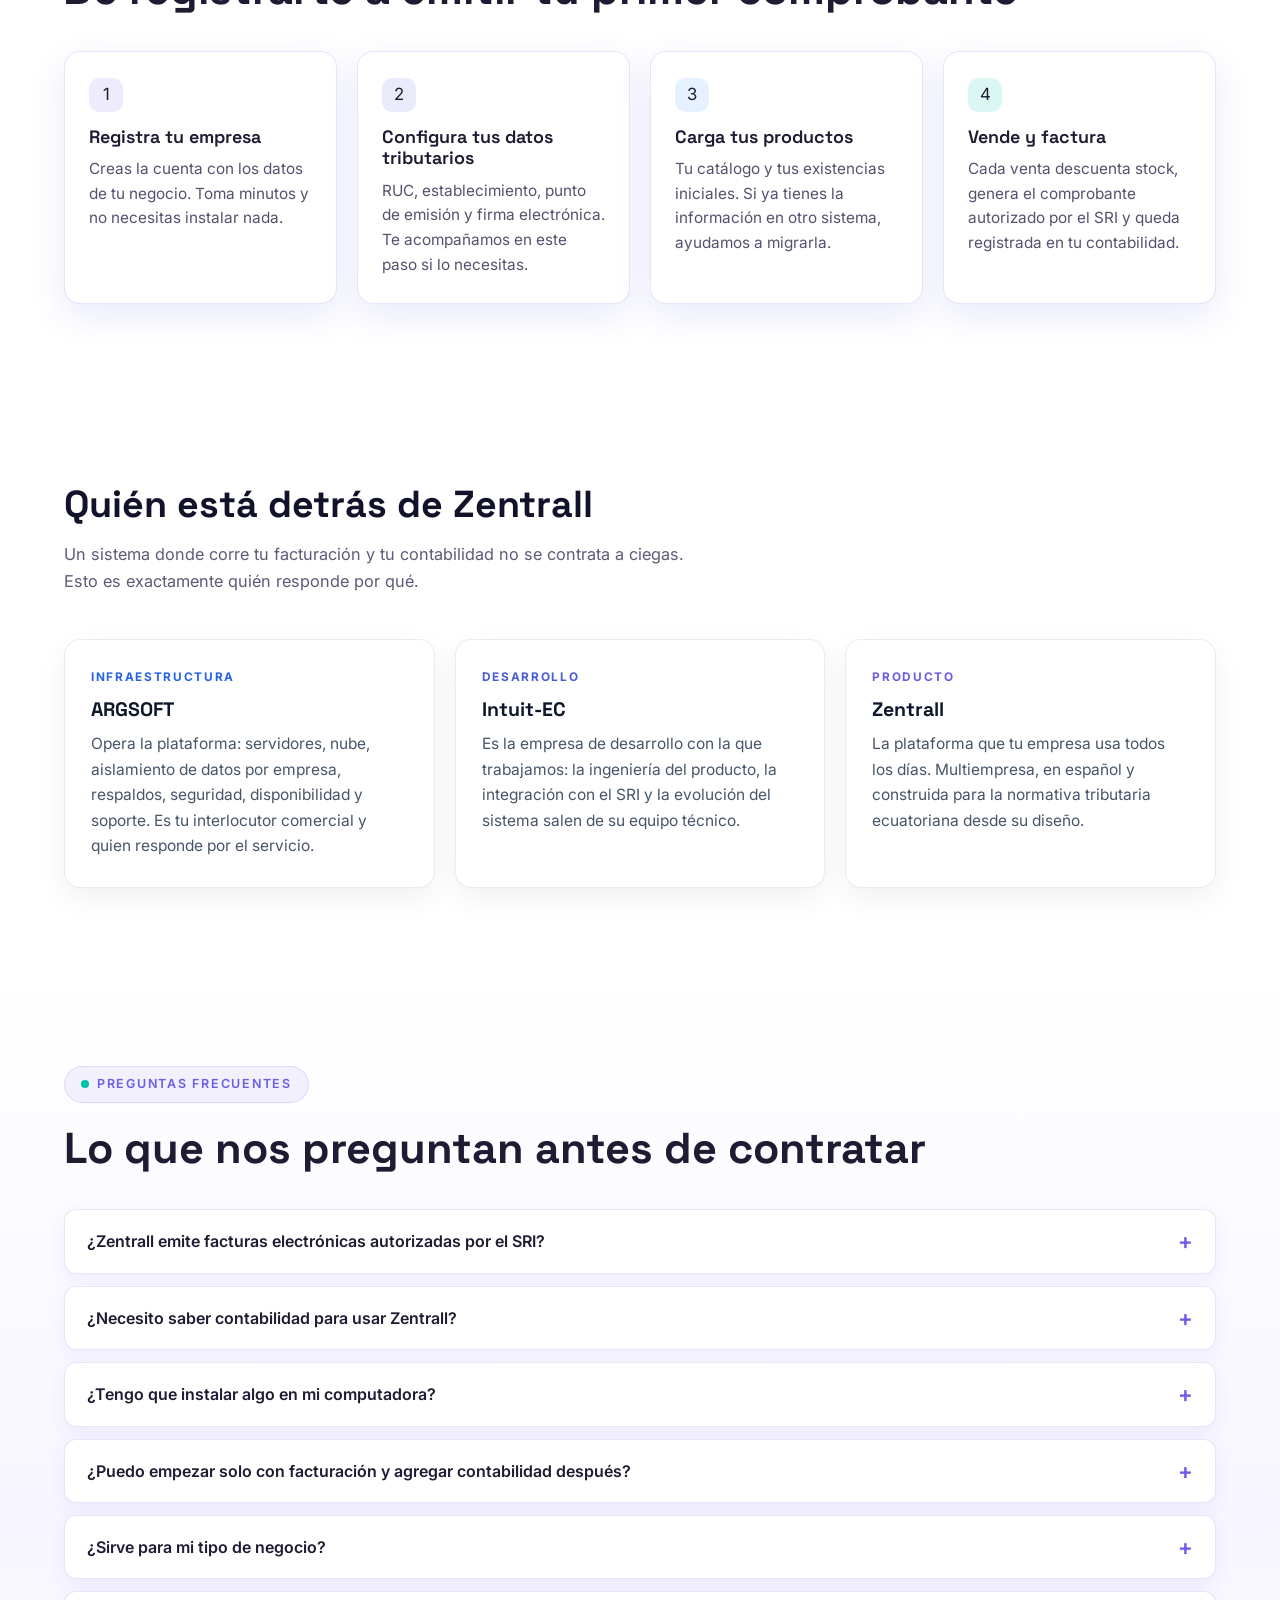
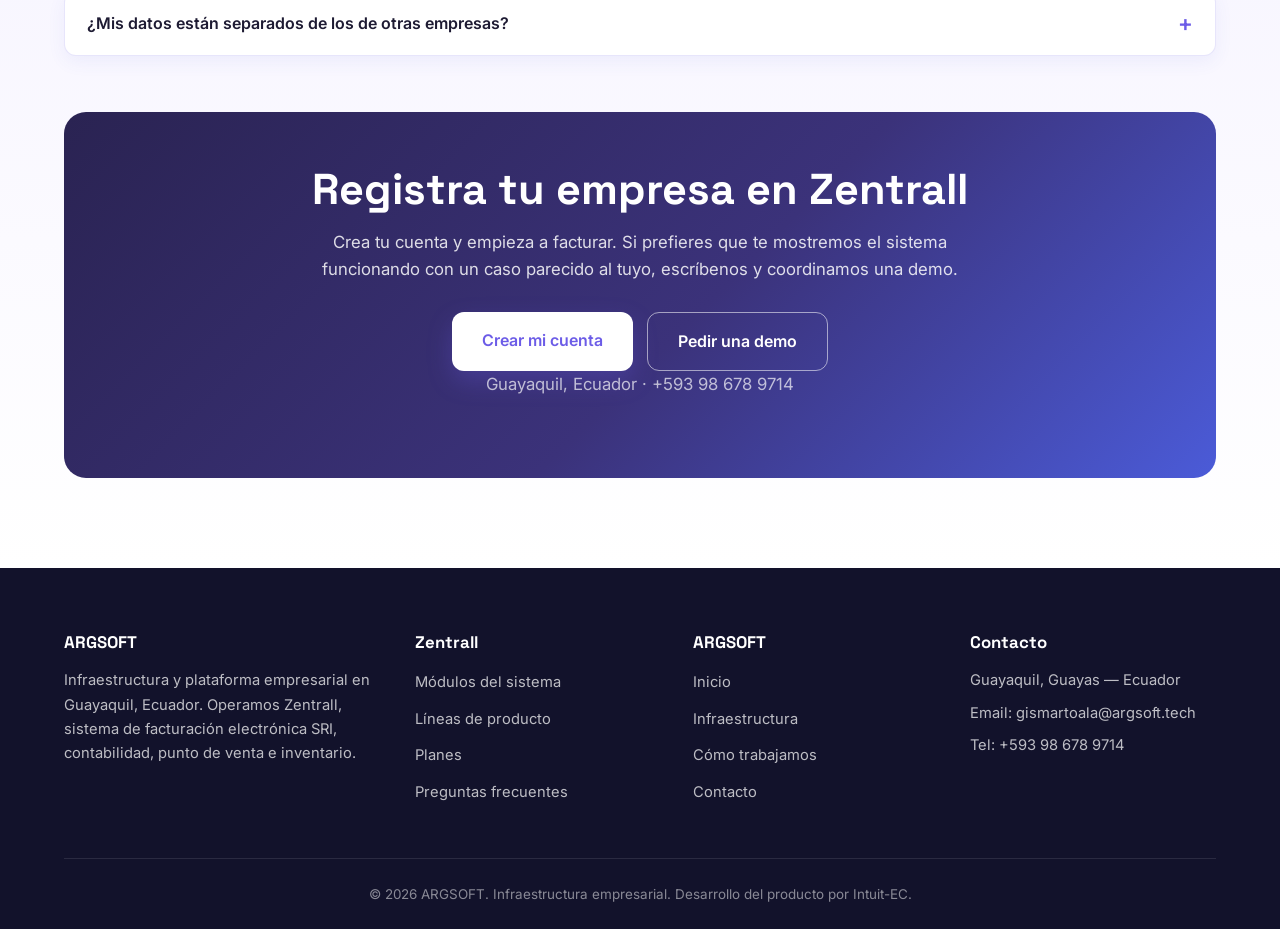
==== commit 1067acce: "Mejorar imágenes de Zentrall, agregar textura, isotipo "arg" y detalle visual - Las capturas de Zent" ====
--- a/zentrall/index.html
+++ b/zentrall/index.html
@@ -164,6 +164,16 @@
   <header class="header">
     <div class="container">
       <a href="../" class="logo">
+        <svg class="logo-mark" viewBox="0 0 36 36" fill="none" aria-hidden="true">
+          <defs>
+            <linearGradient id="logoGrad" x1="0" y1="0" x2="36" y2="36" gradientUnits="userSpaceOnUse">
+              <stop offset="0" stop-color="#139cd8" />
+              <stop offset="1" stop-color="#5536e0" />
+            </linearGradient>
+          </defs>
+          <rect width="36" height="36" rx="10" fill="url(#logoGrad)" />
+          <text x="18" y="23.5" text-anchor="middle" font-size="13.5" letter-spacing="-0.3" fill="#ffffff">arg</text>
+        </svg>
         <span class="logo-text">ARGSOFT</span>
       </a>
 
--- a/css/style.css
+++ b/css/style.css
@@ -190,6 +190,17 @@
   align-items: center;
   gap: 10px;
   text-decoration: none;
+}
+
+.logo-mark {
+  width: 36px;
+  height: 36px;
+  flex-shrink: 0;
+}
+
+.logo-mark text {
+  font-family: 'Space Grotesk', sans-serif;
+  font-weight: 700;
 }
 
 .logo-text {
@@ -287,7 +298,9 @@
 .hero {
   position: relative;
   padding: 72px 0 90px;
-  background: linear-gradient(180deg, var(--bg-soft) 0%, #ffffff 65%);
+  background:
+    radial-gradient(circle, rgba(85, 54, 224, 0.14) 1px, transparent 1.6px) 0 0 / 28px 28px,
+    linear-gradient(180deg, var(--bg-soft) 0%, #ffffff 65%);
   overflow: hidden;
 }
 
@@ -503,7 +516,9 @@
 }
 
 .section.bg-soft {
-  background: var(--bg-soft);
+  background:
+    radial-gradient(circle, rgba(85, 54, 224, 0.1) 1px, transparent 1.6px) 0 0 / 28px 28px,
+    var(--bg-soft);
 }
 
 .section-eyebrow {
@@ -544,7 +559,7 @@
   position: relative;
   border-radius: var(--radio);
   overflow: hidden;
-  aspect-ratio: 4 / 5;
+  aspect-ratio: 1 / 1;
   text-decoration: none;
   box-shadow: var(--sombra-suave);
 }
@@ -559,18 +574,27 @@
   transition: transform 0.4s ease;
 }
 
-.capability-card img.top {
-  object-position: top;
-}
-
-/* Tarjeta sin foto real disponible: panel de color con el icono como
-   protagonista, en vez de forzar una imagen que no representa el servicio. */
+/* Tarjeta sin foto real disponible: ilustración propia de nube y
+   servidores sobre el degradado, en vez de forzar una foto que no
+   representa el servicio. */
 .capability-card.tile {
   background: var(--gradiente);
 }
 
+.capability-illustration {
+  position: absolute;
+  inset: 0;
+  width: 100%;
+  height: 100%;
+  transition: transform 0.4s ease;
+}
+
+.capability-card.tile:hover .capability-illustration {
+  transform: scale(1.06);
+}
+
 .capability-card.tile::after {
-  background: linear-gradient(180deg, rgba(18, 18, 43, 0) 0%, rgba(18, 18, 43, 0.3) 100%);
+  background: linear-gradient(180deg, rgba(18, 18, 43, 0) 35%, rgba(18, 18, 43, 0.55) 100%);
 }
 
 .capability-card.tile .capability-icon {
@@ -800,10 +824,44 @@
 .org-rol {
   background: #ffffff;
   border: 1px solid var(--linea);
+  border-top: 3px solid transparent;
   border-radius: var(--radio);
   padding: 30px 26px;
   box-shadow: var(--sombra-suave);
 }
+
+.org-rol:nth-child(1) { border-top-color: var(--celeste); }
+.org-rol:nth-child(2) { border-top-color: var(--morado); }
+.org-rol:nth-child(3) { border-top-color: #c23b84; }
+
+.org-rol-icon {
+  width: 42px;
+  height: 42px;
+  border-radius: 11px;
+  display: grid;
+  place-items: center;
+  margin-bottom: 18px;
+}
+
+.org-rol-icon svg {
+  width: 20px;
+  height: 20px;
+  stroke-width: 2;
+  stroke-linecap: round;
+  stroke-linejoin: round;
+  fill: none;
+}
+
+.org-rol-icon img {
+  width: 20px;
+  height: 20px;
+}
+
+.org-rol:nth-child(1) .org-rol-icon { background: var(--celeste-pale); }
+.org-rol:nth-child(1) .org-rol-icon svg { stroke: var(--celeste-deep); }
+.org-rol:nth-child(2) .org-rol-icon { background: var(--morado-pale); }
+.org-rol:nth-child(2) .org-rol-icon svg { stroke: var(--morado-deep); }
+.org-rol:nth-child(3) .org-rol-icon { background: #fce8f1; }
 
 .org-rol-tag {
   display: block;
@@ -1016,7 +1074,9 @@
    ========================================================================== */
 
 .contact-section {
-  background: var(--bg-soft);
+  background:
+    radial-gradient(circle, rgba(85, 54, 224, 0.1) 1px, transparent 1.6px) 0 0 / 28px 28px,
+    var(--bg-soft);
 }
 
 .contact-content {
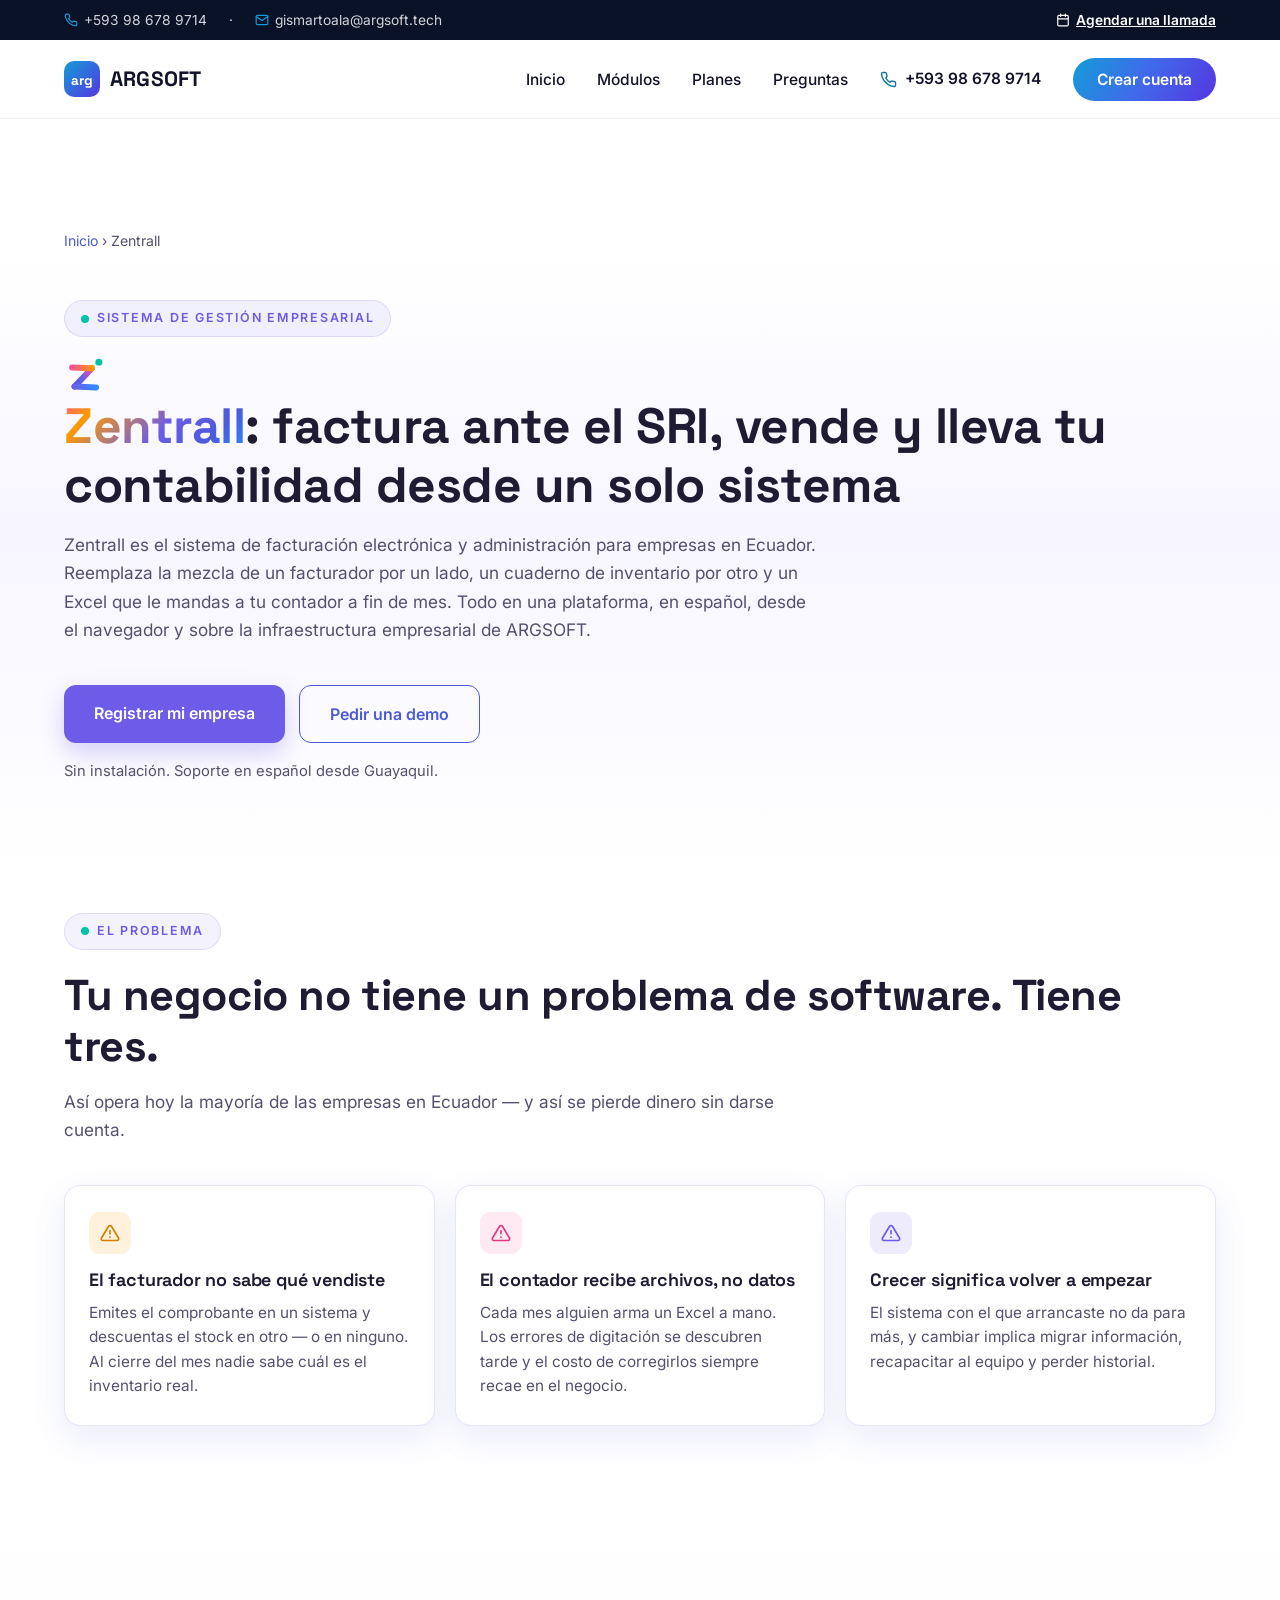
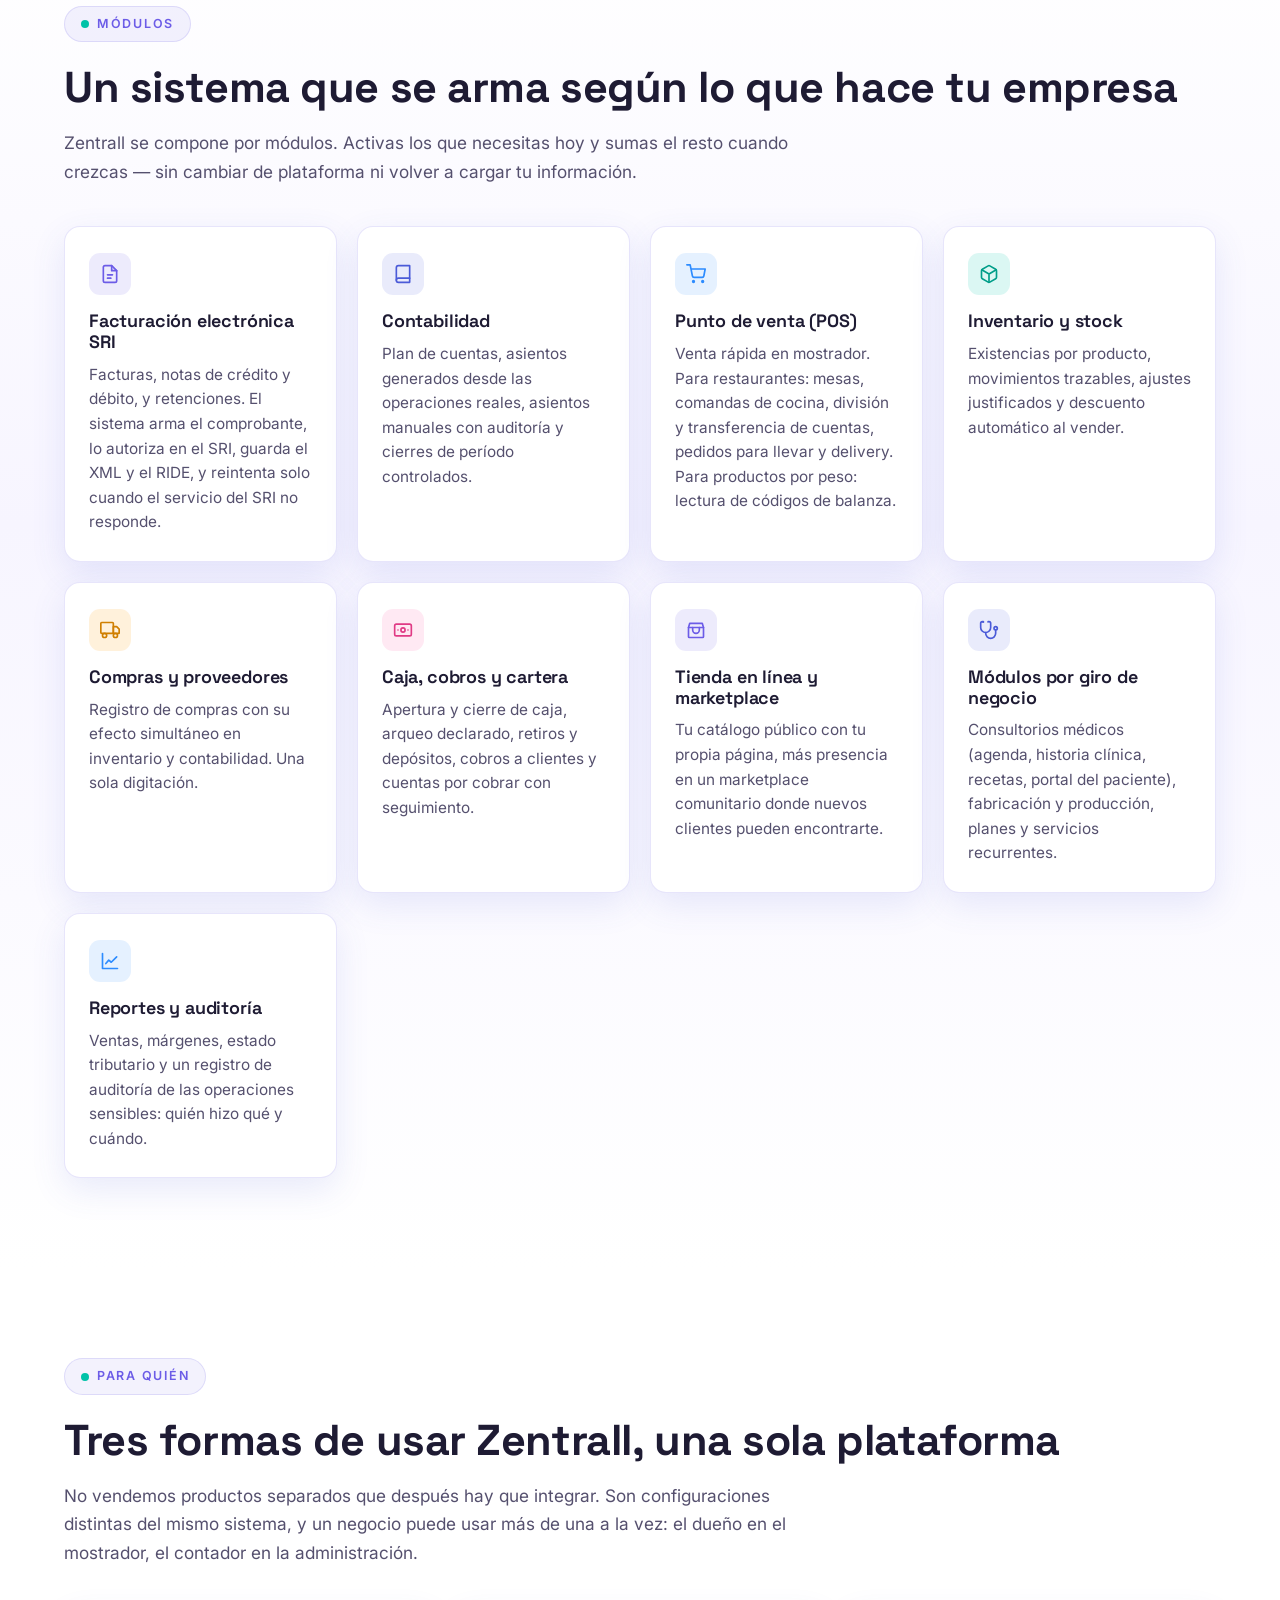
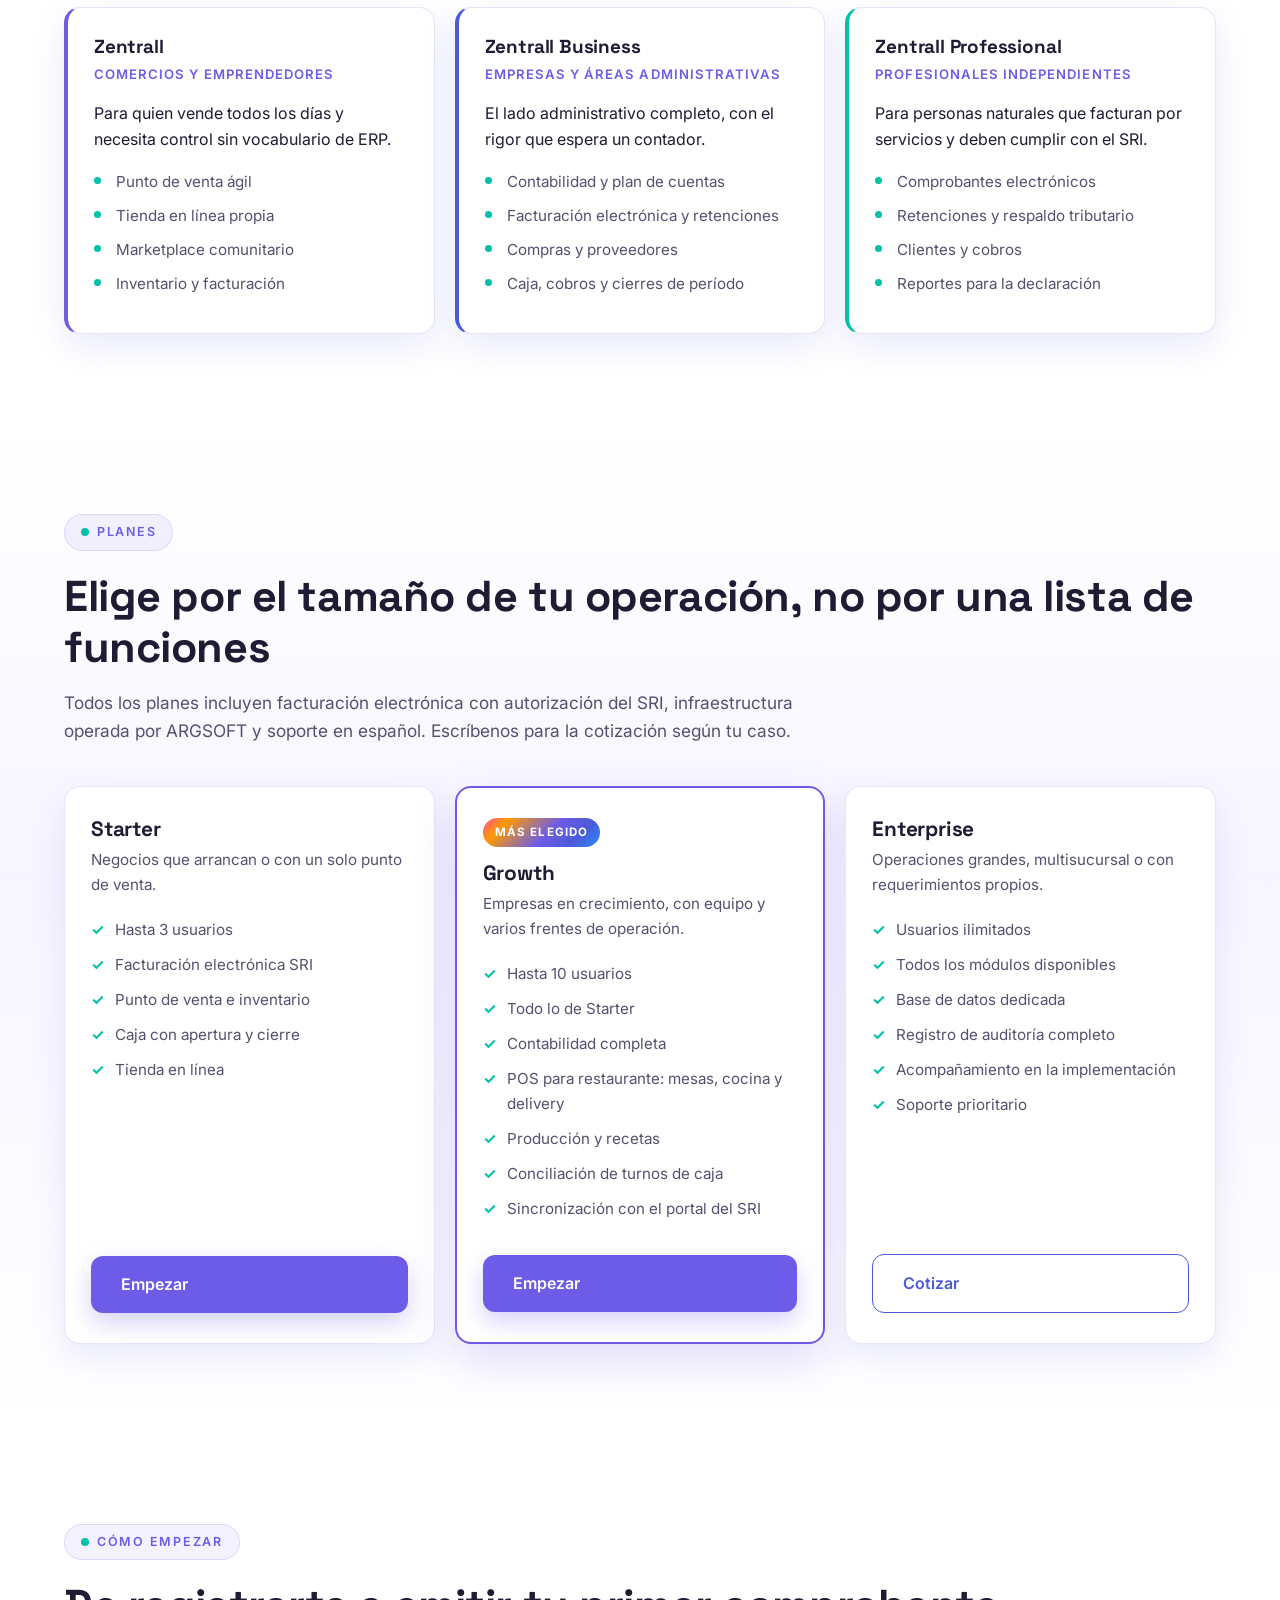
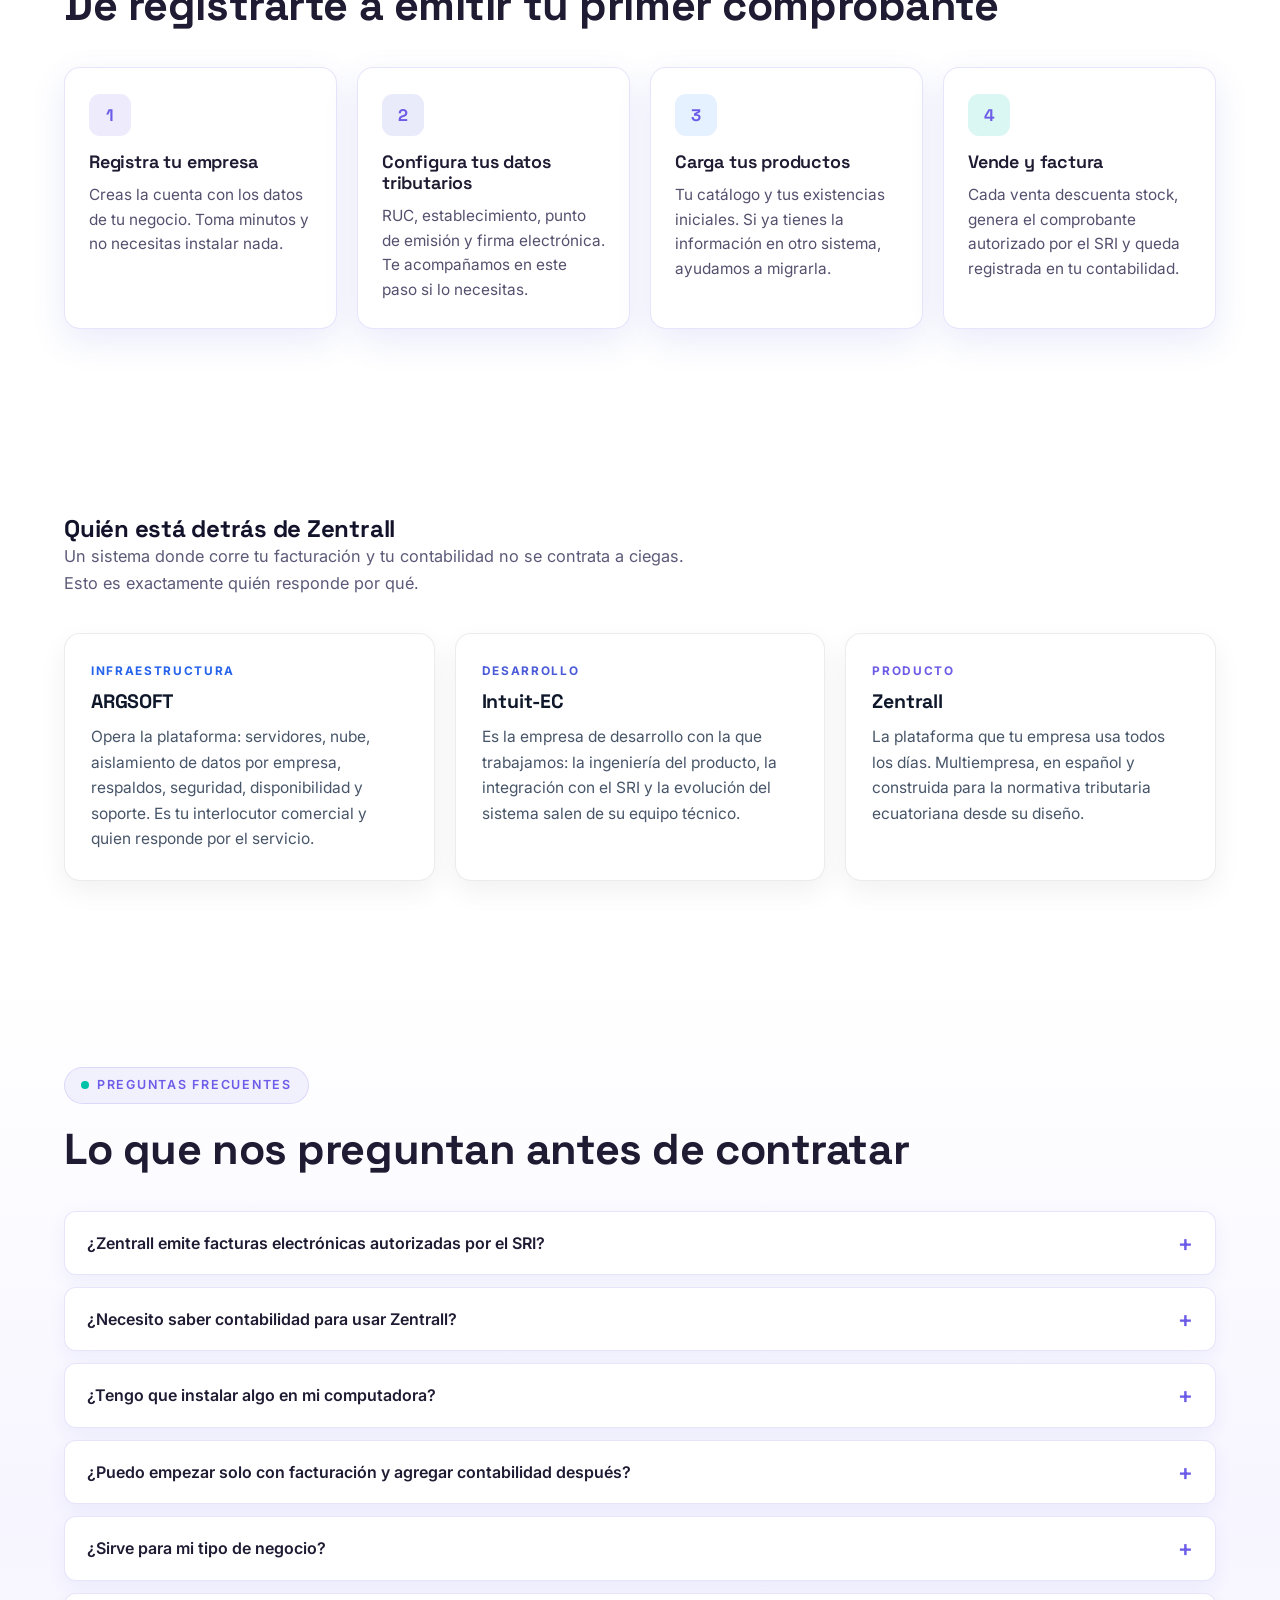
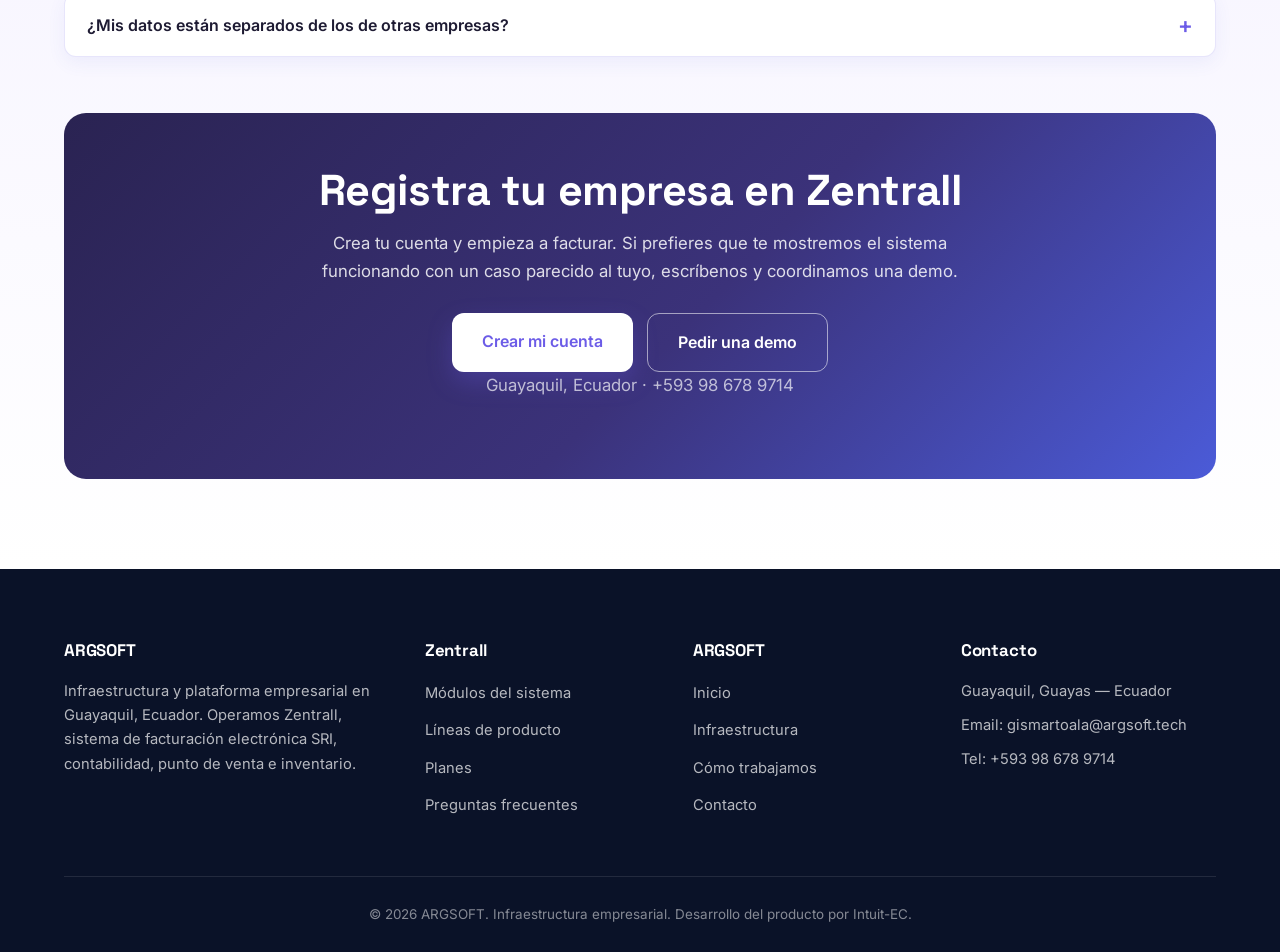
==== commit 0ffa4e12: "Rediseño UI/UX corporativo con más interacción, según referencia de diseño Se adapta el lenguaje vis" ====
--- a/zentrall/index.html
+++ b/zentrall/index.html
@@ -29,8 +29,8 @@
 
   <link rel="preconnect" href="https://fonts.googleapis.com" />
   <link rel="preconnect" href="https://fonts.gstatic.com" crossorigin />
-  <link rel="stylesheet" href="../css/style.css?v=2" />
-  <link rel="stylesheet" href="../css/zentrall.css?v=2" />
+  <link rel="stylesheet" href="../css/style.css?v=3" />
+  <link rel="stylesheet" href="../css/zentrall.css?v=3" />
   <link href="https://fonts.googleapis.com/css2?family=Inter:wght@400;500;600;700&family=Space+Grotesk:wght@500;600;700&display=swap" rel="stylesheet" />
 
   <script type="application/ld+json">
@@ -243,17 +243,17 @@
 
         <div class="z-grid">
           <article class="z-card">
-            <div class="z-dot z-dot-naranja">⚠️</div>
+            <div class="z-dot z-dot-naranja"><svg viewBox="0 0 24 24"><path d="M10.3 3.9 1.8 18a2 2 0 0 0 1.7 3h17a2 2 0 0 0 1.7-3L13.7 3.9a2 2 0 0 0-3.4 0z"/><path d="M12 9v4M12 17h.01"/></svg></div>
             <h3>El facturador no sabe qué vendiste</h3>
             <p>Emites el comprobante en un sistema y descuentas el stock en otro — o en ninguno. Al cierre del mes nadie sabe cuál es el inventario real.</p>
           </article>
           <article class="z-card">
-            <div class="z-dot z-dot-rosa">⚠️</div>
+            <div class="z-dot z-dot-rosa"><svg viewBox="0 0 24 24"><path d="M10.3 3.9 1.8 18a2 2 0 0 0 1.7 3h17a2 2 0 0 0 1.7-3L13.7 3.9a2 2 0 0 0-3.4 0z"/><path d="M12 9v4M12 17h.01"/></svg></div>
             <h3>El contador recibe archivos, no datos</h3>
             <p>Cada mes alguien arma un Excel a mano. Los errores de digitación se descubren tarde y el costo de corregirlos siempre recae en el negocio.</p>
           </article>
           <article class="z-card">
-            <div class="z-dot z-dot-violeta">⚠️</div>
+            <div class="z-dot z-dot-violeta"><svg viewBox="0 0 24 24"><path d="M10.3 3.9 1.8 18a2 2 0 0 0 1.7 3h17a2 2 0 0 0 1.7-3L13.7 3.9a2 2 0 0 0-3.4 0z"/><path d="M12 9v4M12 17h.01"/></svg></div>
             <h3>Crecer significa volver a empezar</h3>
             <p>El sistema con el que arrancaste no da para más, y cambiar implica migrar información, recapacitar al equipo y perder historial.</p>
           </article>
@@ -273,47 +273,47 @@
 
         <div class="z-grid">
           <article class="z-card">
-            <div class="z-dot z-dot-violeta">🧾</div>
+            <div class="z-dot z-dot-violeta"><svg viewBox="0 0 24 24"><path d="M14 2H6a2 2 0 0 0-2 2v16a2 2 0 0 0 2 2h12a2 2 0 0 0 2-2V8z"/><path d="M14 2v6h6M9 13h6M9 17h4"/></svg></div>
             <h3>Facturación electrónica SRI</h3>
             <p>Facturas, notas de crédito y débito, y retenciones. El sistema arma el comprobante, lo autoriza en el SRI, guarda el XML y el RIDE, y reintenta solo cuando el servicio del SRI no responde.</p>
           </article>
           <article class="z-card">
-            <div class="z-dot z-dot-indigo">📊</div>
+            <div class="z-dot z-dot-indigo"><svg viewBox="0 0 24 24"><path d="M4 19.5A2.5 2.5 0 0 1 6.5 17H20"/><path d="M6.5 2H20v20H6.5A2.5 2.5 0 0 1 4 19.5v-15A2.5 2.5 0 0 1 6.5 2z"/></svg></div>
             <h3>Contabilidad</h3>
             <p>Plan de cuentas, asientos generados desde las operaciones reales, asientos manuales con auditoría y cierres de período controlados.</p>
           </article>
           <article class="z-card">
-            <div class="z-dot z-dot-azul">🛒</div>
+            <div class="z-dot z-dot-azul"><svg viewBox="0 0 24 24"><circle cx="9" cy="21" r="1"/><circle cx="20" cy="21" r="1"/><path d="M1 1h4l2.7 13.4a2 2 0 0 0 2 1.6h9.7a2 2 0 0 0 2-1.6L23 6H6"/></svg></div>
             <h3>Punto de venta (POS)</h3>
             <p>Venta rápida en mostrador. Para restaurantes: mesas, comandas de cocina, división y transferencia de cuentas, pedidos para llevar y delivery. Para productos por peso: lectura de códigos de balanza.</p>
           </article>
           <article class="z-card">
-            <div class="z-dot z-dot-turquesa">📦</div>
+            <div class="z-dot z-dot-turquesa"><svg viewBox="0 0 24 24"><path d="M21 16V8a2 2 0 0 0-1-1.73l-7-4a2 2 0 0 0-2 0l-7 4A2 2 0 0 0 3 8v8a2 2 0 0 0 1 1.73l7 4a2 2 0 0 0 2 0l7-4A2 2 0 0 0 21 16z"/><path d="M3.3 7L12 12l8.7-5M12 22V12"/></svg></div>
             <h3>Inventario y stock</h3>
             <p>Existencias por producto, movimientos trazables, ajustes justificados y descuento automático al vender.</p>
           </article>
           <article class="z-card">
-            <div class="z-dot z-dot-naranja">🚚</div>
+            <div class="z-dot z-dot-naranja"><svg viewBox="0 0 24 24"><rect x="1" y="3" width="15" height="13" rx="1"/><path d="M16 8h4l3 3v5h-7V8z"/><circle cx="5.5" cy="18.5" r="2.5"/><circle cx="18.5" cy="18.5" r="2.5"/></svg></div>
             <h3>Compras y proveedores</h3>
             <p>Registro de compras con su efecto simultáneo en inventario y contabilidad. Una sola digitación.</p>
           </article>
           <article class="z-card">
-            <div class="z-dot z-dot-rosa">💵</div>
+            <div class="z-dot z-dot-rosa"><svg viewBox="0 0 24 24"><rect x="2" y="5" width="20" height="14" rx="2"/><circle cx="12" cy="12" r="2.5"/><path d="M6 12h.01M18 12h.01"/></svg></div>
             <h3>Caja, cobros y cartera</h3>
             <p>Apertura y cierre de caja, arqueo declarado, retiros y depósitos, cobros a clientes y cuentas por cobrar con seguimiento.</p>
           </article>
           <article class="z-card">
-            <div class="z-dot z-dot-violeta">🏪</div>
+            <div class="z-dot z-dot-violeta"><svg viewBox="0 0 24 24"><path d="M3 9l1.5-5h15L21 9"/><path d="M3 9h18v11a1 1 0 0 1-1 1H4a1 1 0 0 1-1-1V9z"/><path d="M8 9v3a4 4 0 0 0 8 0V9"/></svg></div>
             <h3>Tienda en línea y marketplace</h3>
             <p>Tu catálogo público con tu propia página, más presencia en un marketplace comunitario donde nuevos clientes pueden encontrarte.</p>
           </article>
           <article class="z-card">
-            <div class="z-dot z-dot-indigo">🩺</div>
+            <div class="z-dot z-dot-indigo"><svg viewBox="0 0 24 24"><path d="M4.8 2.3A.3.3 0 1 0 5 2H4a2 2 0 0 0-2 2v5a6 6 0 0 0 6 6 6 6 0 0 0 6-6V4a2 2 0 0 0-2-2h-1a.2.2 0 1 0 .2.3"/><path d="M8 15v1a6 6 0 0 0 12 0v-4"/><circle cx="20" cy="10" r="2"/></svg></div>
             <h3>Módulos por giro de negocio</h3>
             <p>Consultorios médicos (agenda, historia clínica, recetas, portal del paciente), fabricación y producción, planes y servicios recurrentes.</p>
           </article>
           <article class="z-card">
-            <div class="z-dot z-dot-azul">📈</div>
+            <div class="z-dot z-dot-azul"><svg viewBox="0 0 24 24"><path d="M3 3v18h18"/><path d="M7 15l3.5-4 3 2.5L20 7"/></svg></div>
             <h3>Reportes y auditoría</h3>
             <p>Ventas, márgenes, estado tributario y un registro de auditoría de las operaciones sensibles: quién hizo qué y cuándo.</p>
           </article>
@@ -576,7 +576,7 @@
     </div>
   </footer>
 
-  <script src="../js/main.js" defer></script>
+  <script src="../js/main.js?v=3" defer></script>
 </body>
 
 </html>
--- a/css/style.css
+++ b/css/style.css
@@ -1,14 +1,17 @@
 /* ==========================================================================
    ARGSOFT — sistema visual corporativo
-   Paleta: blanco + celeste + morado azulado. Deliberadamente distinta de la
-   paleta de Zentrall (ver css/zentrall.css) para que el producto se lea
-   como algo que ARGSOFT opera, no como la misma marca repetida.
+   Blanco + celeste + morado azulado, con secciones oscuras de contraste.
+   Deliberadamente distinto de la paleta de Zentrall (css/zentrall.css) para
+   que el producto se lea como algo que ARGSOFT opera, no como la misma marca.
    ========================================================================== */
 
 :root {
   --bg: #ffffff;
-  --bg-soft: #f2f6ff;
+  --bg-soft: #f4f7fe;
   --bg-soft-strong: #e9eefc;
+
+  --navy: #0a1228;
+  --navy-2: #121c3d;
 
   --ink: #12122b;
   --ink-soft: #5c5a78;
@@ -30,6 +33,7 @@
 
   --sombra: 0 16px 40px rgba(31, 41, 103, 0.1);
   --sombra-suave: 0 8px 22px rgba(31, 41, 103, 0.07);
+  --sombra-alta: 0 26px 60px rgba(31, 41, 103, 0.16);
   --radio: 18px;
   --radio-chico: 12px;
 }
@@ -62,7 +66,8 @@
 h1, h2, h3, h4 {
   font-family: 'Space Grotesk', 'Inter', sans-serif;
   color: var(--ink);
-  line-height: 1.2;
+  line-height: 1.16;
+  letter-spacing: -0.01em;
 }
 
 a {
@@ -77,6 +82,12 @@
 
 .main-content {
   overflow: hidden;
+}
+
+:focus-visible {
+  outline: 3px solid var(--celeste);
+  outline-offset: 3px;
+  border-radius: 4px;
 }
 
 /* ---------- Barra de progreso de scroll ---------- */
@@ -108,6 +119,129 @@
     transform: none;
     transition: none;
   }
+
+  html {
+    scroll-behavior: auto;
+  }
+}
+
+/* ==========================================================================
+   Tipografía de sección: eyebrow "//", titular a dos tonos, marca de agua
+   ========================================================================== */
+
+.eyebrow {
+  display: inline-flex;
+  align-items: center;
+  gap: 10px;
+  font-size: 0.92rem;
+  font-weight: 600;
+  color: var(--ink);
+  margin-bottom: 16px;
+}
+
+.eyebrow::before {
+  content: "//";
+  color: var(--morado);
+  font-weight: 800;
+  letter-spacing: -1px;
+}
+
+.eyebrow--light {
+  color: rgba(255, 255, 255, 0.82);
+}
+
+.eyebrow--light::before {
+  color: var(--celeste);
+}
+
+.accent {
+  color: var(--morado);
+}
+
+.accent--light {
+  color: #6ec6f5;
+}
+
+.section-head {
+  position: relative;
+  margin-bottom: 48px;
+}
+
+.section-head.centrado {
+  text-align: center;
+}
+
+.section-head.centrado .eyebrow {
+  justify-content: center;
+}
+
+.section-head.centrado .section-subtitle {
+  margin-left: auto;
+  margin-right: auto;
+}
+
+.section-head > * {
+  position: relative;
+  z-index: 1;
+}
+
+/* Marca de agua: el nombre de la sección en contorno, detrás del titular. */
+.watermark {
+  position: absolute;
+  top: -42px;
+  left: -4px;
+  z-index: 0;
+  font-family: 'Space Grotesk', sans-serif;
+  font-weight: 700;
+  font-size: clamp(3.4rem, 8.5vw, 7rem);
+  line-height: 1;
+  letter-spacing: -0.03em;
+  color: transparent;
+  -webkit-text-stroke: 1.4px rgba(18, 18, 43, 0.09);
+  white-space: nowrap;
+  pointer-events: none;
+  user-select: none;
+}
+
+.section-head.centrado .watermark {
+  left: 50%;
+  transform: translateX(-50%);
+}
+
+.watermark--light {
+  -webkit-text-stroke-color: rgba(255, 255, 255, 0.1);
+}
+
+.section-head h2 {
+  font-size: clamp(1.85rem, 3.3vw, 2.6rem);
+  margin-bottom: 14px;
+  max-width: 660px;
+}
+
+.section-head.centrado h2 {
+  margin-left: auto;
+  margin-right: auto;
+}
+
+.section-subtitle {
+  font-size: 1.02rem;
+  color: var(--ink-soft);
+  max-width: 620px;
+  margin-bottom: 0;
+}
+
+/* Encabezado con acción a la derecha (patrón del diseño de referencia) */
+.section-head.con-accion {
+  display: flex;
+  align-items: flex-end;
+  justify-content: space-between;
+  gap: 32px;
+  flex-wrap: wrap;
+}
+
+.section-head.con-accion .section-head-texto {
+  position: relative;
+  z-index: 1;
 }
 
 /* ==========================================================================
@@ -115,7 +249,7 @@
    ========================================================================== */
 
 .topbar {
-  background: var(--ink);
+  background: var(--navy);
   color: rgba(255, 255, 255, 0.82);
   font-size: 0.86rem;
 }
@@ -125,7 +259,7 @@
   align-items: center;
   justify-content: space-between;
   gap: 16px;
-  height: 38px;
+  height: 40px;
 }
 
 .topbar-contacts {
@@ -173,16 +307,21 @@
   position: sticky;
   top: 0;
   z-index: 999;
-  background: rgba(255, 255, 255, 0.92);
-  backdrop-filter: blur(10px);
+  background: rgba(255, 255, 255, 0.94);
+  backdrop-filter: blur(12px);
   border-bottom: 1px solid var(--linea-suave);
+  transition: box-shadow 0.25s ease;
+}
+
+.header.scrolled {
+  box-shadow: 0 8px 28px rgba(18, 18, 43, 0.09);
 }
 
 .header .container {
   display: flex;
   align-items: center;
   justify-content: space-between;
-  height: 76px;
+  height: 78px;
 }
 
 .logo {
@@ -214,7 +353,7 @@
 .nav ul {
   display: flex;
   align-items: center;
-  gap: 34px;
+  gap: 32px;
   list-style: none;
 }
 
@@ -223,7 +362,24 @@
   text-decoration: none;
   font-size: 0.97rem;
   font-weight: 500;
+  position: relative;
   transition: color 0.2s ease;
+}
+
+.nav > ul > li > a:not(.btn-nav):not(.nav-phone)::after {
+  content: "";
+  position: absolute;
+  left: 0;
+  bottom: -6px;
+  width: 0;
+  height: 2px;
+  border-radius: 2px;
+  background: var(--gradiente);
+  transition: width 0.25s ease;
+}
+
+.nav > ul > li > a:not(.btn-nav):not(.nav-phone):hover::after {
+  width: 100%;
 }
 
 .nav a:hover {
@@ -247,7 +403,7 @@
 .btn-nav {
   background: var(--gradiente);
   color: #ffffff !important;
-  padding: 11px 22px;
+  padding: 12px 24px;
   border-radius: 999px;
   font-weight: 600 !important;
   transition: transform 0.2s ease, box-shadow 0.2s ease;
@@ -255,7 +411,7 @@
 
 .btn-nav:hover {
   transform: translateY(-2px);
-  box-shadow: 0 10px 22px rgba(85, 54, 224, 0.28);
+  box-shadow: 0 12px 24px rgba(85, 54, 224, 0.32);
 }
 
 .menu-toggle {
@@ -292,88 +448,47 @@
 }
 
 /* ==========================================================================
-   Hero
+   Botones
    ========================================================================== */
-
-.hero {
-  position: relative;
-  padding: 72px 0 90px;
-  background:
-    radial-gradient(circle, rgba(85, 54, 224, 0.14) 1px, transparent 1.6px) 0 0 / 28px 28px,
-    linear-gradient(180deg, var(--bg-soft) 0%, #ffffff 65%);
-  overflow: hidden;
-}
-
-.hero .container {
-  display: grid;
-  grid-template-columns: 1.05fr 0.95fr;
-  gap: 56px;
-  align-items: center;
-}
-
-.hero-eyebrow {
-  display: inline-flex;
-  align-items: center;
-  gap: 8px;
-  font-size: 0.86rem;
-  font-weight: 600;
-  color: var(--morado-deep);
-  background: var(--morado-pale);
-  padding: 7px 16px;
-  border-radius: 999px;
-  margin-bottom: 22px;
-}
-
-.hero-eyebrow svg {
-  width: 15px;
-  height: 15px;
-  stroke: var(--morado);
-}
-
-.hero h1 {
-  font-size: clamp(2.1rem, 3.6vw, 3.1rem);
-  font-weight: 700;
-  margin-bottom: 20px;
-  letter-spacing: -0.01em;
-}
-
-.hero p {
-  font-size: 1.08rem;
-  color: var(--ink-soft);
-  max-width: 540px;
-  margin-bottom: 30px;
-}
-
-.hero-buttons {
-  display: flex;
-  flex-wrap: wrap;
-  gap: 14px;
-  margin-bottom: 30px;
-}
 
 .btn-primary,
 .btn-secondary {
   display: inline-flex;
   align-items: center;
-  gap: 8px;
-  padding: 15px 28px;
-  border-radius: 12px;
+  gap: 10px;
+  padding: 15px 30px;
+  border-radius: 999px;
   font-weight: 600;
   font-size: 1rem;
   text-decoration: none;
-  transition: transform 0.2s ease, box-shadow 0.2s ease, background 0.2s ease;
+  border: none;
+  cursor: pointer;
+  transition: transform 0.2s ease, box-shadow 0.2s ease, background 0.2s ease, color 0.2s ease;
 }
 
 .btn-primary {
   background: var(--gradiente);
   color: #ffffff;
-  box-shadow: 0 14px 30px rgba(85, 54, 224, 0.26);
+  box-shadow: 0 14px 30px rgba(85, 54, 224, 0.28);
 }
 
 .btn-primary:hover {
   transform: translateY(-2px);
-  box-shadow: 0 18px 36px rgba(85, 54, 224, 0.32);
+  box-shadow: 0 20px 38px rgba(85, 54, 224, 0.36);
   color: #ffffff;
+}
+
+.btn-primary svg,
+.btn-secondary svg {
+  width: 17px;
+  height: 17px;
+  flex-shrink: 0;
+  transition: transform 0.2s ease;
+}
+
+.btn-primary:hover svg,
+.btn-secondary:hover svg {
+  transform: translateX(3px);
 }
 
 .btn-secondary {
@@ -389,122 +504,217 @@
 }
 
 .btn-large {
-  padding: 17px 32px;
+  padding: 17px 34px;
   font-size: 1.05rem;
 }
 
+/* Enlace subrayado, el secundario del diseño de referencia */
+.btn-link {
+  display: inline-flex;
+  align-items: center;
+  gap: 8px;
+  font-weight: 600;
+  color: var(--ink);
+  text-decoration: none;
+  border-bottom: 2px solid currentColor;
+  padding-bottom: 3px;
+  transition: color 0.2s ease, gap 0.2s ease;
+}
+
+.btn-link--light {
+  color: #ffffff;
+}
+
+.btn-link:hover {
+  gap: 12px;
+  color: var(--morado);
+}
+
+.btn-link--light:hover {
+  color: #6ec6f5;
+}
+
+/* ==========================================================================
+   Hero oscuro, con foto a sangre a la derecha
+   ========================================================================== */
+
+.hero {
+  position: relative;
+  background:
+    radial-gradient(circle at 18% 22%, rgba(85, 54, 224, 0.4) 0%, transparent 46%),
+    radial-gradient(circle at 60% 85%, rgba(19, 156, 216, 0.26) 0%, transparent 48%),
+    linear-gradient(115deg, #080f20 0%, var(--navy) 44%, #0b1b2e 100%);
+  overflow: hidden;
+  isolation: isolate;
+}
+
+.hero::before {
+  content: "";
+  position: absolute;
+  inset: 0;
+  background-image: radial-gradient(circle, rgba(255, 255, 255, 0.08) 1px, transparent 1.6px);
+  background-size: 30px 30px;
+  pointer-events: none;
+}
+
+.hero-photo {
+  position: absolute;
+  top: 0;
+  right: 0;
+  width: 44%;
+  height: 100%;
+  overflow: hidden;
+}
+
+.hero-photo img {
+  width: 100%;
+  height: 100%;
+  object-fit: cover;
+  object-position: center 18%;
+}
+
+/* El degradado funde la foto con el fondo del hero por su borde izquierdo. */
+.hero-photo::after {
+  content: "";
+  position: absolute;
+  inset: 0;
+  background: linear-gradient(90deg, var(--navy) 0%, rgba(10, 18, 40, 0.82) 22%, rgba(10, 18, 40, 0.1) 62%, transparent 100%);
+}
+
+.hero .container {
+  position: relative;
+  z-index: 2;
+  padding-top: 92px;
+  padding-bottom: 98px;
+}
+
+.hero-text {
+  max-width: 620px;
+}
+
+.hero h1 {
+  color: #ffffff;
+  font-size: clamp(2.2rem, 4.2vw, 3.5rem);
+  font-weight: 700;
+  margin-bottom: 22px;
+}
+
+.hero p {
+  font-size: 1.08rem;
+  color: rgba(255, 255, 255, 0.76);
+  max-width: 540px;
+  margin-bottom: 34px;
+}
+
+.hero-buttons {
+  display: flex;
+  flex-wrap: wrap;
+  align-items: center;
+  gap: 28px;
+  margin-bottom: 44px;
+}
+
+/* Datos de contacto rápidos sobre el fondo oscuro */
 .hero-quickline {
   display: flex;
   flex-wrap: wrap;
-  gap: 26px;
+  gap: 14px;
 }
 
 .hero-quickline a {
   display: inline-flex;
   align-items: center;
-  gap: 9px;
-  color: var(--ink);
+  gap: 10px;
+  color: rgba(255, 255, 255, 0.88);
   text-decoration: none;
   font-weight: 600;
-  font-size: 0.96rem;
+  font-size: 0.95rem;
+  background: rgba(255, 255, 255, 0.07);
+  border: 1px solid rgba(255, 255, 255, 0.14);
+  padding: 11px 20px;
+  border-radius: 999px;
+  transition: background 0.2s ease, border-color 0.2s ease, transform 0.2s ease;
+}
+
+.hero-quickline a:hover {
+  background: rgba(255, 255, 255, 0.13);
+  border-color: rgba(255, 255, 255, 0.3);
+  transform: translateY(-2px);
 }
 
 .hero-quickline svg {
-  width: 18px;
-  height: 18px;
-  stroke: var(--celeste-deep);
-}
-
-.hero-quickline a:hover svg {
-  stroke: var(--morado);
-}
-
-/* ---------- Visual del hero ---------- */
-.hero-visual {
+  width: 17px;
+  height: 17px;
+  stroke: var(--celeste);
+}
+
+/* ==========================================================================
+   Cinta animada de servicios
+   ========================================================================== */
+
+.marquee {
+  background: var(--gradiente);
+  padding: 20px 0;
+  overflow: hidden;
   position: relative;
-  min-height: 420px;
-}
-
-.hero-shape {
-  position: absolute;
-  inset: 6% -10% 8% 6%;
-  background: var(--gradiente);
-  border-radius: 38% 62% 54% 46% / 48% 42% 58% 52%;
-  opacity: 0.16;
-  filter: blur(2px);
-}
-
-.hero-frame {
-  position: relative;
-  margin-left: 6%;
-  border-radius: var(--radio);
-  overflow: hidden;
-  box-shadow: var(--sombra);
-  border: 1px solid var(--linea-suave);
-}
-
-.hero-frame-bar {
+}
+
+.marquee--navy {
+  background: var(--navy-2);
+}
+
+.marquee-track {
+  display: flex;
+  width: max-content;
+  animation: marquee-scroll 42s linear infinite;
+}
+
+.marquee:hover .marquee-track {
+  animation-play-state: paused;
+}
+
+.marquee-group {
   display: flex;
   align-items: center;
-  gap: 6px;
-  background: #f4f6fb;
-  padding: 11px 14px;
-  border-bottom: 1px solid var(--linea-suave);
-}
-
-.hero-frame-bar span {
-  width: 9px;
-  height: 9px;
-  border-radius: 50%;
-  background: #d7dbe8;
-}
-
-.hero-frame img {
-  width: 100%;
-  display: block;
-}
-
-.hero-float {
-  position: absolute;
-  left: -6%;
-  bottom: -8%;
-  background: #ffffff;
-  border-radius: var(--radio-chico);
-  box-shadow: var(--sombra);
-  padding: 16px 20px;
-  display: flex;
+  flex-shrink: 0;
+}
+
+.marquee-item {
+  display: inline-flex;
   align-items: center;
-  gap: 12px;
-  max-width: 230px;
-  border: 1px solid var(--linea-suave);
-}
-
-.hero-float-icon {
-  width: 42px;
-  height: 42px;
-  border-radius: 10px;
-  background: var(--gradiente);
-  display: grid;
-  place-items: center;
+  gap: 34px;
+  padding-right: 34px;
+  color: #ffffff;
+  font-family: 'Space Grotesk', sans-serif;
+  font-weight: 600;
+  font-size: 1.12rem;
+  white-space: nowrap;
+}
+
+.marquee-item::after {
+  content: "";
+  width: 16px;
+  height: 16px;
   flex-shrink: 0;
-}
-
-.hero-float-icon svg {
-  width: 20px;
-  height: 20px;
-  stroke: #ffffff;
-}
-
-.hero-float strong {
-  display: block;
-  color: var(--ink);
-  font-size: 0.92rem;
-  line-height: 1.3;
-}
-
-.hero-float span {
-  font-size: 0.82rem;
-  color: var(--ink-faint);
+  background: currentColor;
+  opacity: 0.75;
+  /* Asterisco de 6 puntas, el separador del diseño de referencia */
+  clip-path: polygon(
+    47% 0%, 53% 0%, 53% 38%, 86% 19%, 89% 24%, 56% 43%,
+    89% 62%, 86% 67%, 53% 48%, 53% 86%, 47% 86%, 47% 48%,
+    14% 67%, 11% 62%, 44% 43%, 11% 24%, 14% 19%, 47% 38%
+  );
+}
+
+@keyframes marquee-scroll {
+  from { transform: translateX(0); }
+  to { transform: translateX(-50%); }
+}
+
+@media (prefers-reduced-motion: reduce) {
+  .marquee-track {
+    animation: none;
+  }
 }
 
 /* ==========================================================================
@@ -512,47 +722,36 @@
    ========================================================================== */
 
 .section {
-  padding: 88px 0;
+  padding: 96px 0;
+  position: relative;
 }
 
 .section.bg-soft {
   background:
-    radial-gradient(circle, rgba(85, 54, 224, 0.1) 1px, transparent 1.6px) 0 0 / 28px 28px,
+    radial-gradient(circle, rgba(85, 54, 224, 0.09) 1px, transparent 1.6px) 0 0 / 30px 30px,
     var(--bg-soft);
 }
 
-.section-eyebrow {
-  display: inline-flex;
-  align-items: center;
-  gap: 8px;
-  font-size: 0.86rem;
-  font-weight: 600;
-  color: var(--celeste-deep);
-  background: var(--celeste-pale);
-  padding: 7px 16px;
-  border-radius: 999px;
-  margin-bottom: 18px;
-}
-
-.section h2 {
-  font-size: clamp(1.75rem, 3vw, 2.35rem);
-  margin-bottom: 14px;
-  max-width: 640px;
-}
-
-.section-subtitle {
-  font-size: 1.02rem;
-  color: var(--ink-soft);
-  max-width: 620px;
-  margin-bottom: 44px;
-}
-
-/* ---------- Capacidades (3 tarjetas con foto) ---------- */
+.section.bg-navy {
+  background: var(--navy);
+  color: rgba(255, 255, 255, 0.76);
+}
+
+.section.bg-navy h2,
+.section.bg-navy h3,
+.section.bg-navy h4 {
+  color: #ffffff;
+}
+
+.section.bg-navy .section-subtitle {
+  color: rgba(255, 255, 255, 0.7);
+}
+
+/* ---------- Tarjetas con foto ---------- */
 .capabilities-grid {
   display: grid;
   grid-template-columns: repeat(3, 1fr);
   gap: 24px;
-  margin-top: 44px;
 }
 
 .capability-card {
@@ -562,6 +761,12 @@
   aspect-ratio: 1 / 1;
   text-decoration: none;
   box-shadow: var(--sombra-suave);
+  transition: transform 0.3s ease, box-shadow 0.3s ease;
+}
+
+.capability-card:hover {
+  transform: translateY(-6px);
+  box-shadow: var(--sombra-alta);
 }
 
 .capability-card img {
@@ -571,12 +776,63 @@
   height: 100%;
   object-fit: cover;
   object-position: center;
-  transition: transform 0.4s ease;
-}
-
-/* Tarjeta sin foto real disponible: ilustración propia de nube y
-   servidores sobre el degradado, en vez de forzar una foto que no
-   representa el servicio. */
+  transition: transform 0.5s ease;
+}
+
+.capability-card::after {
+  content: "";
+  position: absolute;
+  inset: 0;
+  background: linear-gradient(180deg, rgba(10, 18, 40, 0) 38%, rgba(10, 18, 40, 0.9) 100%);
+}
+
+.capability-card:hover img {
+  transform: scale(1.07);
+}
+
+.capability-body {
+  position: absolute;
+  left: 0;
+  right: 0;
+  bottom: 0;
+  padding: 26px;
+  z-index: 2;
+}
+
+.capability-icon {
+  width: 46px;
+  height: 46px;
+  border-radius: 12px;
+  background: var(--gradiente);
+  display: grid;
+  place-items: center;
+  margin-bottom: 16px;
+  transition: transform 0.3s ease;
+}
+
+.capability-card:hover .capability-icon {
+  transform: translateY(-4px) rotate(-6deg);
+}
+
+.capability-icon svg {
+  width: 21px;
+  height: 21px;
+  stroke: #ffffff;
+}
+
+.capability-body h3 {
+  color: #ffffff;
+  font-size: 1.18rem;
+  margin-bottom: 7px;
+}
+
+.capability-body p {
+  color: rgba(255, 255, 255, 0.78);
+  font-size: 0.93rem;
+  margin: 0;
+}
+
+/* Tarjeta ilustrada: no hay foto real del servicio, se dibuja. */
 .capability-card.tile {
   background: var(--gradiente);
 }
@@ -586,7 +842,7 @@
   inset: 0;
   width: 100%;
   height: 100%;
-  transition: transform 0.4s ease;
+  transition: transform 0.5s ease;
 }
 
 .capability-card.tile:hover .capability-illustration {
@@ -594,62 +850,461 @@
 }
 
 .capability-card.tile::after {
-  background: linear-gradient(180deg, rgba(18, 18, 43, 0) 35%, rgba(18, 18, 43, 0.55) 100%);
+  background: linear-gradient(180deg, rgba(10, 18, 40, 0) 35%, rgba(10, 18, 40, 0.58) 100%);
 }
 
 .capability-card.tile .capability-icon {
-  background: rgba(255, 255, 255, 0.18);
-}
-
-.capability-card::after {
+  background: rgba(255, 255, 255, 0.2);
+}
+
+/* ==========================================================================
+   Sobre ARGSOFT: collage, insignia giratoria y cifras
+   ========================================================================== */
+
+.about {
+  display: grid;
+  grid-template-columns: 1fr 1fr;
+  gap: 64px;
+  align-items: center;
+}
+
+.about-media {
+  position: relative;
+  padding: 18px;
+}
+
+/* Marcos orgánicos del diseño de referencia */
+.about-media::before,
+.about-media::after {
   content: "";
   position: absolute;
-  inset: 0;
-  background: linear-gradient(180deg, rgba(18, 18, 43, 0) 40%, rgba(18, 18, 43, 0.86) 100%);
-}
-
-.capability-card:hover img {
-  transform: scale(1.06);
-}
-
-.capability-body {
-  position: absolute;
+  width: 170px;
+  height: 170px;
+  border: 18px solid var(--morado);
+  z-index: 0;
+}
+
+.about-media::before {
+  top: 0;
   left: 0;
+  border-right: none;
+  border-bottom: none;
+  border-radius: 80px 0 0 0;
+}
+
+.about-media::after {
   right: 0;
   bottom: 0;
-  padding: 24px;
+  border-left: none;
+  border-top: none;
+  border-radius: 0 0 80px 0;
+  border-color: var(--navy);
+}
+
+.about-collage {
+  position: relative;
+  z-index: 1;
+  display: grid;
+  grid-template-columns: 1.25fr 1fr;
+  grid-template-rows: auto auto;
+  gap: 14px;
+}
+
+.about-collage figure {
+  overflow: hidden;
+  border-radius: 16px;
+  box-shadow: var(--sombra);
+  margin: 0;
+  background: #fff;
+}
+
+.about-collage figure:nth-child(1) {
+  grid-row: span 2;
+  border-radius: 90px 16px 16px 16px;
+}
+
+.about-collage figure:nth-child(3) {
+  border-radius: 16px 16px 90px 16px;
+}
+
+.about-collage img {
+  width: 100%;
+  height: 100%;
+  object-fit: cover;
+}
+
+.about-collage figure:nth-child(1) img {
+  min-height: 330px;
+}
+
+.about-collage figure:nth-child(2) img,
+.about-collage figure:nth-child(3) img {
+  height: 158px;
+}
+
+/* Insignia circular giratoria */
+.badge-rotate {
+  position: absolute;
+  z-index: 3;
+  left: 50%;
+  top: 50%;
+  transform: translate(-50%, -50%);
+  width: 108px;
+  height: 108px;
+  border-radius: 50%;
+  background: var(--navy);
+  display: grid;
+  place-items: center;
+  box-shadow: 0 14px 34px rgba(10, 18, 40, 0.34);
+  text-decoration: none;
+}
+
+.badge-rotate svg {
+  position: absolute;
+  inset: 0;
+  width: 100%;
+  height: 100%;
+  animation: badge-spin 16s linear infinite;
+}
+
+.badge-rotate text {
+  font-family: 'Space Grotesk', sans-serif;
+  font-size: 10.5px;
+  font-weight: 600;
+  letter-spacing: 1.6px;
+  fill: #ffffff;
+}
+
+.badge-rotate .badge-arrow {
+  position: relative;
+  width: 22px;
+  height: 22px;
+  stroke: var(--celeste);
+  animation: none;
+  inset: auto;
+  transition: transform 0.25s ease;
+}
+
+.badge-rotate:hover .badge-arrow {
+  transform: translateX(3px);
+}
+
+@keyframes badge-spin {
+  to { transform: rotate(360deg); }
+}
+
+@media (prefers-reduced-motion: reduce) {
+  .badge-rotate svg {
+    animation: none;
+  }
+}
+
+/* Destellos decorativos */
+.sparkle {
+  position: absolute;
   z-index: 2;
-}
-
-.capability-icon {
+  fill: var(--morado);
+}
+
+.sparkle--1 {
   width: 42px;
   height: 42px;
-  border-radius: 10px;
+  left: -8px;
+  bottom: 86px;
+}
+
+.sparkle--2 {
+  width: 22px;
+  height: 22px;
+  left: 16px;
+  bottom: 56px;
+  opacity: 0.7;
+}
+
+/* ---------- Cifras ---------- */
+.stats-row {
+  display: flex;
+  flex-wrap: wrap;
+  gap: 0;
+  margin: 34px 0;
+}
+
+.stat {
+  padding-right: 34px;
+  margin-right: 34px;
+  border-right: 1px solid var(--linea);
+}
+
+.stat:last-child {
+  border-right: none;
+  padding-right: 0;
+  margin-right: 0;
+}
+
+.stat-num {
+  display: block;
+  font-family: 'Space Grotesk', sans-serif;
+  font-size: clamp(1.9rem, 3.4vw, 2.5rem);
+  font-weight: 700;
+  line-height: 1.1;
+  color: var(--morado);
+}
+
+.stat-label {
+  font-size: 0.9rem;
+  color: var(--ink-faint);
+}
+
+/* ==========================================================================
+   Servicios en tarjetas con icono
+   ========================================================================== */
+
+.tech-grid {
+  display: grid;
+  grid-template-columns: repeat(auto-fit, minmax(255px, 1fr));
+  gap: 22px;
+}
+
+.tech-card {
+  position: relative;
+  background: #ffffff;
+  border: 1px solid var(--linea);
+  border-bottom: 3px solid transparent;
+  border-radius: var(--radio);
+  padding: 34px 28px;
+  box-shadow: var(--sombra-suave);
+  transition: transform 0.25s ease, box-shadow 0.25s ease, border-color 0.25s ease;
+}
+
+.tech-card:hover {
+  transform: translateY(-7px);
+  border-bottom-color: var(--morado);
+  box-shadow: var(--sombra-alta);
+}
+
+.tech-icon {
+  width: 56px;
+  height: 56px;
+  border-radius: 14px;
   background: var(--gradiente);
   display: grid;
   place-items: center;
+  margin-bottom: 20px;
+  transition: transform 0.25s ease;
+}
+
+.tech-card:hover .tech-icon {
+  transform: rotate(-8deg) scale(1.06);
+}
+
+.tech-icon svg {
+  width: 25px;
+  height: 25px;
+  stroke: #ffffff;
+}
+
+.tech-card h3 {
+  font-size: 1.14rem;
+  margin-bottom: 10px;
+}
+
+.tech-card p {
+  font-size: 0.96rem;
+  margin: 0 0 18px;
+}
+
+.tech-card .btn-link {
+  font-size: 0.92rem;
+  border-bottom-width: 1.5px;
+  color: var(--morado);
+}
+
+/* ==========================================================================
+   Proceso de trabajo numerado
+   ========================================================================== */
+
+.process {
+  display: grid;
+  grid-template-columns: repeat(4, 1fr);
+  gap: 24px;
+  position: relative;
+}
+
+.process-step {
+  text-align: center;
+  position: relative;
+}
+
+/* Línea que conecta los pasos */
+.process-step:not(:last-child)::after {
+  content: "";
+  position: absolute;
+  top: 36px;
+  left: calc(50% + 48px);
+  width: calc(100% - 96px);
+  height: 2px;
+  background: repeating-linear-gradient(90deg, var(--linea) 0 8px, transparent 8px 16px);
+}
+
+.process-icon {
+  position: relative;
+  width: 72px;
+  height: 72px;
+  margin: 0 auto 22px;
+  border-radius: 50%;
+  background: var(--gradiente);
+  display: grid;
+  place-items: center;
+  transition: transform 0.25s ease, box-shadow 0.25s ease;
+}
+
+.process-step:hover .process-icon {
+  transform: translateY(-5px);
+  box-shadow: 0 14px 28px rgba(85, 54, 224, 0.32);
+}
+
+.process-icon svg {
+  width: 28px;
+  height: 28px;
+  stroke: #ffffff;
+}
+
+.process-num {
+  position: absolute;
+  right: -8px;
+  bottom: -4px;
+  width: 30px;
+  height: 30px;
+  border-radius: 50%;
+  background: var(--navy);
+  color: #ffffff;
+  font-family: 'Space Grotesk', sans-serif;
+  font-size: 0.78rem;
+  font-weight: 700;
+  display: grid;
+  place-items: center;
+  border: 3px solid #ffffff;
+}
+
+.process-step h3 {
+  font-size: 1.1rem;
+  margin-bottom: 8px;
+}
+
+.process-step p {
+  font-size: 0.94rem;
+  margin: 0;
+}
+
+/* ==========================================================================
+   Pestañas de líneas de producto
+   ========================================================================== */
+
+.tabs {
+  margin-top: 36px;
+}
+
+.tabs-list {
+  display: flex;
+  flex-wrap: wrap;
+  gap: 10px;
+  margin-bottom: 26px;
+}
+
+.tab-btn {
+  font-family: 'Inter', sans-serif;
+  font-size: 0.98rem;
+  font-weight: 600;
+  color: var(--ink-soft);
+  background: #ffffff;
+  border: 1px solid var(--linea);
+  border-radius: 999px;
+  padding: 12px 24px;
+  cursor: pointer;
+  transition: background 0.2s ease, color 0.2s ease, border-color 0.2s ease, transform 0.2s ease;
+}
+
+.tab-btn:hover {
+  border-color: var(--morado);
+  color: var(--morado-deep);
+}
+
+.tab-btn[aria-selected="true"] {
+  background: var(--gradiente);
+  border-color: transparent;
+  color: #ffffff;
+  transform: translateY(-1px);
+  box-shadow: 0 10px 22px rgba(85, 54, 224, 0.26);
+}
+
+.tab-panel {
+  display: none;
+  background: #ffffff;
+  border: 1px solid var(--linea);
+  border-radius: var(--radio);
+  padding: 34px;
+  box-shadow: var(--sombra-suave);
+  animation: tab-in 0.3s ease;
+}
+
+.tab-panel.activo {
+  display: grid;
+  grid-template-columns: 1fr 1fr;
+  gap: 32px;
+  align-items: start;
+}
+
+@keyframes tab-in {
+  from { opacity: 0; transform: translateY(8px); }
+  to { opacity: 1; transform: translateY(0); }
+}
+
+@media (prefers-reduced-motion: reduce) {
+  .tab-panel {
+    animation: none;
+  }
+}
+
+.tab-panel h3 {
+  font-size: 1.35rem;
+  margin-bottom: 6px;
+}
+
+.tab-para {
+  display: block;
+  font-size: 0.84rem;
+  text-transform: uppercase;
+  letter-spacing: 0.07em;
+  color: var(--morado);
+  font-weight: 700;
   margin-bottom: 14px;
 }
 
-.capability-icon svg {
-  width: 20px;
-  height: 20px;
-  stroke: #ffffff;
-}
-
-.capability-body h3 {
-  color: #ffffff;
-  font-size: 1.14rem;
-  margin-bottom: 6px;
-}
-
-.capability-body p {
-  color: rgba(255, 255, 255, 0.78);
-  font-size: 0.92rem;
-  margin: 0;
-}
-
-/* ---------- Secciones divididas (imagen + contenido) ---------- */
+.tab-list {
+  list-style: none;
+}
+
+.tab-list li {
+  display: flex;
+  align-items: flex-start;
+  gap: 11px;
+  margin-bottom: 12px;
+  font-size: 0.97rem;
+  color: var(--ink-soft);
+}
+
+.tab-list svg {
+  width: 19px;
+  height: 19px;
+  flex-shrink: 0;
+  margin-top: 2px;
+  stroke: var(--celeste);
+}
+
+/* ==========================================================================
+   Secciones divididas (imagen + contenido)
+   ========================================================================== */
+
 .split {
   display: grid;
   grid-template-columns: 1fr 1fr;
@@ -732,10 +1387,6 @@
   font-weight: 600;
 }
 
-.split-content h2 {
-  margin-bottom: 18px;
-}
-
 .split-content > p {
   margin-bottom: 26px;
 }
@@ -772,9 +1423,9 @@
   display: grid;
   grid-template-columns: repeat(4, 1fr);
   gap: 20px;
-  margin-top: 48px;
+  margin-top: 56px;
   border-top: 1px solid var(--linea-suave);
-  padding-top: 40px;
+  padding-top: 42px;
 }
 
 .trust-item {
@@ -784,10 +1435,11 @@
 }
 
 .trust-item-icon {
-  width: 40px;
-  height: 40px;
-  border-radius: 10px;
-  background: var(--bg-soft-strong);
+  width: 42px;
+  height: 42px;
+  border-radius: 11px;
+  background: #ffffff;
+  border: 1px solid var(--linea);
   display: grid;
   place-items: center;
   flex-shrink: 0;
@@ -812,13 +1464,11 @@
 
 /* ---------- Roles (ARGSOFT / Intuit-EC / Zentrall) ----------
    Prefijo "org-" a propósito: distinto de los componentes "z-" de
-   css/zentrall.css, para que esta sección no herede sin querer la
-   paleta del producto. */
+   css/zentrall.css, para que esta sección no herede la paleta del producto. */
 .org-roles {
   display: grid;
   grid-template-columns: repeat(auto-fit, minmax(260px, 1fr));
   gap: 20px;
-  margin-top: 8px;
 }
 
 .org-rol {
@@ -826,8 +1476,14 @@
   border: 1px solid var(--linea);
   border-top: 3px solid transparent;
   border-radius: var(--radio);
-  padding: 30px 26px;
+  padding: 32px 28px;
   box-shadow: var(--sombra-suave);
+  transition: transform 0.25s ease, box-shadow 0.25s ease;
+}
+
+.org-rol:hover {
+  transform: translateY(-5px);
+  box-shadow: var(--sombra);
 }
 
 .org-rol:nth-child(1) { border-top-color: var(--celeste); }
@@ -835,17 +1491,17 @@
 .org-rol:nth-child(3) { border-top-color: #c23b84; }
 
 .org-rol-icon {
-  width: 42px;
-  height: 42px;
-  border-radius: 11px;
+  width: 46px;
+  height: 46px;
+  border-radius: 12px;
   display: grid;
   place-items: center;
   margin-bottom: 18px;
 }
 
 .org-rol-icon svg {
-  width: 20px;
-  height: 20px;
+  width: 21px;
+  height: 21px;
   stroke-width: 2;
   stroke-linecap: round;
   stroke-linejoin: round;
@@ -853,8 +1509,8 @@
 }
 
 .org-rol-icon img {
-  width: 20px;
-  height: 20px;
+  width: 21px;
+  height: 21px;
 }
 
 .org-rol:nth-child(1) .org-rol-icon { background: var(--celeste-pale); }
@@ -885,116 +1541,69 @@
   margin: 0;
 }
 
-/* ---------- Grilla de servicios (tech-grid) ---------- */
-.tech-grid {
-  display: grid;
-  grid-template-columns: repeat(auto-fit, minmax(255px, 1fr));
-  gap: 22px;
-  margin-top: 8px;
-}
-
-.tech-card {
-  background: #ffffff;
-  border: 1px solid var(--linea);
-  border-radius: var(--radio);
-  padding: 32px 28px;
-  box-shadow: var(--sombra-suave);
-  transition: transform 0.2s ease, box-shadow 0.2s ease, border-color 0.2s ease;
-}
-
-.tech-card:hover {
-  transform: translateY(-5px);
-  border-color: rgba(85, 54, 224, 0.28);
-  box-shadow: var(--sombra);
-}
-
-.tech-icon {
-  width: 46px;
-  height: 46px;
-  border-radius: 12px;
-  background: var(--gradiente);
-  display: grid;
-  place-items: center;
-  margin-bottom: 18px;
-}
-
-.tech-icon svg {
-  width: 22px;
-  height: 22px;
-  stroke: #ffffff;
-}
-
-.tech-card h3 {
-  font-size: 1.14rem;
-  margin-bottom: 10px;
-}
-
-.tech-card p {
-  font-size: 0.96rem;
-  margin: 0;
-}
-
 /* ==========================================================================
-   Franja CTA (agendar / llamar / escribir)
+   Franja CTA
    ========================================================================== */
 
 .cta-band {
   position: relative;
-  background: var(--gradiente);
+  background:
+    radial-gradient(circle at 15% 25%, rgba(85, 54, 224, 0.5) 0%, transparent 48%),
+    radial-gradient(circle at 80% 80%, rgba(19, 156, 216, 0.34) 0%, transparent 50%),
+    var(--navy);
   color: #ffffff;
   overflow: hidden;
-  clip-path: polygon(0 4%, 100% 0, 100% 96%, 0 100%);
+}
+
+.cta-band::before {
+  content: "";
+  position: absolute;
+  inset: 0;
+  background-image: radial-gradient(circle, rgba(255, 255, 255, 0.07) 1px, transparent 1.6px);
+  background-size: 30px 30px;
+  pointer-events: none;
 }
 
 .cta-band .container {
-  padding: 92px 24px;
+  padding-top: 92px;
+  padding-bottom: 92px;
   position: relative;
   z-index: 2;
   display: grid;
   grid-template-columns: 1.2fr 0.8fr;
-  gap: 40px;
+  gap: 48px;
   align-items: center;
 }
 
 .cta-band h2 {
   color: #ffffff;
-  font-size: clamp(1.7rem, 3vw, 2.3rem);
-  margin-bottom: 14px;
-  max-width: 480px;
+  font-size: clamp(1.8rem, 3.2vw, 2.5rem);
+  margin-bottom: 16px;
+  max-width: 520px;
 }
 
 .cta-band p {
-  color: rgba(255, 255, 255, 0.84);
-  max-width: 440px;
+  color: rgba(255, 255, 255, 0.76);
+  max-width: 460px;
   margin-bottom: 0;
 }
 
 .cta-band-actions {
   display: flex;
   flex-direction: column;
-  gap: 14px;
+  gap: 16px;
   align-items: flex-start;
-}
-
-.cta-band .btn-primary {
-  background: #ffffff;
-  color: var(--morado-deep);
-  box-shadow: none;
-}
-
-.cta-band .btn-primary:hover {
-  background: #f3f1ff;
-  color: var(--morado-deep);
 }
 
 .cta-band .btn-secondary {
   background: transparent;
   color: #ffffff;
-  border-color: rgba(255, 255, 255, 0.5);
+  border-color: rgba(255, 255, 255, 0.4);
 }
 
 .cta-band .btn-secondary:hover {
   border-color: #ffffff;
+  background: rgba(255, 255, 255, 0.08);
   color: #ffffff;
 }
 
@@ -1004,14 +1613,15 @@
   gap: 10px;
   color: #ffffff;
   text-decoration: none;
+  font-family: 'Space Grotesk', sans-serif;
   font-weight: 700;
-  font-size: 1.1rem;
+  font-size: 1.2rem;
 }
 
 .cta-phone svg {
   width: 20px;
   height: 20px;
-  stroke: #ffffff;
+  stroke: var(--celeste);
 }
 
 /* ==========================================================================
@@ -1022,27 +1632,26 @@
   display: grid;
   grid-template-columns: repeat(auto-fit, minmax(240px, 1fr));
   gap: 22px;
-  margin-top: 8px;
 }
 
 .aliado-card {
   background: #ffffff;
   border: 1px solid var(--linea);
   border-radius: var(--radio);
-  padding: 30px 26px;
+  padding: 32px 26px;
   text-align: center;
   box-shadow: var(--sombra-suave);
-  transition: transform 0.2s ease, box-shadow 0.2s ease;
+  transition: transform 0.25s ease, box-shadow 0.25s ease;
 }
 
 .aliado-card:hover {
-  transform: translateY(-4px);
+  transform: translateY(-5px);
   box-shadow: var(--sombra);
 }
 
 .aliado-logo {
-  width: 76px;
-  height: 76px;
+  width: 78px;
+  height: 78px;
   margin: 0 auto 18px;
   border-radius: 50%;
   overflow: hidden;
@@ -1075,7 +1684,7 @@
 
 .contact-section {
   background:
-    radial-gradient(circle, rgba(85, 54, 224, 0.1) 1px, transparent 1.6px) 0 0 / 28px 28px,
+    radial-gradient(circle, rgba(85, 54, 224, 0.09) 1px, transparent 1.6px) 0 0 / 30px 30px,
     var(--bg-soft);
 }
 
@@ -1103,34 +1712,40 @@
 .contact-method {
   background: #ffffff;
   border: 1px solid var(--linea);
+  border-bottom: 3px solid transparent;
   border-radius: var(--radio);
-  padding: 30px 26px;
+  padding: 32px 28px;
   text-align: left;
   text-decoration: none;
   display: block;
   box-shadow: var(--sombra-suave);
-  transition: transform 0.2s ease, box-shadow 0.2s ease, border-color 0.2s ease;
+  transition: transform 0.25s ease, box-shadow 0.25s ease, border-color 0.25s ease;
 }
 
 .contact-method:hover {
-  transform: translateY(-4px);
-  box-shadow: var(--sombra);
-  border-color: rgba(85, 54, 224, 0.28);
+  transform: translateY(-6px);
+  box-shadow: var(--sombra-alta);
+  border-bottom-color: var(--morado);
 }
 
 .contact-method-icon {
-  width: 46px;
-  height: 46px;
-  border-radius: 12px;
+  width: 52px;
+  height: 52px;
+  border-radius: 13px;
   background: var(--gradiente);
   display: grid;
   place-items: center;
-  margin-bottom: 18px;
+  margin-bottom: 20px;
+  transition: transform 0.25s ease;
+}
+
+.contact-method:hover .contact-method-icon {
+  transform: rotate(-8deg) scale(1.06);
 }
 
 .contact-method-icon svg {
-  width: 21px;
-  height: 21px;
+  width: 23px;
+  height: 23px;
   stroke: #ffffff;
 }
 
@@ -1151,16 +1766,16 @@
    ========================================================================== */
 
 .footer {
-  background: var(--ink);
-  color: rgba(255, 255, 255, 0.72);
-  padding: 64px 0 0;
+  background: var(--navy);
+  color: rgba(255, 255, 255, 0.7);
+  padding: 72px 0 0;
 }
 
 .footer-content {
   display: grid;
-  grid-template-columns: 1.3fr 1fr 1fr 1fr;
-  gap: 32px;
-  padding-bottom: 44px;
+  grid-template-columns: 1.4fr 1fr 1fr 1.1fr;
+  gap: 36px;
+  padding-bottom: 48px;
   border-bottom: 1px solid rgba(255, 255, 255, 0.1);
 }
 
@@ -1168,7 +1783,7 @@
 .footer-section h4 {
   color: #ffffff;
   font-size: 1.05rem;
-  margin-bottom: 16px;
+  margin-bottom: 18px;
 }
 
 .footer-section h3 {
@@ -1177,7 +1792,7 @@
 
 .footer-section p {
   font-size: 0.92rem;
-  margin-bottom: 8px;
+  margin-bottom: 10px;
 }
 
 .footer-section ul {
@@ -1185,23 +1800,24 @@
 }
 
 .footer-section li {
-  margin-bottom: 10px;
+  margin-bottom: 11px;
 }
 
 .footer-section a {
-  color: rgba(255, 255, 255, 0.72);
+  color: rgba(255, 255, 255, 0.7);
   text-decoration: none;
   font-size: 0.92rem;
-  transition: color 0.2s ease;
+  transition: color 0.2s ease, padding-left 0.2s ease;
 }
 
 .footer-section a:hover {
   color: var(--celeste);
+  padding-left: 4px;
 }
 
 .footer-bottom {
   text-align: center;
-  padding: 24px 0;
+  padding: 26px 0;
 }
 
 .footer-bottom p {
@@ -1209,16 +1825,60 @@
   color: rgba(255, 255, 255, 0.5);
 }
 
+/* ---------- Volver arriba ---------- */
+.to-top {
+  position: fixed;
+  right: 24px;
+  bottom: 24px;
+  width: 46px;
+  height: 46px;
+  border: none;
+  border-radius: 50%;
+  background: var(--gradiente);
+  display: grid;
+  place-items: center;
+  cursor: pointer;
+  opacity: 0;
+  visibility: hidden;
+  transform: translateY(12px);
+  transition: opacity 0.25s ease, transform 0.25s ease, visibility 0.25s ease;
+  box-shadow: 0 12px 28px rgba(85, 54, 224, 0.34);
+  z-index: 998;
+}
+
+.to-top.visible {
+  opacity: 1;
+  visibility: visible;
+  transform: translateY(0);
+}
+
+.to-top:hover {
+  transform: translateY(-3px);
+}
+
+.to-top svg {
+  width: 20px;
+  height: 20px;
+  stroke: #ffffff;
+}
+
 /* ==========================================================================
    Responsive
    ========================================================================== */
 
+@media (max-width: 1100px) {
+  .hero-photo {
+    width: 38%;
+  }
+}
+
 @media (max-width: 992px) {
-  .hero .container,
+  .about,
   .split,
   .split.reverse .split-media,
   .split.reverse .split-content,
-  .cta-band .container {
+  .cta-band .container,
+  .tab-panel.activo {
     grid-template-columns: 1fr;
   }
 
@@ -1227,26 +1887,43 @@
     order: initial;
   }
 
-  .hero-visual {
-    margin-top: 24px;
-    min-height: 340px;
+  .about {
+    gap: 48px;
+  }
+
+  .hero-photo {
+    width: 100%;
+    opacity: 0.22;
+  }
+
+  .hero-photo::after {
+    background: linear-gradient(90deg, var(--navy) 0%, rgba(10, 18, 40, 0.65) 60%, rgba(10, 18, 40, 0.5) 100%);
+  }
+
+  .hero-text {
+    max-width: 100%;
   }
 
   .capabilities-grid {
     grid-template-columns: 1fr 1fr;
   }
 
-  .trust-strip {
+  .process {
     grid-template-columns: 1fr 1fr;
-  }
-
+    row-gap: 44px;
+  }
+
+  .process-step:not(:last-child)::after {
+    display: none;
+  }
+
+  .trust-strip,
   .footer-content {
     grid-template-columns: 1fr 1fr;
   }
 
   .cta-band-actions {
     align-items: flex-start;
-    margin-top: 10px;
   }
 }
 
@@ -1293,26 +1970,69 @@
     display: flex;
   }
 
-  .hero {
-    padding: 48px 0 64px;
-  }
-
-  .hero p {
-    max-width: 100%;
-  }
-
-  .hero-float {
-    position: static;
-    margin: -30px auto 0;
-    max-width: 100%;
-  }
-
-  .capabilities-grid {
+  .watermark {
+    top: -26px;
+    font-size: clamp(2.6rem, 14vw, 4rem);
+  }
+
+  .hero .container {
+    padding-top: 64px;
+    padding-bottom: 70px;
+  }
+
+  .hero-buttons {
+    gap: 20px;
+  }
+
+  .hero-quickline a {
+    width: 100%;
+  }
+
+  .marquee-item {
+    font-size: 0.98rem;
+    gap: 24px;
+    padding-right: 24px;
+  }
+
+  .section {
+    padding: 68px 0;
+  }
+
+  .section-head {
+    margin-bottom: 36px;
+  }
+
+  .capabilities-grid,
+  .process,
+  .trust-strip,
+  .contact-methods,
+  .footer-content {
     grid-template-columns: 1fr;
   }
 
-  .section {
-    padding: 64px 0;
+  .about-media::before,
+  .about-media::after {
+    width: 110px;
+    height: 110px;
+    border-width: 12px;
+  }
+
+  .about-collage figure:nth-child(1) img {
+    min-height: 240px;
+  }
+
+  .badge-rotate {
+    width: 86px;
+    height: 86px;
+  }
+
+  .stats-row {
+    gap: 18px 0;
+  }
+
+  .stat {
+    padding-right: 22px;
+    margin-right: 22px;
   }
 
   .split {
@@ -1324,16 +2044,13 @@
     width: 94%;
   }
 
-  .trust-strip {
-    grid-template-columns: 1fr;
-  }
-
-  .cta-band {
-    clip-path: polygon(0 2%, 100% 0, 100% 98%, 0 100%);
+  .tab-panel {
+    padding: 26px 22px;
   }
 
   .cta-band .container {
-    padding: 56px 24px;
+    padding-top: 60px;
+    padding-bottom: 60px;
   }
 
   .cta-band-actions {
@@ -1346,11 +2063,8 @@
     justify-content: center;
   }
 
-  .contact-methods {
-    grid-template-columns: 1fr;
-  }
-
-  .footer-content {
-    grid-template-columns: 1fr;
-  }
-}
+  .to-top {
+    right: 16px;
+    bottom: 16px;
+  }
+}
--- a/css/zentrall.css
+++ b/css/zentrall.css
@@ -193,13 +193,31 @@
 }
 
 .z-dot {
-  width: 34px;
-  height: 34px;
-  border-radius: 10px;
+  width: 42px;
+  height: 42px;
+  border-radius: 11px;
   display: grid;
   place-items: center;
-  margin-bottom: 14px;
+  margin-bottom: 16px;
+  /* Hay z-dot con número (los pasos) además de los que llevan icono. */
+  font-family: 'Space Grotesk', sans-serif;
   font-size: 1.05rem;
+  font-weight: 700;
+  color: var(--z-violeta);
+  transition: transform .2s ease;
+}
+
+.z-card:hover .z-dot {
+  transform: rotate(-8deg) scale(1.06);
+}
+
+.z-dot svg {
+  width: 20px;
+  height: 20px;
+  fill: none;
+  stroke-width: 2;
+  stroke-linecap: round;
+  stroke-linejoin: round;
 }
 
 .z-dot-violeta  { background: rgba(108, 92, 231, 0.12); }
@@ -208,6 +226,13 @@
 .z-dot-turquesa { background: rgba(0, 194, 168, 0.14); }
 .z-dot-naranja  { background: rgba(255, 154, 0, 0.14); }
 .z-dot-rosa     { background: rgba(255, 77, 157, 0.12); }
+
+.z-dot-violeta svg  { stroke: var(--z-violeta); }
+.z-dot-indigo svg   { stroke: var(--z-indigo); }
+.z-dot-azul svg     { stroke: var(--z-azul); }
+.z-dot-turquesa svg { stroke: #009e89; }
+.z-dot-naranja svg  { stroke: #d07f00; }
+.z-dot-rosa svg     { stroke: #e03a85; }
 
 /* ---------- Líneas de producto ---------- */
 .z-lineas {
